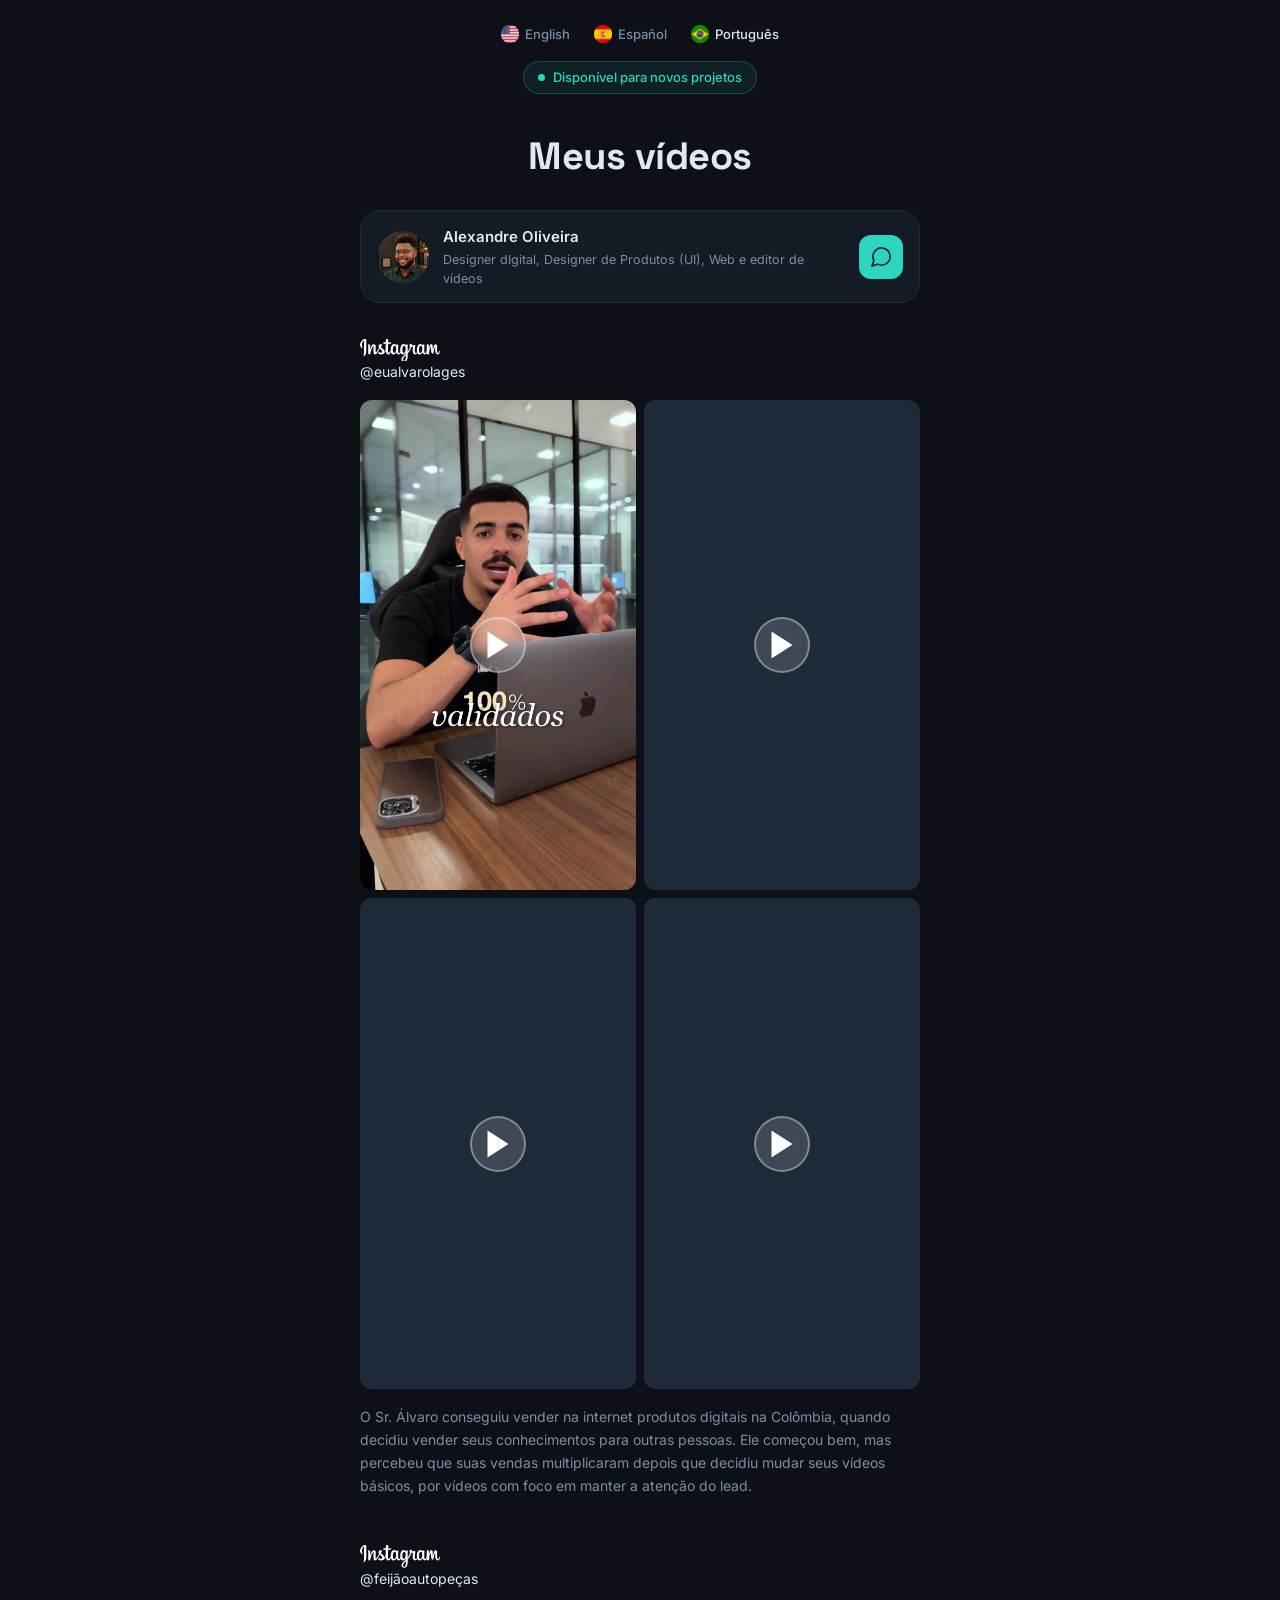
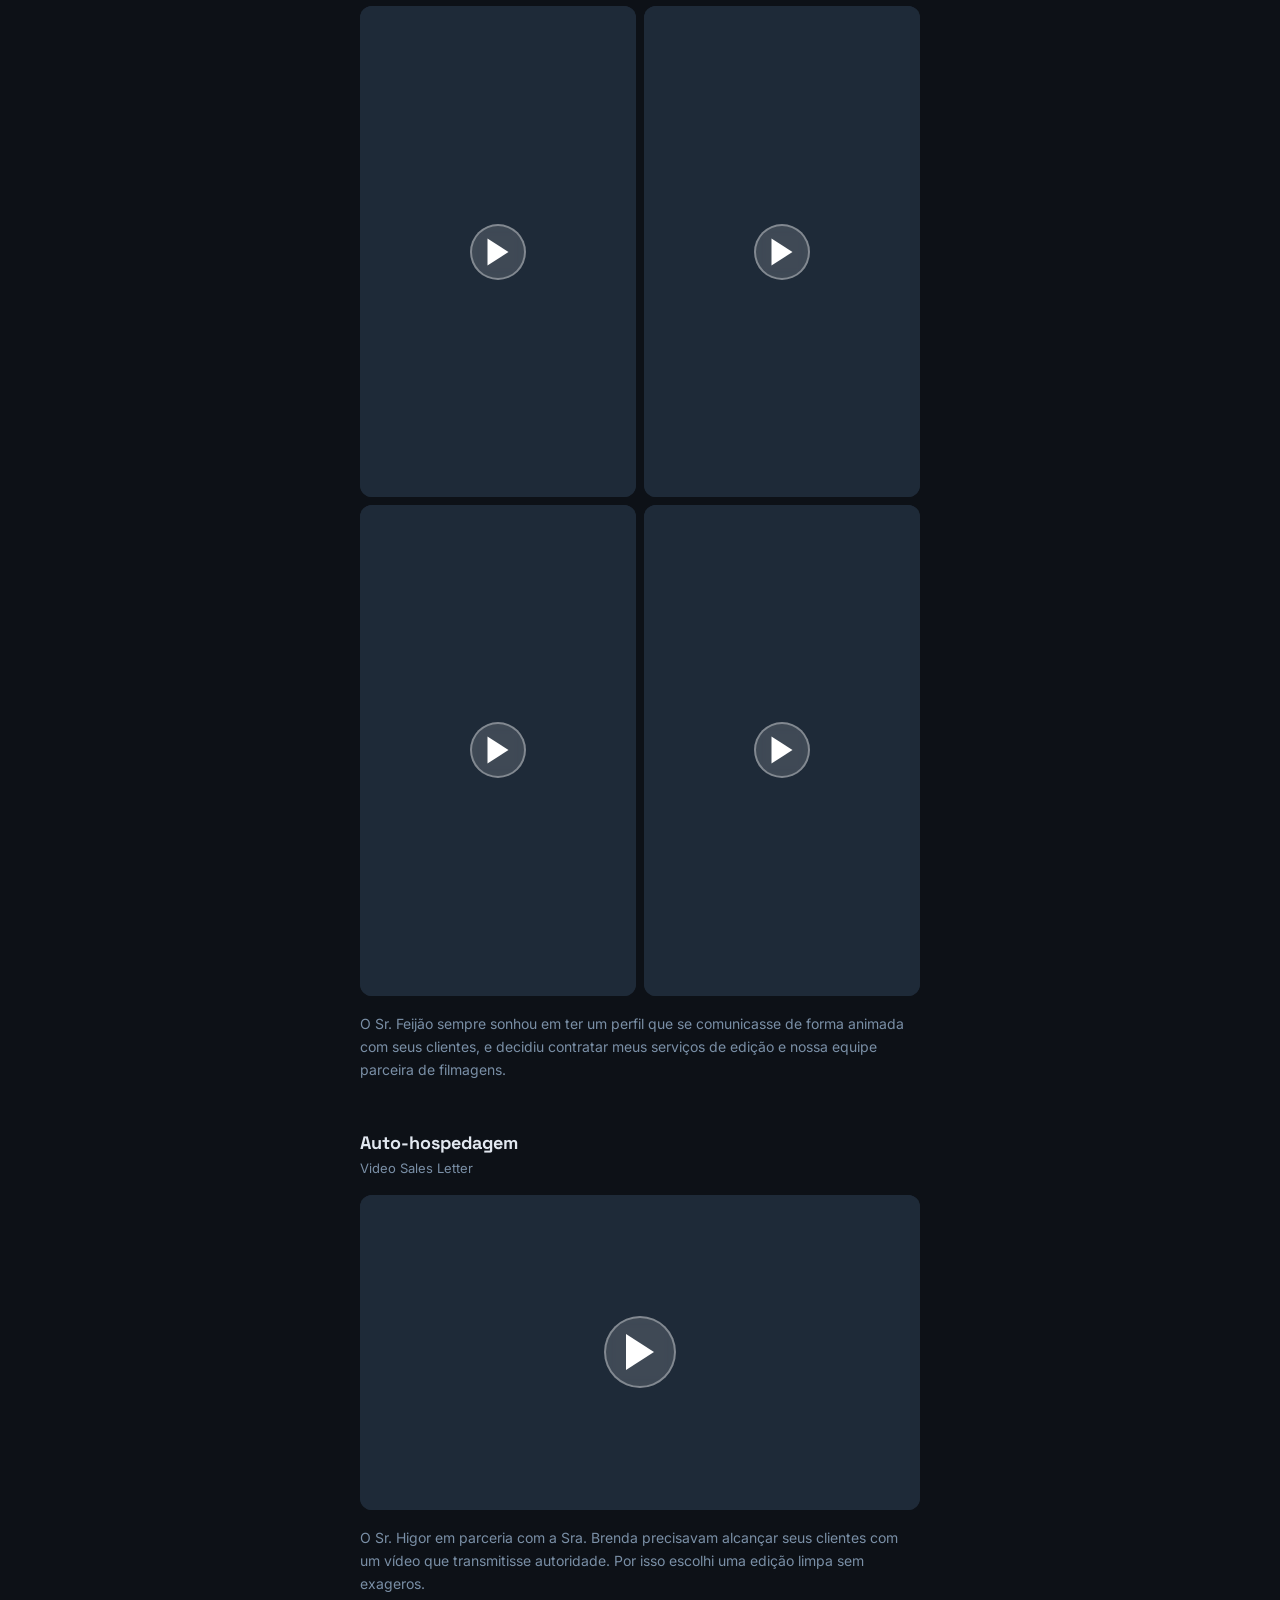
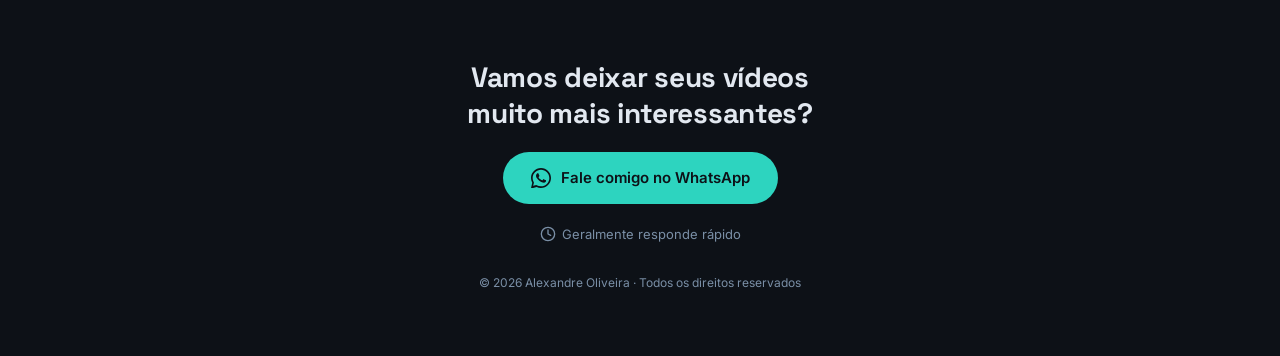
==== index.html @ 2b9f04e3 "primeiro-commit" ====
<!DOCTYPE html>
<html lang="pt-BR">
<head>
  <meta charset="UTF-8" />
  <meta name="viewport" content="width=device-width, initial-scale=1.0" />
  <title>Alexandre Oliveira · Meus Vídeos</title>

  <!-- ============================================================
       FONTES DO GOOGLE FONTS
       Inter = textos corridos
       Space Grotesk = títulos e destaques
  ============================================================ -->
  <link rel="preconnect" href="https://fonts.googleapis.com" />
  <link rel="preconnect" href="https://fonts.gstatic.com" crossorigin />
  <link
    href="https://fonts.googleapis.com/css2?family=Inter:wght@400;500;600&family=Space+Grotesk:wght@600;700&display=swap"
    rel="stylesheet"
  />

  <!-- Folha de estilos principal -->
  <link rel="stylesheet" href="css/style.css" />
</head>

<body>

  <!-- ============================================================
       BARRA DE IDIOMAS
       Para adicionar link: substitua o "#" pelo URL desejado
       Para adicionar a imagem da bandeira: coloque o arquivo .png
       em images/flags/ e troque o src abaixo
  ============================================================ -->
  <nav class="lang-bar" aria-label="Seleção de idioma">
    <a href="en.html" class="lang-btn" lang="en">
      <!-- Troque o src pela imagem da bandeira inglesa -->
      <img src="images/flags/en.webp" alt="English" class="flag" />
      English
    </a>
    <a href="es.html" class="lang-btn" lang="es">
      <!-- Troque o src pela imagem da bandeira espanhola -->
      <img src="images/flags/es.webp" alt="Español" class="flag" />
      Español
    </a>
    <a href="index.html" class="lang-btn lang-active" lang="pt">
      <!-- Troque o src pela imagem da bandeira brasileira -->
      <img src="images/flags/pt.webp" alt="Português" class="flag" />
      Português
    </a>
  </nav>

  <!-- ============================================================
       BADGE "DISPONÍVEL PARA NOVOS PROJETOS"
  ============================================================ -->
  <div class="availability-badge">
    <span class="availability-dot" aria-hidden="true"></span>
    Disponível para novos projetos
  </div>

  <!-- ============================================================
       CABEÇALHO PRINCIPAL
  ============================================================ -->
  <header class="page-header">
    <h1 class="page-title">Meus vídeos</h1>

    <!-- Cartão de perfil -->
    <div class="profile-card">
      <!-- Troque o src pela foto de perfil -->
      <img
        src="images/profile.png"
        alt="Foto de Alexandre Oliveira"
        class="profile-photo"
        width="52"
        height="52"
        loading="lazy"
      />
      <div class="profile-info">
        <strong class="profile-name">Alexandre Oliveira</strong>
        <span class="profile-bio">
          Designer dIgital, Designer de Produtos (UI), Web e editor de vídeos
        </span>
      </div>

      <!-- Botão de mensagem/contato no cabeçalho
           Troque o href pelo link desejado (ex: WhatsApp, email)
           Substitua o conteúdo interno pelo seu SVG -->
      <a href="http://wa.me/5522988283798/" class="icon-btn" aria-label="Enviar mensagem">
        <!-- Cole aqui o SVG do ícone de mensagem -->
        <svg width="23" height="23" viewBox="0 0 23 23" fill="none" xmlns="http://www.w3.org/2000/svg">
        <path d="M7.57079 19.1667C9.39985 20.1049 11.5039 20.3591 13.5037 19.8833C15.5036 19.4075 17.2677 18.2331 18.4783 16.5717C19.6889 14.9102 20.2662 12.8711 20.1064 10.8216C19.9465 8.77221 19.0599 6.84726 17.6063 5.39368C16.1527 3.9401 14.2277 3.05349 12.1783 2.8936C10.1289 2.73372 8.0897 3.31108 6.42829 4.52165C4.76687 5.73221 3.59246 7.49637 3.11667 9.49623C2.64089 11.4961 2.89503 13.6001 3.83329 15.4292L1.91663 21.0833L7.57079 19.1667Z" stroke="#0B101D" stroke-width="1.5" stroke-linecap="round" stroke-linejoin="round"/>
        </svg>
      </a>
    </div>
  </header>

  <!-- ============================================================
       SEÇÃO PRINCIPAL DE VÍDEOS
  ============================================================ -->
  <main class="main-content">

    <!-- ----------------------------------------------------------
         PROJETO 1 — INSTAGRAM @eualvarolage
    ---------------------------------------------------------- -->
    <section class="project-section" aria-labelledby="projeto1-titulo">

      <!-- Cabeçalho do projeto: logo + @handle -->
      <div class="project-header">
        <!-- Cole aqui o SVG do logo do Instagram (ou outra plataforma) -->
        <svg width="80" id="Camada_1" xmlns="http://www.w3.org/2000/svg" version="1.1" viewBox="0 0 800 226.9">
        <!-- Generator: Adobe Illustrator 30.0.0, SVG Export Plug-In . SVG Version: 2.1.1 Build 123)  -->
        <defs>
        <style>
        .st0 {
        fill: #ffffff;
        }
        </style>
        </defs>
        <path class="st0" d="M41.2.7C24.8,7.6,6.8,26.9,1.1,51.3c-7.2,30.8,22.8,43.8,25.2,39.6,2.9-5-5.4-6.7-7.1-22.7-2.2-20.6,7.4-43.7,19.5-53.8,2.2-1.9,2.1.7,2.1,5.6,0,8.7-.5,86.3-.5,102.6s-.9,28.9-2.5,35.7c-1.6,6.9-4.3,11.6-2.3,13.4,2.2,2,11.8-2.8,17.4-10.5,6.7-9.3,9-20.4,9.4-32.5.5-14.6.5-37.8.5-51,0-12.1.2-47.6-.2-68.9-.1-5.2-14.6-10.7-21.5-7.9ZM796.4,116c-2.4,0-3.5,2.4-4.4,6.6-3.1,14.3-6.4,17.6-10.6,17.6s-8.9-7.1-10-21.3c-.9-11.2-.7-31.7.4-52.2.2-4.2-.9-8.4-12.2-12.5-4.9-1.8-11.9-4.4-15.4,4.1-9.9,23.9-13.8,42.9-14.7,50.7,0,.4-.5.5-.6-.5-.6-6.2-1.9-17.4-2-41,0-4.6-1-8.5-6.1-11.7-3.3-2.1-13.3-5.8-16.9-1.4-3.1,3.6-6.7,13.2-10.5,24.7-3.1,9.3-5.2,15.6-5.2,15.6,0,0,0-25.1,0-34.6,0-3.6-2.4-4.8-3.2-5-3.3-1-9.9-2.6-12.7-2.6s-4.3,1.9-4.3,4.7-.5,33-.5,55.8,0,2.1,0,3.2c-1.9,10.5-8.1,24.7-14.8,24.7s-9.9-6-9.9-33.2.5-22.8.7-34.3c.1-6.6.4-11.7.4-12.8,0-3.5-6.2-5.3-9-6-2.9-.7-5.3-.9-7.3-.8-2.7.2-4.7,2-4.7,4.4s0,3.9,0,3.9c-3.5-5.6-9.2-9.4-13-10.5-10.2-3-20.8-.3-28.8,10.9-6.4,8.9-10.2,19-11.7,33.5-1.1,10.6-.7,21.4,1.2,30.5-2.4,10.3-6.8,14.5-11.6,14.5-7,0-12.1-11.4-11.5-31.2.4-13,3-22.1,5.8-35.3,1.2-5.6.2-8.6-2.2-11.4-2.3-2.6-7.1-3.9-14-2.3-4.9,1.2-12,2.4-18.5,3.4,0,0,.4-1.6.7-4.3,1.7-14.4-14-13.2-19-8.6-3,2.7-5,6-5.8,11.8-1.2,9.2,6.3,13.6,6.3,13.6-2.5,11.3-8.5,26.1-14.8,36.8-3.4,5.7-5.9,10-9.2,14.5,0-1.7,0-3.4,0-5,0-23.8.2-42.5.4-49.3.1-6.6.4-11.6.4-12.7,0-2.6-1.5-3.6-4.7-4.8-2.8-1.1-6.1-1.9-9.5-2.1-4.3-.3-6.9,1.9-6.8,4.6,0,.5,0,3.6,0,3.6-3.5-5.6-9.2-9.4-13-10.5-10.2-3-20.8-.3-28.8,10.9-6.4,8.9-10.5,21.4-11.7,33.4-1.1,11.2-.9,20.7.6,28.7-1.6,8-6.3,16.4-11.5,16.4s-10.6-6-10.6-33.2.5-22.8.7-34.3c.1-6.6.4-11.7.4-12.8,0-3.5-6.2-5.3-9-6-3-.7-5.5-.9-7.5-.8-2.6.2-4.4,2.5-4.4,4.3v4c-3.5-5.6-9.2-9.4-13-10.5-10.2-3-20.8-.3-28.8,10.9-5.3,7.3-9.5,15.4-11.7,33.3-.6,5.2-.9,10-.9,14.5-2.1,12.8-11.4,27.7-19,27.7s-8.7-8.6-8.7-27,1.5-59.3,1.8-62.6c0,0,9.6-.2,11.4-.2,4.8,0,9.1,0,15.5-.3,3.2-.2,6.3-11.6,3-13-1.5-.6-12.1-1.2-16.2-1.3-3.5,0-13.3-.8-13.3-.8,0,0,.9-23.1,1.1-25.6.2-2-2.5-3.1-4-3.7-3.7-1.6-7-2.3-10.8-3.1-5.4-1.1-7.8,0-8.3,4.5-.7,6.9-1.1,27.1-1.1,27.1-3.9,0-17.4-.8-21.4-.8s-7.6,15.8-2.6,16c5.8.2,16,.4,22.7.6,0,0-.3,35.4-.3,46.3s0,2.3,0,3.4c-3.7,19.3-16.8,29.8-16.8,29.8,2.8-12.8-2.9-22.4-13.3-30.5-3.8-3-11.3-8.7-19.7-14.9,0,0,4.9-4.8,9.2-14.4,3.1-6.8,3.2-14.7-4.3-16.4-12.4-2.9-22.6,6.3-25.7,16-2.4,7.5-1.1,13.1,3.5,18.9.3.4.7.9,1.1,1.3-2.8,5.4-6.6,12.7-9.9,18.3-9,15.6-15.9,28-21,28s-4.1-12.6-4.1-24.3.7-25.4,1.3-41.2c.2-5.2-2.4-8.2-6.8-10.9-2.7-1.6-8.3-4.9-11.6-4.9-4.9,0-19.1.7-32.5,39.4-1.7,4.9-5,13.8-5,13.8l.3-46.6c0-1.1-.6-2.2-1.9-2.9-2.3-1.2-8.3-3.7-13.7-3.7s-3.8,1.2-3.8,3.6l-.5,73c0,5.5.1,12,.7,14.8.5,2.8,1.4,5.1,2.5,6.5,1.1,1.4,2.4,2.4,4.4,2.8,1.9.4,12.6,1.8,13.1-2.3.7-4.9.7-10.1,6.3-29.8,8.7-30.6,20-45.5,25.4-50.8.9-.9,2-1,1.9.5-.2,6.7-1,23.5-1.6,37.7-1.4,38.1,5.5,45.2,15.4,45.2s18.3-7.5,29.7-26.6c7.1-11.9,14.1-23.5,19-31.9,3.5,3.2,7.4,6.7,11.3,10.4,9,8.6,12,16.7,10,24.5-1.5,5.9-7.2,12-17.3,6.1-2.9-1.7-4.2-3.1-7.2-5-1.6-1-4-1.4-5.5-.3-3.8,2.9-5.9,6.5-7.2,11-1.2,4.4,3.2,6.7,7.7,8.7,3.9,1.7,12.3,3.3,17.7,3.5,20.9.7,37.6-10.1,49.2-37.8,2.1,24,10.9,37.6,26.3,37.6s20.6-13.3,25.1-26.4c1.3,5.3,3.2,10,5.7,13.9,11.9,18.8,34.9,14.7,46.4-1.2,3.6-4.9,4.1-6.7,4.1-6.7,1.7,15.1,13.8,20.3,20.8,20.3s15.8-3.7,21.4-16.4c.6,1.4,1.4,2.7,2.2,3.9,11.9,18.8,34.9,14.7,46.4-1.2.5-.8,1-1.4,1.4-2l.3,9.9-10.6,9.8c-17.8,16.3-31.4,28.7-32.4,43.2-1.3,18.4,13.7,25.3,25,26.2,12,1,22.3-5.7,28.6-15,5.6-8.2,9.2-25.7,8.9-43.1-.1-6.9-.3-15.8-.4-25.3,6.3-7.3,13.3-16.5,19.8-27.2,7.1-11.7,14.7-27.5,18.6-39.7,0,0,6.6,0,13.6-.4,2.3-.1,2.9.3,2.5,2-.5,2-8.9,34.3-1.2,55.9,5.2,14.7,17,19.5,24,19.5s16-6.2,20.2-15.4c.5,1,1,2,1.6,2.9,11.9,18.8,34.8,14.7,46.4-1.2,2.6-3.6,4.1-6.7,4.1-6.7,2.5,15.6,14.6,20.4,21.6,20.4s14.1-3,19.7-16.2c.2,5.8.6,10.6,1.2,12,.4.9,2.4,2.1,3.9,2.6,6.6,2.5,13.4,1.3,15.9.8,1.7-.4,3.1-1.7,3.3-5.3.5-9.4.2-25.2,3-37,4.8-19.7,9.3-27.4,11.4-31.2,1.2-2.1,2.5-2.5,2.6-.2,0,4.5.3,17.9,2.2,35.8,1.4,13.2,3.2,21,4.6,23.4,4,7.1,8.9,7.4,12.9,7.4s7.9-.7,7.4-5.2c-.2-2.2.2-15.7,4.9-35.1,3.1-12.7,8.2-24.2,10.1-28.3.7-1.5,1-.3,1,0-.4,8.7-1.3,37.3,2.3,53,4.8,21.2,18.8,23.5,23.7,23.5,10.4,0,18.9-7.9,21.7-28.7.7-5-.3-8.9-3.4-8.9h0ZM361.3,103.1c-.6,11-2.7,20.2-6.2,26.9-6.2,12.1-18.6,15.9-24-1.5-3.9-12.6-2.6-29.8-1-39.1,2.4-13.8,8.5-23.5,17.9-22.6,9.7,1,14.4,13.4,13.2,36.3ZM456.3,103.3c-.6,10.4-3.2,20.8-6.2,26.7-6.1,12.2-18.7,16-24-1.5-3.6-12-2.7-27.5-1-37.2,2.3-12.7,7.9-24.4,17.9-24.4,9.8,0,14.6,10.7,13.2,36.5ZM458.8,174.2c-.1,19-3.1,35.6-9.5,40.4-9.1,6.8-21.3,1.7-18.7-12.1,2.2-12.2,12.8-24.7,28.3-40,0,0,0,3.5,0,11.7ZM622.6,103.4c-.5,11.4-3.1,20.3-6.2,26.6-6.1,12.2-18.7,16-24-1.5-2.9-9.5-3-25.5-1-38.8,2.1-13.6,8.1-23.8,17.9-22.9,9.7.9,14.3,13.4,13.2,36.6Z"/>
        </svg>

        <!-- Troque o href pelo link do perfil no Instagram -->
        <a href="#" class="platform-handle" id="projeto1-titulo" target="_blank" rel="noopener noreferrer">
          @eualvarolages
        </a>
      </div>

      <!-- Grade / carrossel de vídeos 9:16 -->
      <!-- No mobile: vira carrossel horizontal (scroll)
           No PC: exibe todos em grade 2×2 -->
      <div class="video-grid carousel" role="list">

        <!-- ---- VÍDEO 1 ----
             thumb-src   = caminho ou URL da miniatura (thumbnail)
             data-vimeo  = ID do vídeo no Vimeo (ex: 123456789) -->
        <div class="video-item ratio-9-16" role="listitem">
          <div
            class="video-thumb"
            data-vimeo="1188566480"
            style="background-image: url('images/thumbnails/proj1-vid1.webp')"
            aria-label="Assistir vídeo 1"
            tabindex="0"
            role="button"
          >
            <button class="play-btn" aria-label="Play">
              <!-- Ícone de play — você pode substituir pelo seu SVG -->
              <svg xmlns="http://www.w3.org/2000/svg" width="36" height="36" viewBox="0 0 24 24" fill="currentColor" aria-hidden="true">
                <polygon points="5,3 19,12 5,21"/>
              </svg>
            </button>
          </div>
          <!-- O iframe do Vimeo é inserido aqui via JS ao clicar em play -->
        </div>

        <!-- ---- VÍDEO 2 ---- -->
        <div class="video-item ratio-9-16" role="listitem">
          <div
            class="video-thumb"
            data-vimeo="SEU_ID_VIMEO_AQUI"
            style="background-image: url('images/thumbnails/proj1-vid2.jpg')"
            aria-label="Assistir vídeo 2"
            tabindex="0"
            role="button"
          >
            <button class="play-btn" aria-label="Play">
              <svg xmlns="http://www.w3.org/2000/svg" width="36" height="36" viewBox="0 0 24 24" fill="currentColor" aria-hidden="true">
                <polygon points="5,3 19,12 5,21"/>
              </svg>
            </button>
          </div>
        </div>

        <!-- ---- VÍDEO 3 ---- -->
        <div class="video-item ratio-9-16" role="listitem">
          <div
            class="video-thumb"
            data-vimeo="SEU_ID_VIMEO_AQUI"
            style="background-image: url('images/thumbnails/proj1-vid3.jpg')"
            aria-label="Assistir vídeo 3"
            tabindex="0"
            role="button"
          >
            <button class="play-btn" aria-label="Play">
              <svg xmlns="http://www.w3.org/2000/svg" width="36" height="36" viewBox="0 0 24 24" fill="currentColor" aria-hidden="true">
                <polygon points="5,3 19,12 5,21"/>
              </svg>
            </button>
          </div>
        </div>

        <!-- ---- VÍDEO 4 ---- -->
        <div class="video-item ratio-9-16" role="listitem">
          <div
            class="video-thumb"
            data-vimeo="SEU_ID_VIMEO_AQUI"
            style="background-image: url('images/thumbnails/proj1-vid4.jpg')"
            aria-label="Assistir vídeo 4"
            tabindex="0"
            role="button"
          >
            <button class="play-btn" aria-label="Play">
              <svg xmlns="http://www.w3.org/2000/svg" width="36" height="36" viewBox="0 0 24 24" fill="currentColor" aria-hidden="true">
                <polygon points="5,3 19,12 5,21"/>
              </svg>
            </button>
          </div>
        </div>

      </div><!-- /video-grid -->

      <!-- Descrição do projeto -->
      <p class="project-desc">
        O Sr. Álvaro conseguiu vender na internet produtos digitais na Colômbia,
        quando decidiu vender seus conhecimentos para outras pessoas. Ele começou
        bem, mas percebeu que suas vendas multiplicaram depois que decidiu mudar
        seus vídeos básicos, por vídeos com foco em manter a atenção do lead.
      </p>

    </section><!-- /projeto 1 -->


    <!-- ----------------------------------------------------------
         PROJETO 2 — INSTAGRAM @feijãoautopeças
    ---------------------------------------------------------- -->
    <section class="project-section" aria-labelledby="projeto2-titulo">

      <div class="project-header">
        <!-- Cole aqui o SVG do logo do Instagram -->
        <svg width="80" id="Camada_1" xmlns="http://www.w3.org/2000/svg" version="1.1" viewBox="0 0 800 226.9">
        <!-- Generator: Adobe Illustrator 30.0.0, SVG Export Plug-In . SVG Version: 2.1.1 Build 123)  -->
        <defs>
        <style>
        .st0 {
        fill: #ffffff;
        }
        </style>
        </defs>
        <path class="st0" d="M41.2.7C24.8,7.6,6.8,26.9,1.1,51.3c-7.2,30.8,22.8,43.8,25.2,39.6,2.9-5-5.4-6.7-7.1-22.7-2.2-20.6,7.4-43.7,19.5-53.8,2.2-1.9,2.1.7,2.1,5.6,0,8.7-.5,86.3-.5,102.6s-.9,28.9-2.5,35.7c-1.6,6.9-4.3,11.6-2.3,13.4,2.2,2,11.8-2.8,17.4-10.5,6.7-9.3,9-20.4,9.4-32.5.5-14.6.5-37.8.5-51,0-12.1.2-47.6-.2-68.9-.1-5.2-14.6-10.7-21.5-7.9ZM796.4,116c-2.4,0-3.5,2.4-4.4,6.6-3.1,14.3-6.4,17.6-10.6,17.6s-8.9-7.1-10-21.3c-.9-11.2-.7-31.7.4-52.2.2-4.2-.9-8.4-12.2-12.5-4.9-1.8-11.9-4.4-15.4,4.1-9.9,23.9-13.8,42.9-14.7,50.7,0,.4-.5.5-.6-.5-.6-6.2-1.9-17.4-2-41,0-4.6-1-8.5-6.1-11.7-3.3-2.1-13.3-5.8-16.9-1.4-3.1,3.6-6.7,13.2-10.5,24.7-3.1,9.3-5.2,15.6-5.2,15.6,0,0,0-25.1,0-34.6,0-3.6-2.4-4.8-3.2-5-3.3-1-9.9-2.6-12.7-2.6s-4.3,1.9-4.3,4.7-.5,33-.5,55.8,0,2.1,0,3.2c-1.9,10.5-8.1,24.7-14.8,24.7s-9.9-6-9.9-33.2.5-22.8.7-34.3c.1-6.6.4-11.7.4-12.8,0-3.5-6.2-5.3-9-6-2.9-.7-5.3-.9-7.3-.8-2.7.2-4.7,2-4.7,4.4s0,3.9,0,3.9c-3.5-5.6-9.2-9.4-13-10.5-10.2-3-20.8-.3-28.8,10.9-6.4,8.9-10.2,19-11.7,33.5-1.1,10.6-.7,21.4,1.2,30.5-2.4,10.3-6.8,14.5-11.6,14.5-7,0-12.1-11.4-11.5-31.2.4-13,3-22.1,5.8-35.3,1.2-5.6.2-8.6-2.2-11.4-2.3-2.6-7.1-3.9-14-2.3-4.9,1.2-12,2.4-18.5,3.4,0,0,.4-1.6.7-4.3,1.7-14.4-14-13.2-19-8.6-3,2.7-5,6-5.8,11.8-1.2,9.2,6.3,13.6,6.3,13.6-2.5,11.3-8.5,26.1-14.8,36.8-3.4,5.7-5.9,10-9.2,14.5,0-1.7,0-3.4,0-5,0-23.8.2-42.5.4-49.3.1-6.6.4-11.6.4-12.7,0-2.6-1.5-3.6-4.7-4.8-2.8-1.1-6.1-1.9-9.5-2.1-4.3-.3-6.9,1.9-6.8,4.6,0,.5,0,3.6,0,3.6-3.5-5.6-9.2-9.4-13-10.5-10.2-3-20.8-.3-28.8,10.9-6.4,8.9-10.5,21.4-11.7,33.4-1.1,11.2-.9,20.7.6,28.7-1.6,8-6.3,16.4-11.5,16.4s-10.6-6-10.6-33.2.5-22.8.7-34.3c.1-6.6.4-11.7.4-12.8,0-3.5-6.2-5.3-9-6-3-.7-5.5-.9-7.5-.8-2.6.2-4.4,2.5-4.4,4.3v4c-3.5-5.6-9.2-9.4-13-10.5-10.2-3-20.8-.3-28.8,10.9-5.3,7.3-9.5,15.4-11.7,33.3-.6,5.2-.9,10-.9,14.5-2.1,12.8-11.4,27.7-19,27.7s-8.7-8.6-8.7-27,1.5-59.3,1.8-62.6c0,0,9.6-.2,11.4-.2,4.8,0,9.1,0,15.5-.3,3.2-.2,6.3-11.6,3-13-1.5-.6-12.1-1.2-16.2-1.3-3.5,0-13.3-.8-13.3-.8,0,0,.9-23.1,1.1-25.6.2-2-2.5-3.1-4-3.7-3.7-1.6-7-2.3-10.8-3.1-5.4-1.1-7.8,0-8.3,4.5-.7,6.9-1.1,27.1-1.1,27.1-3.9,0-17.4-.8-21.4-.8s-7.6,15.8-2.6,16c5.8.2,16,.4,22.7.6,0,0-.3,35.4-.3,46.3s0,2.3,0,3.4c-3.7,19.3-16.8,29.8-16.8,29.8,2.8-12.8-2.9-22.4-13.3-30.5-3.8-3-11.3-8.7-19.7-14.9,0,0,4.9-4.8,9.2-14.4,3.1-6.8,3.2-14.7-4.3-16.4-12.4-2.9-22.6,6.3-25.7,16-2.4,7.5-1.1,13.1,3.5,18.9.3.4.7.9,1.1,1.3-2.8,5.4-6.6,12.7-9.9,18.3-9,15.6-15.9,28-21,28s-4.1-12.6-4.1-24.3.7-25.4,1.3-41.2c.2-5.2-2.4-8.2-6.8-10.9-2.7-1.6-8.3-4.9-11.6-4.9-4.9,0-19.1.7-32.5,39.4-1.7,4.9-5,13.8-5,13.8l.3-46.6c0-1.1-.6-2.2-1.9-2.9-2.3-1.2-8.3-3.7-13.7-3.7s-3.8,1.2-3.8,3.6l-.5,73c0,5.5.1,12,.7,14.8.5,2.8,1.4,5.1,2.5,6.5,1.1,1.4,2.4,2.4,4.4,2.8,1.9.4,12.6,1.8,13.1-2.3.7-4.9.7-10.1,6.3-29.8,8.7-30.6,20-45.5,25.4-50.8.9-.9,2-1,1.9.5-.2,6.7-1,23.5-1.6,37.7-1.4,38.1,5.5,45.2,15.4,45.2s18.3-7.5,29.7-26.6c7.1-11.9,14.1-23.5,19-31.9,3.5,3.2,7.4,6.7,11.3,10.4,9,8.6,12,16.7,10,24.5-1.5,5.9-7.2,12-17.3,6.1-2.9-1.7-4.2-3.1-7.2-5-1.6-1-4-1.4-5.5-.3-3.8,2.9-5.9,6.5-7.2,11-1.2,4.4,3.2,6.7,7.7,8.7,3.9,1.7,12.3,3.3,17.7,3.5,20.9.7,37.6-10.1,49.2-37.8,2.1,24,10.9,37.6,26.3,37.6s20.6-13.3,25.1-26.4c1.3,5.3,3.2,10,5.7,13.9,11.9,18.8,34.9,14.7,46.4-1.2,3.6-4.9,4.1-6.7,4.1-6.7,1.7,15.1,13.8,20.3,20.8,20.3s15.8-3.7,21.4-16.4c.6,1.4,1.4,2.7,2.2,3.9,11.9,18.8,34.9,14.7,46.4-1.2.5-.8,1-1.4,1.4-2l.3,9.9-10.6,9.8c-17.8,16.3-31.4,28.7-32.4,43.2-1.3,18.4,13.7,25.3,25,26.2,12,1,22.3-5.7,28.6-15,5.6-8.2,9.2-25.7,8.9-43.1-.1-6.9-.3-15.8-.4-25.3,6.3-7.3,13.3-16.5,19.8-27.2,7.1-11.7,14.7-27.5,18.6-39.7,0,0,6.6,0,13.6-.4,2.3-.1,2.9.3,2.5,2-.5,2-8.9,34.3-1.2,55.9,5.2,14.7,17,19.5,24,19.5s16-6.2,20.2-15.4c.5,1,1,2,1.6,2.9,11.9,18.8,34.8,14.7,46.4-1.2,2.6-3.6,4.1-6.7,4.1-6.7,2.5,15.6,14.6,20.4,21.6,20.4s14.1-3,19.7-16.2c.2,5.8.6,10.6,1.2,12,.4.9,2.4,2.1,3.9,2.6,6.6,2.5,13.4,1.3,15.9.8,1.7-.4,3.1-1.7,3.3-5.3.5-9.4.2-25.2,3-37,4.8-19.7,9.3-27.4,11.4-31.2,1.2-2.1,2.5-2.5,2.6-.2,0,4.5.3,17.9,2.2,35.8,1.4,13.2,3.2,21,4.6,23.4,4,7.1,8.9,7.4,12.9,7.4s7.9-.7,7.4-5.2c-.2-2.2.2-15.7,4.9-35.1,3.1-12.7,8.2-24.2,10.1-28.3.7-1.5,1-.3,1,0-.4,8.7-1.3,37.3,2.3,53,4.8,21.2,18.8,23.5,23.7,23.5,10.4,0,18.9-7.9,21.7-28.7.7-5-.3-8.9-3.4-8.9h0ZM361.3,103.1c-.6,11-2.7,20.2-6.2,26.9-6.2,12.1-18.6,15.9-24-1.5-3.9-12.6-2.6-29.8-1-39.1,2.4-13.8,8.5-23.5,17.9-22.6,9.7,1,14.4,13.4,13.2,36.3ZM456.3,103.3c-.6,10.4-3.2,20.8-6.2,26.7-6.1,12.2-18.7,16-24-1.5-3.6-12-2.7-27.5-1-37.2,2.3-12.7,7.9-24.4,17.9-24.4,9.8,0,14.6,10.7,13.2,36.5ZM458.8,174.2c-.1,19-3.1,35.6-9.5,40.4-9.1,6.8-21.3,1.7-18.7-12.1,2.2-12.2,12.8-24.7,28.3-40,0,0,0,3.5,0,11.7ZM622.6,103.4c-.5,11.4-3.1,20.3-6.2,26.6-6.1,12.2-18.7,16-24-1.5-2.9-9.5-3-25.5-1-38.8,2.1-13.6,8.1-23.8,17.9-22.9,9.7.9,14.3,13.4,13.2,36.6Z"/>
        </svg>

        <!-- Troque o href pelo link do perfil -->
        <a href="#" class="platform-handle" id="projeto2-titulo" target="_blank" rel="noopener noreferrer">
          @feijãoautopeças
        </a>
      </div>

      <div class="video-grid carousel" role="list">

        <!-- ---- VÍDEO 1 ---- -->
        <div class="video-item ratio-9-16" role="listitem">
          <div
            class="video-thumb"
            data-vimeo="SEU_ID_VIMEO_AQUI"
            style="background-image: url('images/thumbnails/proj2-vid1.jpg')"
            aria-label="Assistir vídeo 1"
            tabindex="0"
            role="button"
          >
            <button class="play-btn" aria-label="Play">
              <svg xmlns="http://www.w3.org/2000/svg" width="36" height="36" viewBox="0 0 24 24" fill="currentColor" aria-hidden="true">
                <polygon points="5,3 19,12 5,21"/>
              </svg>
            </button>
          </div>
        </div>

        <!-- ---- VÍDEO 2 ---- -->
        <div class="video-item ratio-9-16" role="listitem">
          <div
            class="video-thumb"
            data-vimeo="SEU_ID_VIMEO_AQUI"
            style="background-image: url('images/thumbnails/proj2-vid2.jpg')"
            aria-label="Assistir vídeo 2"
            tabindex="0"
            role="button"
          >
            <button class="play-btn" aria-label="Play">
              <svg xmlns="http://www.w3.org/2000/svg" width="36" height="36" viewBox="0 0 24 24" fill="currentColor" aria-hidden="true">
                <polygon points="5,3 19,12 5,21"/>
              </svg>
            </button>
          </div>
        </div>

        <!-- ---- VÍDEO 3 ---- -->
        <div class="video-item ratio-9-16" role="listitem">
          <div
            class="video-thumb"
            data-vimeo="SEU_ID_VIMEO_AQUI"
            style="background-image: url('images/thumbnails/proj2-vid3.jpg')"
            aria-label="Assistir vídeo 3"
            tabindex="0"
            role="button"
          >
            <button class="play-btn" aria-label="Play">
              <svg xmlns="http://www.w3.org/2000/svg" width="36" height="36" viewBox="0 0 24 24" fill="currentColor" aria-hidden="true">
                <polygon points="5,3 19,12 5,21"/>
              </svg>
            </button>
          </div>
        </div>

        <!-- ---- VÍDEO 4 ---- -->
        <div class="video-item ratio-9-16" role="listitem">
          <div
            class="video-thumb"
            data-vimeo="SEU_ID_VIMEO_AQUI"
            style="background-image: url('images/thumbnails/proj2-vid4.jpg')"
            aria-label="Assistir vídeo 4"
            tabindex="0"
            role="button"
          >
            <button class="play-btn" aria-label="Play">
              <svg xmlns="http://www.w3.org/2000/svg" width="36" height="36" viewBox="0 0 24 24" fill="currentColor" aria-hidden="true">
                <polygon points="5,3 19,12 5,21"/>
              </svg>
            </button>
          </div>
        </div>

      </div><!-- /video-grid -->

      <p class="project-desc">
        O Sr. Feijão sempre sonhou em ter um perfil que se comunicasse de forma
        animada com seus clientes, e decidiu contratar meus serviços de edição e
        nossa equipe parceira de filmagens.
      </p>

    </section><!-- /projeto 2 -->


    <!-- ----------------------------------------------------------
         PROJETO 3 — AUTO-HOSPEDADO / VIDEO SALES LETTER (16:9)
    ---------------------------------------------------------- -->
    <section class="project-section" aria-labelledby="projeto3-titulo">

      <div class="project-header project-header--selfhosted">
        <strong class="platform-name" id="projeto3-titulo">Auto-hospedagem</strong>
        <!-- Troque o href pelo link da página de vendas, se houver -->
        <a href="#" class="platform-handle platform-handle--sub" target="_blank" rel="noopener noreferrer">
          Video Sales Letter
        </a>
      </div>

      <!-- Vídeo único 16:9 -->
      <div class="video-item ratio-16-9">
        <div
          class="video-thumb"
          data-vimeo="SEU_ID_VIMEO_AQUI"
          style="background-image: url('images/thumbnails/proj3-vid1.jpg')"
          aria-label="Assistir Video Sales Letter"
          tabindex="0"
          role="button"
        >
          <button class="play-btn play-btn--large" aria-label="Play">
            <svg xmlns="http://www.w3.org/2000/svg" width="48" height="48" viewBox="0 0 24 24" fill="currentColor" aria-hidden="true">
              <polygon points="5,3 19,12 5,21"/>
            </svg>
          </button>
        </div>
      </div>

      <p class="project-desc">
        O Sr. Higor em parceria com a Sra. Brenda precisavam alcançar seus clientes
        com um vídeo que transmitisse autoridade. Por isso escolhi uma edição limpa
        sem exageros.
      </p>

    </section><!-- /projeto 3 -->

  </main>


  <!-- ============================================================
       RODAPÉ — CTA + COPYRIGHT
  ============================================================ -->
  <footer class="site-footer">

    <h2 class="footer-cta">
      Vamos deixar seus vídeos<br />muito mais interessantes?
    </h2>

    <!-- Botão WhatsApp
         Troque o href pelo seu link do WhatsApp
         Ex: https://wa.me/5522999999999 -->
    <a href="http://wa.me/5522988283798/" class="whatsapp-btn" target="_blank" rel="noopener noreferrer">
      <!-- Cole aqui o SVG do ícone do WhatsApp -->
      <svg xmlns="http://www.w3.org/2000/svg" width="20" height="20" viewBox="0 0 24 24" fill="currentColor" aria-hidden="true">
        <path d="M17.472 14.382c-.297-.149-1.758-.867-2.03-.967-.273-.099-.471-.148-.67.15-.197.297-.767.966-.94 1.164-.173.199-.347.223-.644.075-.297-.15-1.255-.463-2.39-1.475-.883-.788-1.48-1.761-1.653-2.059-.173-.297-.018-.458.13-.606.134-.133.298-.347.446-.52.149-.174.198-.298.298-.497.099-.198.05-.371-.025-.52-.075-.149-.669-1.612-.916-2.207-.242-.579-.487-.5-.669-.51-.173-.008-.371-.01-.57-.01-.198 0-.52.074-.792.372-.272.297-1.04 1.016-1.04 2.479 0 1.462 1.065 2.875 1.213 3.074.149.198 2.096 3.2 5.077 4.487.709.306 1.262.489 1.694.625.712.227 1.36.195 1.871.118.571-.085 1.758-.719 2.006-1.413.248-.694.248-1.289.173-1.413-.074-.124-.272-.198-.57-.347z"/>
        <path d="M12 0C5.373 0 0 5.373 0 12c0 2.105.549 4.082 1.515 5.797L.057 23.882a.5.5 0 0 0 .61.61l6.115-1.593A11.95 11.95 0 0 0 12 24c6.627 0 12-5.373 12-12S18.627 0 12 0zm0 22c-1.898 0-3.686-.513-5.223-1.41l-.374-.217-3.88 1.01 1.029-3.757-.234-.386A9.955 9.955 0 0 1 2 12C2 6.477 6.477 2 12 2s10 4.477 10 10-4.477 10-10 10z"/>
      </svg>
      Fale comigo no WhatsApp
    </a>

    <!-- Linha de resposta rápida -->
    <p class="footer-note">
      <!-- Cole aqui o SVG do ícone de relógio ou similar -->
      <svg xmlns="http://www.w3.org/2000/svg" width="16" height="16" viewBox="0 0 24 24" fill="none" stroke="currentColor" stroke-width="2" stroke-linecap="round" stroke-linejoin="round" aria-hidden="true">
        <circle cx="12" cy="12" r="10"/>
        <polyline points="12 6 12 12 16 14"/>
      </svg>
      Geralmente responde rápido
    </p>

    <!-- Copyright — o ano é inserido automaticamente pelo JS -->
    <p class="footer-copy">
      &copy; <span id="ano-atual"></span> Alexandre Oliveira · Todos os direitos reservados
    </p>

  </footer>

  <!-- Script principal (carrega vídeos Vimeo + ano) -->
  <script src="js/main.js"></script>

</body>
</html>
---- css/style.css ----
/* ============================================================
   VARIÁVEIS GLOBAIS (Cores, fontes, espaçamentos)
   Altere aqui para mudar o visual da página inteira
============================================================ */
:root {
  /* Cores principais */
  --cor-fundo:        #0d1117;   /* fundo da página */
  --cor-fundo-card:   #141b24;   /* fundo dos cartões/seções */
  --cor-borda:        #1e2a38;   /* bordas sutis */
  --cor-texto:        #e2e8f0;   /* texto principal */
  --cor-texto-muted:  #7a8fa6;   /* texto secundário/suave */
  --cor-destaque:     #2dd4bf;   /* ciano — cor de destaque (links, badge) */
  --cor-destaque-bg:  rgba(45, 212, 191, 0.08); /* fundo sutil do destaque */

  /* Tipografia */
  --fonte-titulo:  'Space Grotesk', sans-serif;
  --fonte-texto:   'Inter', sans-serif;

  /* Espaçamentos */
  --raio:          12px;   /* border-radius padrão */
  --raio-grande:   20px;   /* border-radius maior */

  /* Largura máxima do conteúdo */
  --largura-max:   560px;
}

/* ============================================================
   RESET E BASE
============================================================ */
*, *::before, *::after {
  box-sizing: border-box;
  margin: 0;
  padding: 0;
}

html {
  /* Scroll suave ao clicar em âncoras */
  scroll-behavior: smooth;
}

body {
  background-color: var(--cor-fundo);
  color: var(--cor-texto);
  font-family: var(--fonte-texto);
  font-size: 15px;
  line-height: 1.6;
  /* Centraliza todo o conteúdo na página */
  display: flex;
  flex-direction: column;
  align-items: center;
  min-height: 100vh;
  padding: 0 16px 48px;
}

a {
  color: inherit;
  text-decoration: none;
}

img {
  display: block;
  max-width: 100%;
}


/* ============================================================
   BARRA DE IDIOMAS
============================================================ */
.lang-bar {
  display: flex;
  gap: 8px;
  justify-content: center;
  padding: 20px 0 12px;
  width: 100%;
  max-width: var(--largura-max);
}

/* Cada botão de idioma */
.lang-btn {
  display: flex;
  align-items: center;
  gap: 6px;
  font-size: 13px;
  font-weight: 500;
  color: var(--cor-texto-muted);
  padding: 4px 8px;
  border-radius: 6px;
  transition: color 0.2s;
}

.lang-btn:hover,
.lang-btn.lang-active {
  color: var(--cor-texto);
}

/* Imagem da bandeira */
.flag {
  width: 18px;
  height: 18px;
  object-fit: contain;
  border-radius: 3px;
}


/* ============================================================
   BADGE "DISPONÍVEL PARA NOVOS PROJETOS"
============================================================ */
.availability-badge {
  display: inline-flex;
  align-items: center;
  gap: 8px;
  font-size: 13px;
  font-weight: 500;
  color: var(--cor-destaque);
  background: var(--cor-destaque-bg);
  border: 1px solid rgba(45, 212, 191, 0.25);
  border-radius: 999px;   /* pílula */
  padding: 5px 14px;
  margin-bottom: 32px;
}

/* Ponto piscante ao lado do texto */
.availability-dot {
  width: 7px;
  height: 7px;
  background: var(--cor-destaque);
  border-radius: 50%;
  /* Animação de pulso */
  animation: pulso 2s ease-in-out infinite;
}

@keyframes pulso {
  0%, 100% { opacity: 1; transform: scale(1); }
  50%       { opacity: 0.5; transform: scale(1.3); }
}


/* ============================================================
   CABEÇALHO DA PÁGINA
============================================================ */
.page-header {
  width: 100%;
  max-width: var(--largura-max);
  margin-bottom: 36px;
}

/* Título principal */
.page-title {
  font-family: var(--fonte-titulo);
  font-size: clamp(28px, 6vw, 38px);
  font-weight: 700;
  text-align: center;
  margin-bottom: 24px;
  letter-spacing: -0.5px;
}

/* Cartão com foto + nome + botão */
.profile-card {
  display: flex;
  align-items: center;
  gap: 14px;
  background: var(--cor-fundo-card);
  border: 1px solid var(--cor-borda);
  border-radius: var(--raio-grande);
  padding: 14px 16px;
}

/* Foto de perfil */
.profile-photo {
  width: 52px;
  height: 52px;
  border-radius: 50%;
  object-fit: cover;
  flex-shrink: 0;
  /* Placeholder cinza caso a imagem não carregue */
  background: var(--cor-borda);
}

/* Bloco de nome + bio */
.profile-info {
  flex: 1;
  min-width: 0; /* evita overflow em telas pequenas */
}

.profile-name {
  display: block;
  font-size: 15px;
  font-weight: 600;
}

.profile-bio {
  display: block;
  font-size: 12.5px;
  color: var(--cor-texto-muted);
  line-height: 1.45;
  margin-top: 2px;
}

/* Botão ícone (ex: mensagem) no cartão de perfil */
.icon-btn {
  display: flex;
  align-items: center;
  justify-content: center;
  width: 44px;
  height: 44px;
  border-radius: var(--raio);
  background: var(--cor-destaque);
  color: #0d1117;
  flex-shrink: 0;
  transition: opacity 0.2s, transform 0.15s;
}

.icon-btn:hover {
  opacity: 0.85;
  transform: scale(1.05);
}


/* ============================================================
   CONTEÚDO PRINCIPAL (seções de projeto)
============================================================ */
.main-content {
  width: 100%;
  max-width: var(--largura-max);
  display: flex;
  flex-direction: column;
  gap: 48px;
}

/* Cada bloco de projeto */
.project-section {
  display: flex;
  flex-direction: column;
  gap: 16px;
}

/* Cabeçalho do projeto (logo + handle) */
.project-header {
  display: flex;
  align-items: center;
  gap: 10px;
}

/* Logo SVG da plataforma */
.platform-logo {
  color: var(--cor-destaque);
  flex-shrink: 0;
}

/* Nome do perfil (@handle) como link */
.platform-handle {
  margin-top: -8px;
  font-family: var(--fonte-texto);
  font-size: 14px;
  font-weight: 400;
  color: var(--cor-texto);
  transition: color 0.2s;
}

.platform-handle:hover {
  color: var(--cor-destaque);
}

/* Cabeçalho do projeto auto-hospedado (empilha nome + sub) */
.project-header--selfhosted {
  flex-direction: column;
  align-items: flex-start;
  gap: 2px;
}

.platform-name {
  font-family: var(--fonte-titulo);
  font-size: 18px;
  font-weight: 700;
}

/* Sub-link "Video Sales Letter" */
.platform-handle--sub {
  font-family: var(--fonte-texto);
  font-size: 13px;
  font-weight: 400;
  color: var(--cor-texto-muted);
}

.platform-handle--sub:hover {
  color: var(--cor-destaque);
}

/* Texto descritivo do projeto */
.project-desc {
  font-size: 14px;
  color: var(--cor-texto-muted);
  line-height: 1.65;
}


/* ============================================================
   GRADES DE VÍDEO

   Mobile  → carrossel horizontal (2 cards visíveis + meio)
   Desktop → grade 2×2
============================================================ */

/* Wrapper da grade / carrossel */
.video-grid {
  display: grid;
  /* Desktop: 2 colunas de tamanho igual */
  grid-template-columns: repeat(2, 1fr);
  gap: 8px;
  list-style: none;
}

/* ---- MOBILE: carrossel ---- */
@media (max-width: 600px) {
  .video-grid.carousel {
    /* Scroll horizontal, sem grid (uma linha) */
    display: flex;
    overflow-x: auto;
    scroll-snap-type: x mandatory;
    -webkit-overflow-scrolling: touch;
    gap: 10px;
    /* Esconde a scrollbar visualmente */
    scrollbar-width: none;
    padding-bottom: 4px;
  }

  .video-grid.carousel::-webkit-scrollbar {
    display: none;
  }

  .video-grid.carousel .video-item {
    /* Cada card ocupa ~45% da largura → dois e meio visíveis */
    flex: 0 0 45%;
    scroll-snap-align: start;
  }
}


/* ============================================================
   ITEM DE VÍDEO + PROPORÇÕES
============================================================ */

/* Item genérico */
.video-item {
  position: relative;
  border-radius: var(--raio);
  overflow: hidden;
  background: var(--cor-borda);
}

/* Proporção 9:16 (vertical, Reels/Shorts) */
.ratio-9-16 {
  aspect-ratio: 9 / 16;
}

/* Proporção 16:9 (horizontal, VSL) */
.ratio-16-9 {
  aspect-ratio: 16 / 9;
  width: 100%;
}


/* ============================================================
   THUMBNAIL DO VÍDEO (antes de clicar em play)
============================================================ */
.video-thumb {
  position: absolute;
  inset: 0; /* cobre todo o .video-item */
  background-color: var(--cor-borda);
  background-size: cover;
  background-position: center;
  cursor: pointer;
  display: flex;
  align-items: center;
  justify-content: center;
  transition: filter 0.25s;
}

/* Escurece levemente a thumb no hover */
.video-thumb:hover {
  filter: brightness(0.8);
}

/* Quando o iframe já foi carregado, esconde a thumbnail */
.video-thumb.loaded {
  display: none;
}


/* ============================================================
   BOTÃO DE PLAY
============================================================ */
.play-btn {
  display: flex;
  align-items: center;
  justify-content: center;
  width: 56px;
  height: 56px;
  border-radius: 50%;
  background: rgba(255, 255, 255, 0.15);
  backdrop-filter: blur(6px);
  border: 2px solid rgba(255, 255, 255, 0.35);
  color: #fff;
  cursor: pointer;
  pointer-events: none; /* o clique é capturado pelo .video-thumb */
  transition: background 0.2s, transform 0.15s;
}

.video-thumb:hover .play-btn {
  background: rgba(255, 255, 255, 0.25);
  transform: scale(1.1);
}

/* Versão maior para o vídeo 16:9 */
.play-btn--large {
  width: 72px;
  height: 72px;
}


/* ============================================================
   IFRAME DO VIMEO (inserido pelo JS ao clicar em play)
============================================================ */
.vimeo-iframe {
  position: absolute;
  inset: 0;
  width: 100%;
  height: 100%;
  border: none;
  border-radius: var(--raio);
}


/* ============================================================
   RODAPÉ
============================================================ */
.site-footer {
  width: 100%;
  max-width: var(--largura-max);
  text-align: center;
  margin-top: 64px;
  display: flex;
  flex-direction: column;
  align-items: center;
  gap: 20px;
}

/* Chamada para ação */
.footer-cta {
  font-family: var(--fonte-titulo);
  font-size: clamp(22px, 5vw, 28px);
  font-weight: 700;
  line-height: 1.3;
  letter-spacing: -0.3px;
}

/* Botão do WhatsApp */
.whatsapp-btn {
  display: inline-flex;
  align-items: center;
  gap: 10px;
  background: var(--cor-destaque);
  color: #0d1117;
  font-weight: 600;
  font-size: 15px;
  padding: 14px 28px;
  border-radius: 999px; /* pílula */
  transition: opacity 0.2s, transform 0.15s;
}

.whatsapp-btn:hover {
  opacity: 0.88;
  transform: translateY(-1px);
}

/* Linha "Geralmente responde rápido" */
.footer-note {
  display: flex;
  align-items: center;
  gap: 6px;
  font-size: 13px;
  color: var(--cor-texto-muted);
}

/* Copyright */
.footer-copy {
  font-size: 12px;
  color: var(--cor-texto-muted);
  margin-top: 8px;
}
.project-header {
  display: flex;
  flex-direction: column; /* empilha vertical */
  align-items: flex-start;    /* centraliza horizontalmente */
  gap: 8px;               /* espaço entre svg e texto */
}


/* ============================================================
   AJUSTES PARA DESKTOP (acima de 601px)
   No desktop a grade já é 2×2 por padrão (definido acima),
   aqui fazemos pequenos ajustes extras se necessário.
============================================================ */
@media (min-width: 601px) {
  body {
    padding: 0 24px 64px;
  }
}
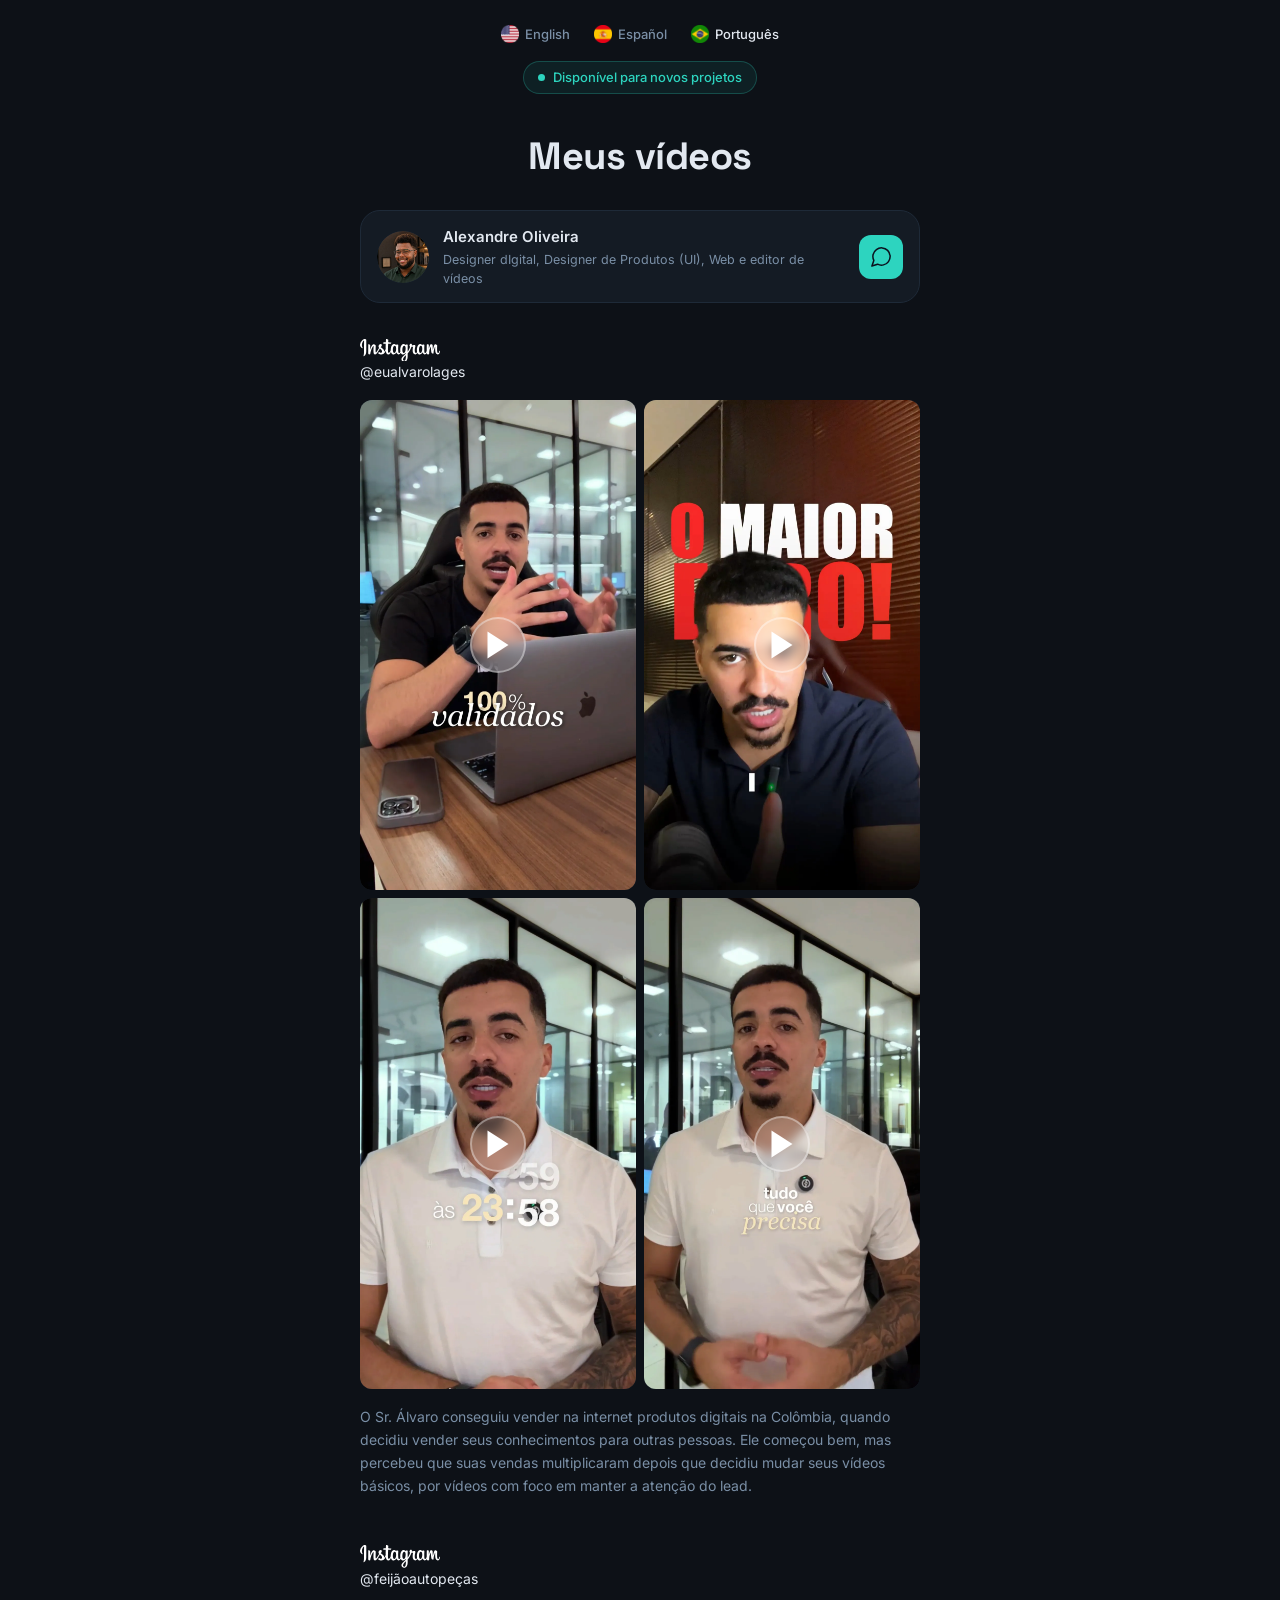
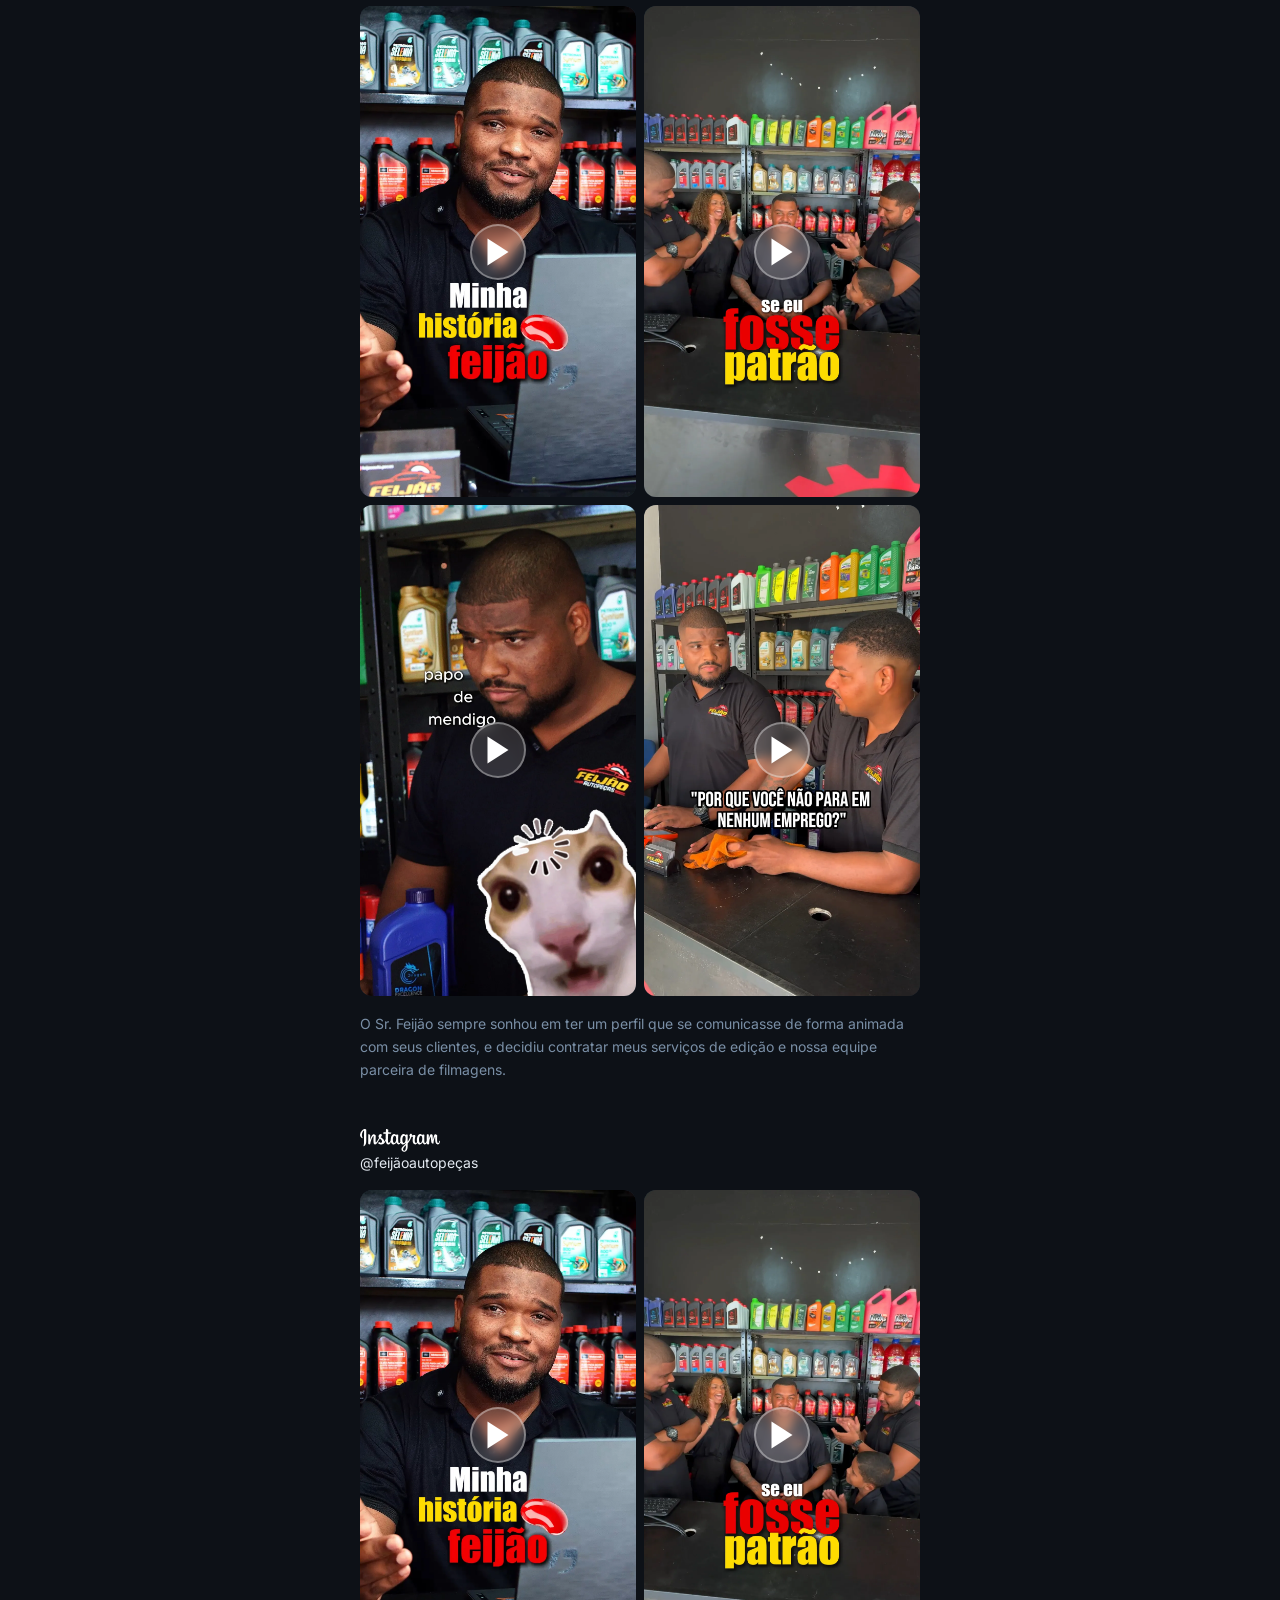
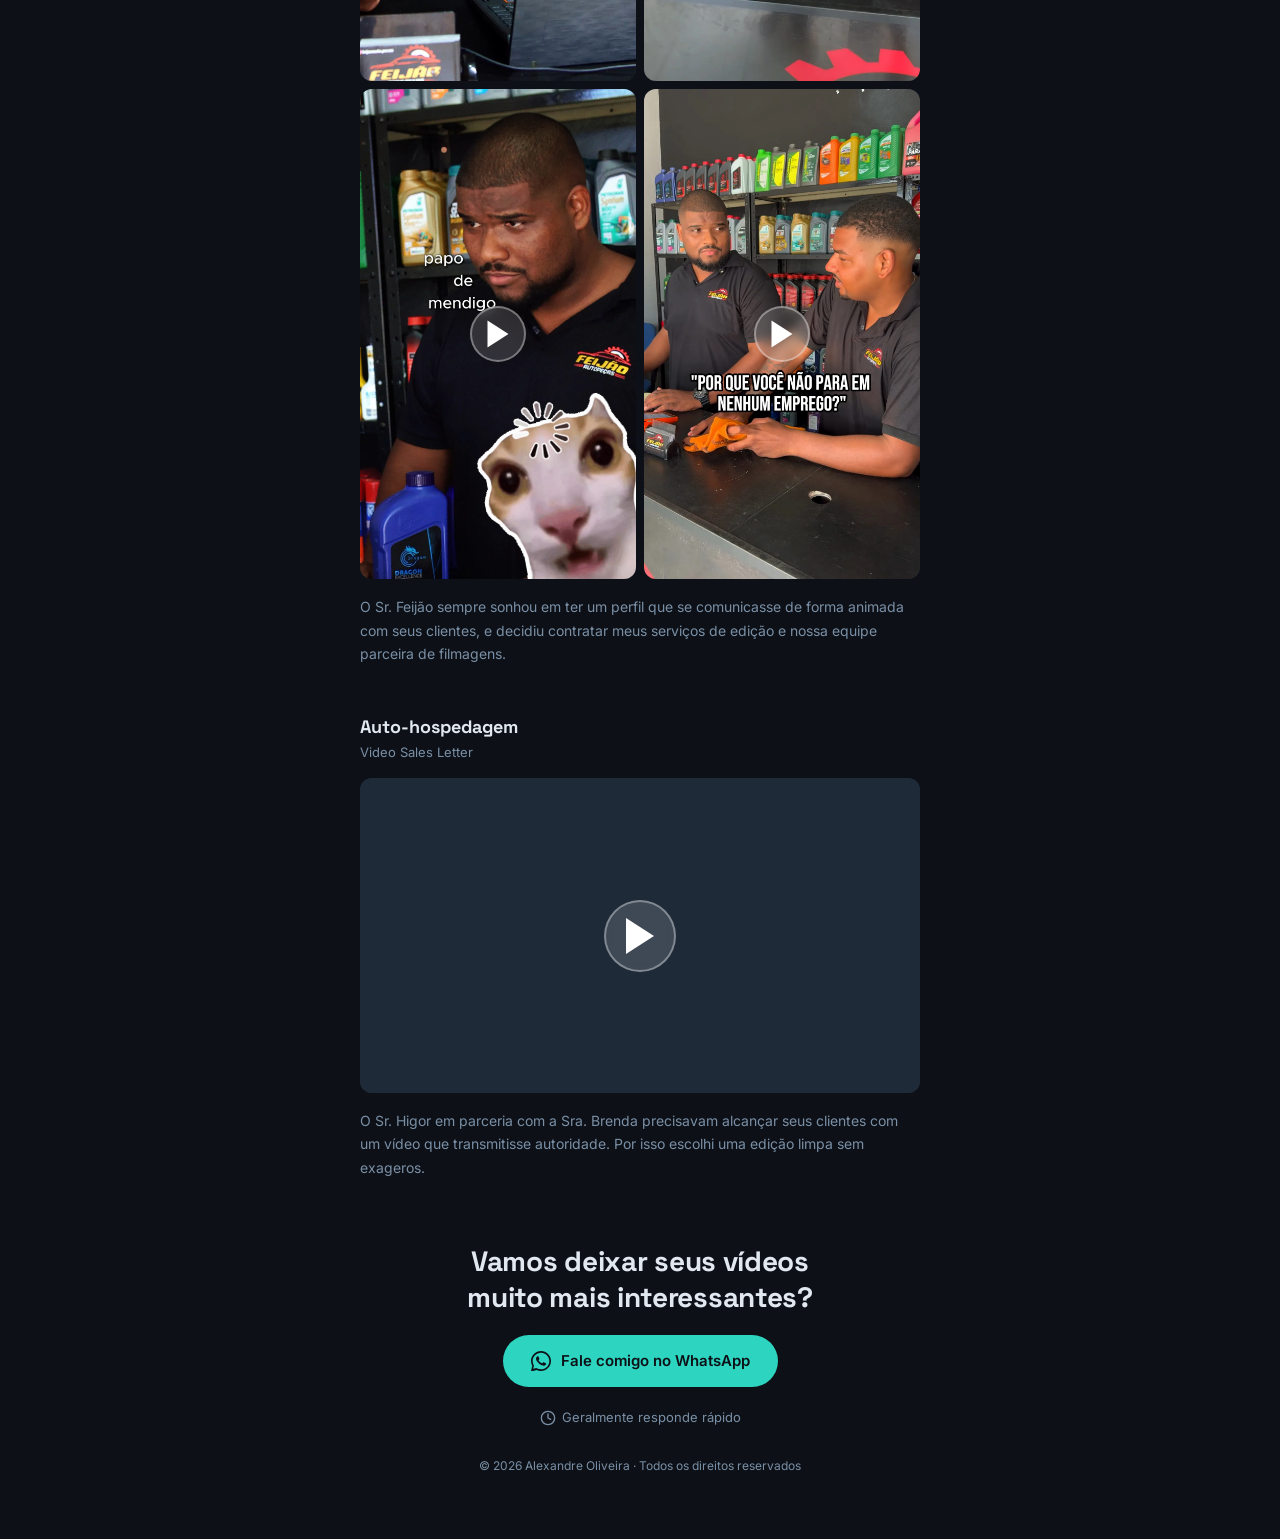
==== commit d00247c7: "update feijao e alvaro" ====
--- a/index.html
+++ b/index.html
@@ -153,8 +153,8 @@
         <div class="video-item ratio-9-16" role="listitem">
           <div
             class="video-thumb"
-            data-vimeo="SEU_ID_VIMEO_AQUI"
-            style="background-image: url('images/thumbnails/proj1-vid2.jpg')"
+            data-vimeo="1188611973"
+            style="background-image: url('images/thumbnails/proj1-vid2.webp')"
             aria-label="Assistir vídeo 2"
             tabindex="0"
             role="button"
@@ -171,8 +171,8 @@
         <div class="video-item ratio-9-16" role="listitem">
           <div
             class="video-thumb"
-            data-vimeo="SEU_ID_VIMEO_AQUI"
-            style="background-image: url('images/thumbnails/proj1-vid3.jpg')"
+            data-vimeo="1188614020"
+            style="background-image: url('images/thumbnails/proj1-vid3.webp')"
             aria-label="Assistir vídeo 3"
             tabindex="0"
             role="button"
@@ -189,8 +189,8 @@
         <div class="video-item ratio-9-16" role="listitem">
           <div
             class="video-thumb"
-            data-vimeo="SEU_ID_VIMEO_AQUI"
-            style="background-image: url('images/thumbnails/proj1-vid4.jpg')"
+            data-vimeo="1188614745"
+            style="background-image: url('images/thumbnails/proj1-vid4.webp')"
             aria-label="Assistir vídeo 4"
             tabindex="0"
             role="button"
@@ -247,8 +247,8 @@
         <div class="video-item ratio-9-16" role="listitem">
           <div
             class="video-thumb"
-            data-vimeo="SEU_ID_VIMEO_AQUI"
-            style="background-image: url('images/thumbnails/proj2-vid1.jpg')"
+            data-vimeo="1188616640"
+            style="background-image: url('images/thumbnails/proj2-vid1.webp')"
             aria-label="Assistir vídeo 1"
             tabindex="0"
             role="button"
@@ -265,8 +265,8 @@
         <div class="video-item ratio-9-16" role="listitem">
           <div
             class="video-thumb"
-            data-vimeo="SEU_ID_VIMEO_AQUI"
-            style="background-image: url('images/thumbnails/proj2-vid2.jpg')"
+            data-vimeo="1188616607"
+            style="background-image: url('images/thumbnails/proj2-vid2.webp')"
             aria-label="Assistir vídeo 2"
             tabindex="0"
             role="button"
@@ -283,8 +283,8 @@
         <div class="video-item ratio-9-16" role="listitem">
           <div
             class="video-thumb"
-            data-vimeo="SEU_ID_VIMEO_AQUI"
-            style="background-image: url('images/thumbnails/proj2-vid3.jpg')"
+            data-vimeo="1188616623"
+            style="background-image: url('images/thumbnails/proj2-vid3.webp')"
             aria-label="Assistir vídeo 3"
             tabindex="0"
             role="button"
@@ -301,8 +301,117 @@
         <div class="video-item ratio-9-16" role="listitem">
           <div
             class="video-thumb"
-            data-vimeo="SEU_ID_VIMEO_AQUI"
-            style="background-image: url('images/thumbnails/proj2-vid4.jpg')"
+            data-vimeo="1188616615"
+            style="background-image: url('images/thumbnails/proj2-vid4.webp')"
+            aria-label="Assistir vídeo 4"
+            tabindex="0"
+            role="button"
+          >
+            <button class="play-btn" aria-label="Play">
+              <svg xmlns="http://www.w3.org/2000/svg" width="36" height="36" viewBox="0 0 24 24" fill="currentColor" aria-hidden="true">
+                <polygon points="5,3 19,12 5,21"/>
+              </svg>
+            </button>
+          </div>
+        </div>
+
+      </div><!-- /video-grid -->
+
+      <p class="project-desc">
+        O Sr. Feijão sempre sonhou em ter um perfil que se comunicasse de forma
+        animada com seus clientes, e decidiu contratar meus serviços de edição e
+        nossa equipe parceira de filmagens.
+      </p>
+
+    </section><!-- /projeto 2 -->
+
+<!-- ----------------------------------------------------------
+         PROJETO 4 — INSTAGRAM @denerzim
+    ---------------------------------------------------------- -->
+    <section class="project-section" aria-labelledby="projeto2-titulo">
+
+      <div class="project-header">
+        <!-- Cole aqui o SVG do logo do Instagram -->
+        <svg width="80" id="Camada_1" xmlns="http://www.w3.org/2000/svg" version="1.1" viewBox="0 0 800 226.9">
+        <!-- Generator: Adobe Illustrator 30.0.0, SVG Export Plug-In . SVG Version: 2.1.1 Build 123)  -->
+        <defs>
+        <style>
+        .st0 {
+        fill: #ffffff;
+        }
+        </style>
+        </defs>
+        <path class="st0" d="M41.2.7C24.8,7.6,6.8,26.9,1.1,51.3c-7.2,30.8,22.8,43.8,25.2,39.6,2.9-5-5.4-6.7-7.1-22.7-2.2-20.6,7.4-43.7,19.5-53.8,2.2-1.9,2.1.7,2.1,5.6,0,8.7-.5,86.3-.5,102.6s-.9,28.9-2.5,35.7c-1.6,6.9-4.3,11.6-2.3,13.4,2.2,2,11.8-2.8,17.4-10.5,6.7-9.3,9-20.4,9.4-32.5.5-14.6.5-37.8.5-51,0-12.1.2-47.6-.2-68.9-.1-5.2-14.6-10.7-21.5-7.9ZM796.4,116c-2.4,0-3.5,2.4-4.4,6.6-3.1,14.3-6.4,17.6-10.6,17.6s-8.9-7.1-10-21.3c-.9-11.2-.7-31.7.4-52.2.2-4.2-.9-8.4-12.2-12.5-4.9-1.8-11.9-4.4-15.4,4.1-9.9,23.9-13.8,42.9-14.7,50.7,0,.4-.5.5-.6-.5-.6-6.2-1.9-17.4-2-41,0-4.6-1-8.5-6.1-11.7-3.3-2.1-13.3-5.8-16.9-1.4-3.1,3.6-6.7,13.2-10.5,24.7-3.1,9.3-5.2,15.6-5.2,15.6,0,0,0-25.1,0-34.6,0-3.6-2.4-4.8-3.2-5-3.3-1-9.9-2.6-12.7-2.6s-4.3,1.9-4.3,4.7-.5,33-.5,55.8,0,2.1,0,3.2c-1.9,10.5-8.1,24.7-14.8,24.7s-9.9-6-9.9-33.2.5-22.8.7-34.3c.1-6.6.4-11.7.4-12.8,0-3.5-6.2-5.3-9-6-2.9-.7-5.3-.9-7.3-.8-2.7.2-4.7,2-4.7,4.4s0,3.9,0,3.9c-3.5-5.6-9.2-9.4-13-10.5-10.2-3-20.8-.3-28.8,10.9-6.4,8.9-10.2,19-11.7,33.5-1.1,10.6-.7,21.4,1.2,30.5-2.4,10.3-6.8,14.5-11.6,14.5-7,0-12.1-11.4-11.5-31.2.4-13,3-22.1,5.8-35.3,1.2-5.6.2-8.6-2.2-11.4-2.3-2.6-7.1-3.9-14-2.3-4.9,1.2-12,2.4-18.5,3.4,0,0,.4-1.6.7-4.3,1.7-14.4-14-13.2-19-8.6-3,2.7-5,6-5.8,11.8-1.2,9.2,6.3,13.6,6.3,13.6-2.5,11.3-8.5,26.1-14.8,36.8-3.4,5.7-5.9,10-9.2,14.5,0-1.7,0-3.4,0-5,0-23.8.2-42.5.4-49.3.1-6.6.4-11.6.4-12.7,0-2.6-1.5-3.6-4.7-4.8-2.8-1.1-6.1-1.9-9.5-2.1-4.3-.3-6.9,1.9-6.8,4.6,0,.5,0,3.6,0,3.6-3.5-5.6-9.2-9.4-13-10.5-10.2-3-20.8-.3-28.8,10.9-6.4,8.9-10.5,21.4-11.7,33.4-1.1,11.2-.9,20.7.6,28.7-1.6,8-6.3,16.4-11.5,16.4s-10.6-6-10.6-33.2.5-22.8.7-34.3c.1-6.6.4-11.7.4-12.8,0-3.5-6.2-5.3-9-6-3-.7-5.5-.9-7.5-.8-2.6.2-4.4,2.5-4.4,4.3v4c-3.5-5.6-9.2-9.4-13-10.5-10.2-3-20.8-.3-28.8,10.9-5.3,7.3-9.5,15.4-11.7,33.3-.6,5.2-.9,10-.9,14.5-2.1,12.8-11.4,27.7-19,27.7s-8.7-8.6-8.7-27,1.5-59.3,1.8-62.6c0,0,9.6-.2,11.4-.2,4.8,0,9.1,0,15.5-.3,3.2-.2,6.3-11.6,3-13-1.5-.6-12.1-1.2-16.2-1.3-3.5,0-13.3-.8-13.3-.8,0,0,.9-23.1,1.1-25.6.2-2-2.5-3.1-4-3.7-3.7-1.6-7-2.3-10.8-3.1-5.4-1.1-7.8,0-8.3,4.5-.7,6.9-1.1,27.1-1.1,27.1-3.9,0-17.4-.8-21.4-.8s-7.6,15.8-2.6,16c5.8.2,16,.4,22.7.6,0,0-.3,35.4-.3,46.3s0,2.3,0,3.4c-3.7,19.3-16.8,29.8-16.8,29.8,2.8-12.8-2.9-22.4-13.3-30.5-3.8-3-11.3-8.7-19.7-14.9,0,0,4.9-4.8,9.2-14.4,3.1-6.8,3.2-14.7-4.3-16.4-12.4-2.9-22.6,6.3-25.7,16-2.4,7.5-1.1,13.1,3.5,18.9.3.4.7.9,1.1,1.3-2.8,5.4-6.6,12.7-9.9,18.3-9,15.6-15.9,28-21,28s-4.1-12.6-4.1-24.3.7-25.4,1.3-41.2c.2-5.2-2.4-8.2-6.8-10.9-2.7-1.6-8.3-4.9-11.6-4.9-4.9,0-19.1.7-32.5,39.4-1.7,4.9-5,13.8-5,13.8l.3-46.6c0-1.1-.6-2.2-1.9-2.9-2.3-1.2-8.3-3.7-13.7-3.7s-3.8,1.2-3.8,3.6l-.5,73c0,5.5.1,12,.7,14.8.5,2.8,1.4,5.1,2.5,6.5,1.1,1.4,2.4,2.4,4.4,2.8,1.9.4,12.6,1.8,13.1-2.3.7-4.9.7-10.1,6.3-29.8,8.7-30.6,20-45.5,25.4-50.8.9-.9,2-1,1.9.5-.2,6.7-1,23.5-1.6,37.7-1.4,38.1,5.5,45.2,15.4,45.2s18.3-7.5,29.7-26.6c7.1-11.9,14.1-23.5,19-31.9,3.5,3.2,7.4,6.7,11.3,10.4,9,8.6,12,16.7,10,24.5-1.5,5.9-7.2,12-17.3,6.1-2.9-1.7-4.2-3.1-7.2-5-1.6-1-4-1.4-5.5-.3-3.8,2.9-5.9,6.5-7.2,11-1.2,4.4,3.2,6.7,7.7,8.7,3.9,1.7,12.3,3.3,17.7,3.5,20.9.7,37.6-10.1,49.2-37.8,2.1,24,10.9,37.6,26.3,37.6s20.6-13.3,25.1-26.4c1.3,5.3,3.2,10,5.7,13.9,11.9,18.8,34.9,14.7,46.4-1.2,3.6-4.9,4.1-6.7,4.1-6.7,1.7,15.1,13.8,20.3,20.8,20.3s15.8-3.7,21.4-16.4c.6,1.4,1.4,2.7,2.2,3.9,11.9,18.8,34.9,14.7,46.4-1.2.5-.8,1-1.4,1.4-2l.3,9.9-10.6,9.8c-17.8,16.3-31.4,28.7-32.4,43.2-1.3,18.4,13.7,25.3,25,26.2,12,1,22.3-5.7,28.6-15,5.6-8.2,9.2-25.7,8.9-43.1-.1-6.9-.3-15.8-.4-25.3,6.3-7.3,13.3-16.5,19.8-27.2,7.1-11.7,14.7-27.5,18.6-39.7,0,0,6.6,0,13.6-.4,2.3-.1,2.9.3,2.5,2-.5,2-8.9,34.3-1.2,55.9,5.2,14.7,17,19.5,24,19.5s16-6.2,20.2-15.4c.5,1,1,2,1.6,2.9,11.9,18.8,34.8,14.7,46.4-1.2,2.6-3.6,4.1-6.7,4.1-6.7,2.5,15.6,14.6,20.4,21.6,20.4s14.1-3,19.7-16.2c.2,5.8.6,10.6,1.2,12,.4.9,2.4,2.1,3.9,2.6,6.6,2.5,13.4,1.3,15.9.8,1.7-.4,3.1-1.7,3.3-5.3.5-9.4.2-25.2,3-37,4.8-19.7,9.3-27.4,11.4-31.2,1.2-2.1,2.5-2.5,2.6-.2,0,4.5.3,17.9,2.2,35.8,1.4,13.2,3.2,21,4.6,23.4,4,7.1,8.9,7.4,12.9,7.4s7.9-.7,7.4-5.2c-.2-2.2.2-15.7,4.9-35.1,3.1-12.7,8.2-24.2,10.1-28.3.7-1.5,1-.3,1,0-.4,8.7-1.3,37.3,2.3,53,4.8,21.2,18.8,23.5,23.7,23.5,10.4,0,18.9-7.9,21.7-28.7.7-5-.3-8.9-3.4-8.9h0ZM361.3,103.1c-.6,11-2.7,20.2-6.2,26.9-6.2,12.1-18.6,15.9-24-1.5-3.9-12.6-2.6-29.8-1-39.1,2.4-13.8,8.5-23.5,17.9-22.6,9.7,1,14.4,13.4,13.2,36.3ZM456.3,103.3c-.6,10.4-3.2,20.8-6.2,26.7-6.1,12.2-18.7,16-24-1.5-3.6-12-2.7-27.5-1-37.2,2.3-12.7,7.9-24.4,17.9-24.4,9.8,0,14.6,10.7,13.2,36.5ZM458.8,174.2c-.1,19-3.1,35.6-9.5,40.4-9.1,6.8-21.3,1.7-18.7-12.1,2.2-12.2,12.8-24.7,28.3-40,0,0,0,3.5,0,11.7ZM622.6,103.4c-.5,11.4-3.1,20.3-6.2,26.6-6.1,12.2-18.7,16-24-1.5-2.9-9.5-3-25.5-1-38.8,2.1-13.6,8.1-23.8,17.9-22.9,9.7.9,14.3,13.4,13.2,36.6Z"/>
+        </svg>
+
+        <!-- Troque o href pelo link do perfil -->
+        <a href="#" class="platform-handle" id="projeto2-titulo" target="_blank" rel="noopener noreferrer">
+          @feijãoautopeças
+        </a>
+      </div>
+
+      <div class="video-grid carousel" role="list">
+
+        <!-- ---- VÍDEO 1 ---- -->
+        <div class="video-item ratio-9-16" role="listitem">
+          <div
+            class="video-thumb"
+            data-vimeo="1188616640"
+            style="background-image: url('images/thumbnails/proj2-vid1.webp')"
+            aria-label="Assistir vídeo 1"
+            tabindex="0"
+            role="button"
+          >
+            <button class="play-btn" aria-label="Play">
+              <svg xmlns="http://www.w3.org/2000/svg" width="36" height="36" viewBox="0 0 24 24" fill="currentColor" aria-hidden="true">
+                <polygon points="5,3 19,12 5,21"/>
+              </svg>
+            </button>
+          </div>
+        </div>
+
+        <!-- ---- VÍDEO 2 ---- -->
+        <div class="video-item ratio-9-16" role="listitem">
+          <div
+            class="video-thumb"
+            data-vimeo="1188616607"
+            style="background-image: url('images/thumbnails/proj2-vid2.webp')"
+            aria-label="Assistir vídeo 2"
+            tabindex="0"
+            role="button"
+          >
+            <button class="play-btn" aria-label="Play">
+              <svg xmlns="http://www.w3.org/2000/svg" width="36" height="36" viewBox="0 0 24 24" fill="currentColor" aria-hidden="true">
+                <polygon points="5,3 19,12 5,21"/>
+              </svg>
+            </button>
+          </div>
+        </div>
+
+        <!-- ---- VÍDEO 3 ---- -->
+        <div class="video-item ratio-9-16" role="listitem">
+          <div
+            class="video-thumb"
+            data-vimeo="1188616623"
+            style="background-image: url('images/thumbnails/proj2-vid3.webp')"
+            aria-label="Assistir vídeo 3"
+            tabindex="0"
+            role="button"
+          >
+            <button class="play-btn" aria-label="Play">
+              <svg xmlns="http://www.w3.org/2000/svg" width="36" height="36" viewBox="0 0 24 24" fill="currentColor" aria-hidden="true">
+                <polygon points="5,3 19,12 5,21"/>
+              </svg>
+            </button>
+          </div>
+        </div>
+
+        <!-- ---- VÍDEO 4 ---- -->
+        <div class="video-item ratio-9-16" role="listitem">
+          <div
+            class="video-thumb"
+            data-vimeo="1188616615"
+            style="background-image: url('images/thumbnails/proj2-vid4.webp')"
             aria-label="Assistir vídeo 4"
             tabindex="0"
             role="button"
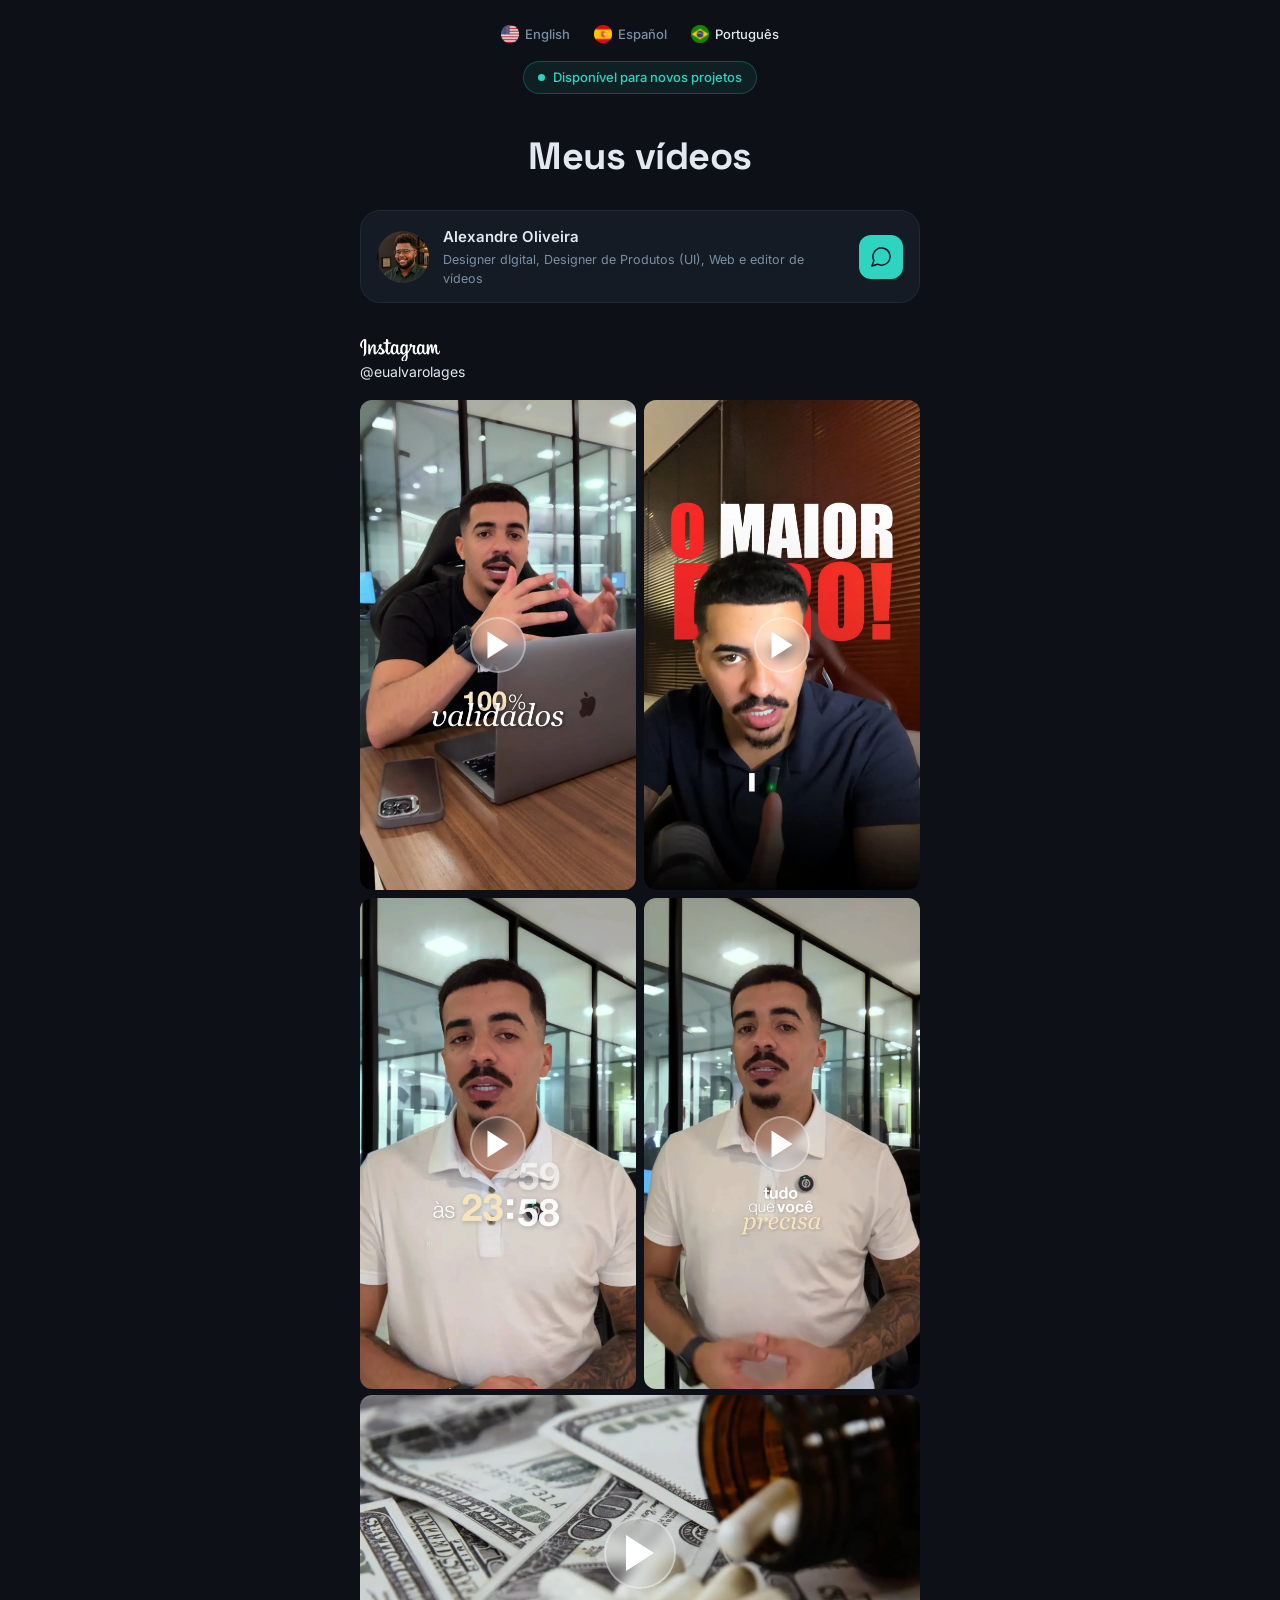
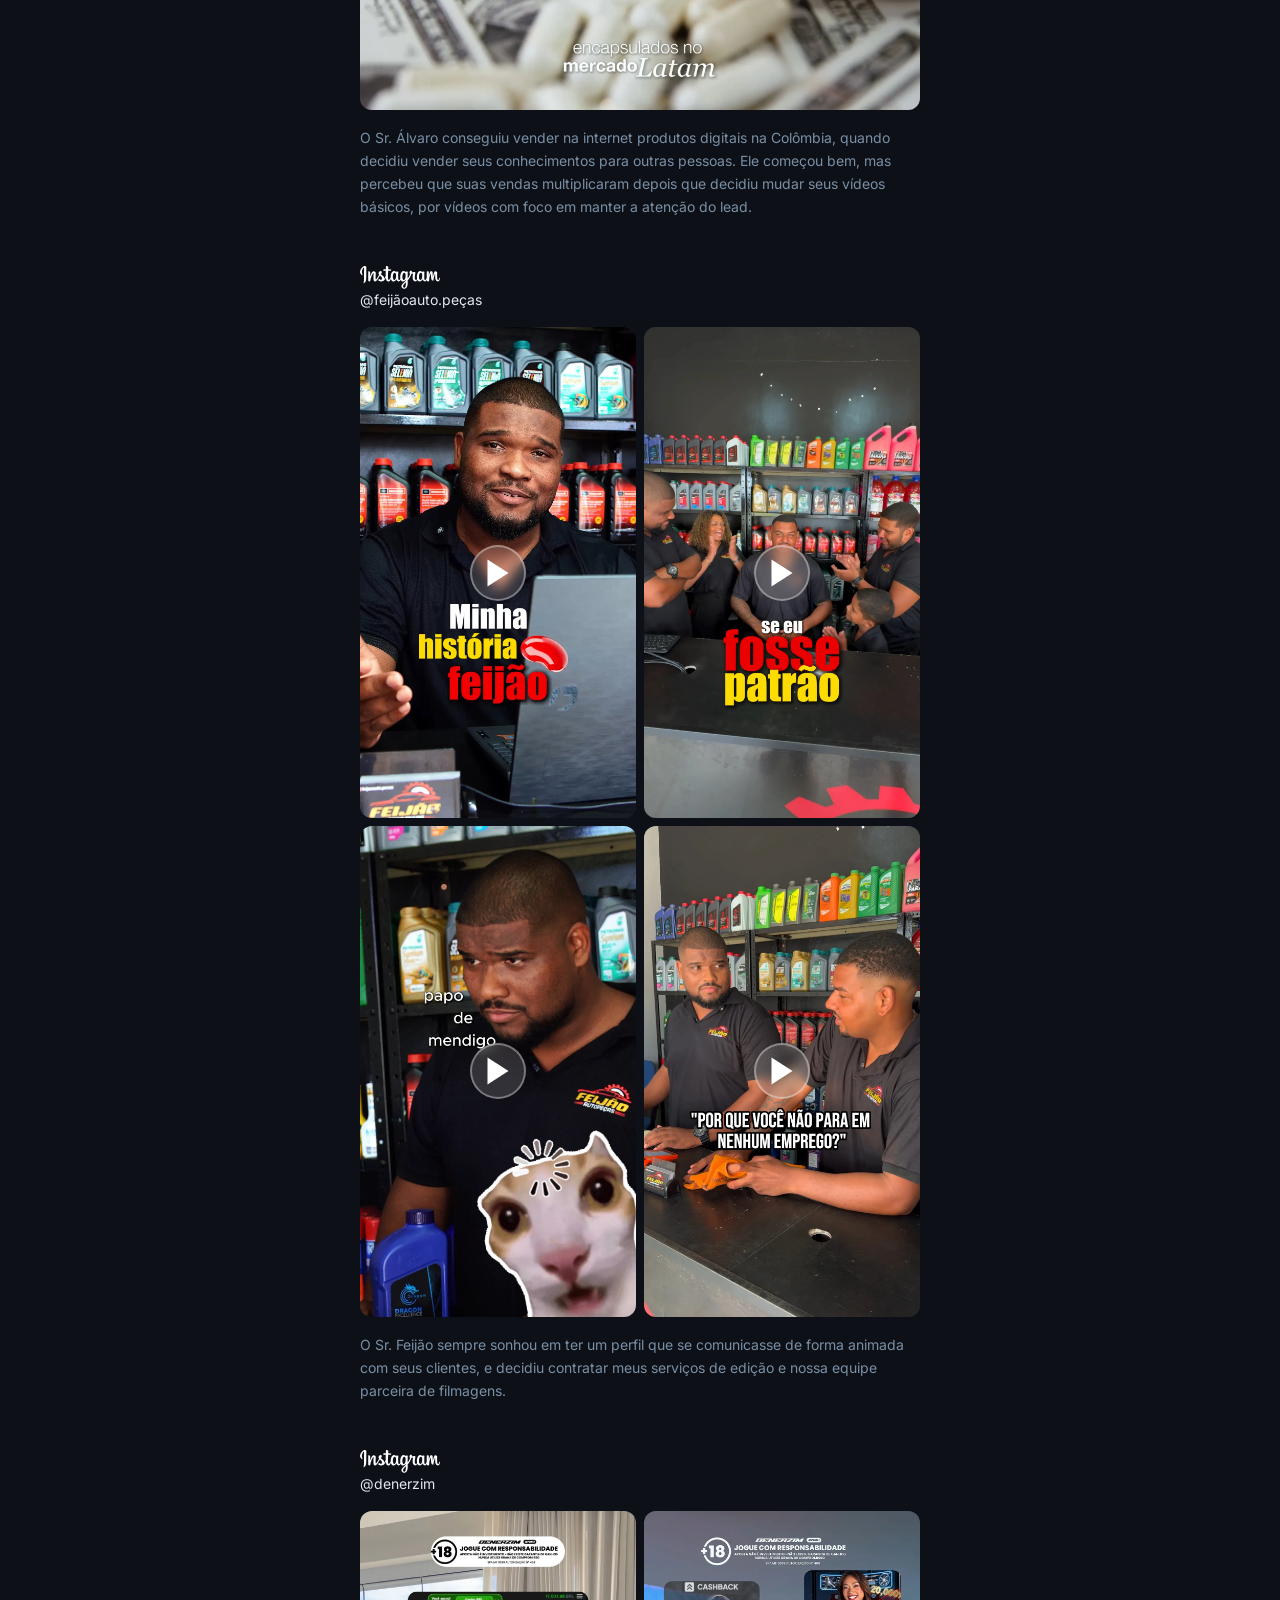
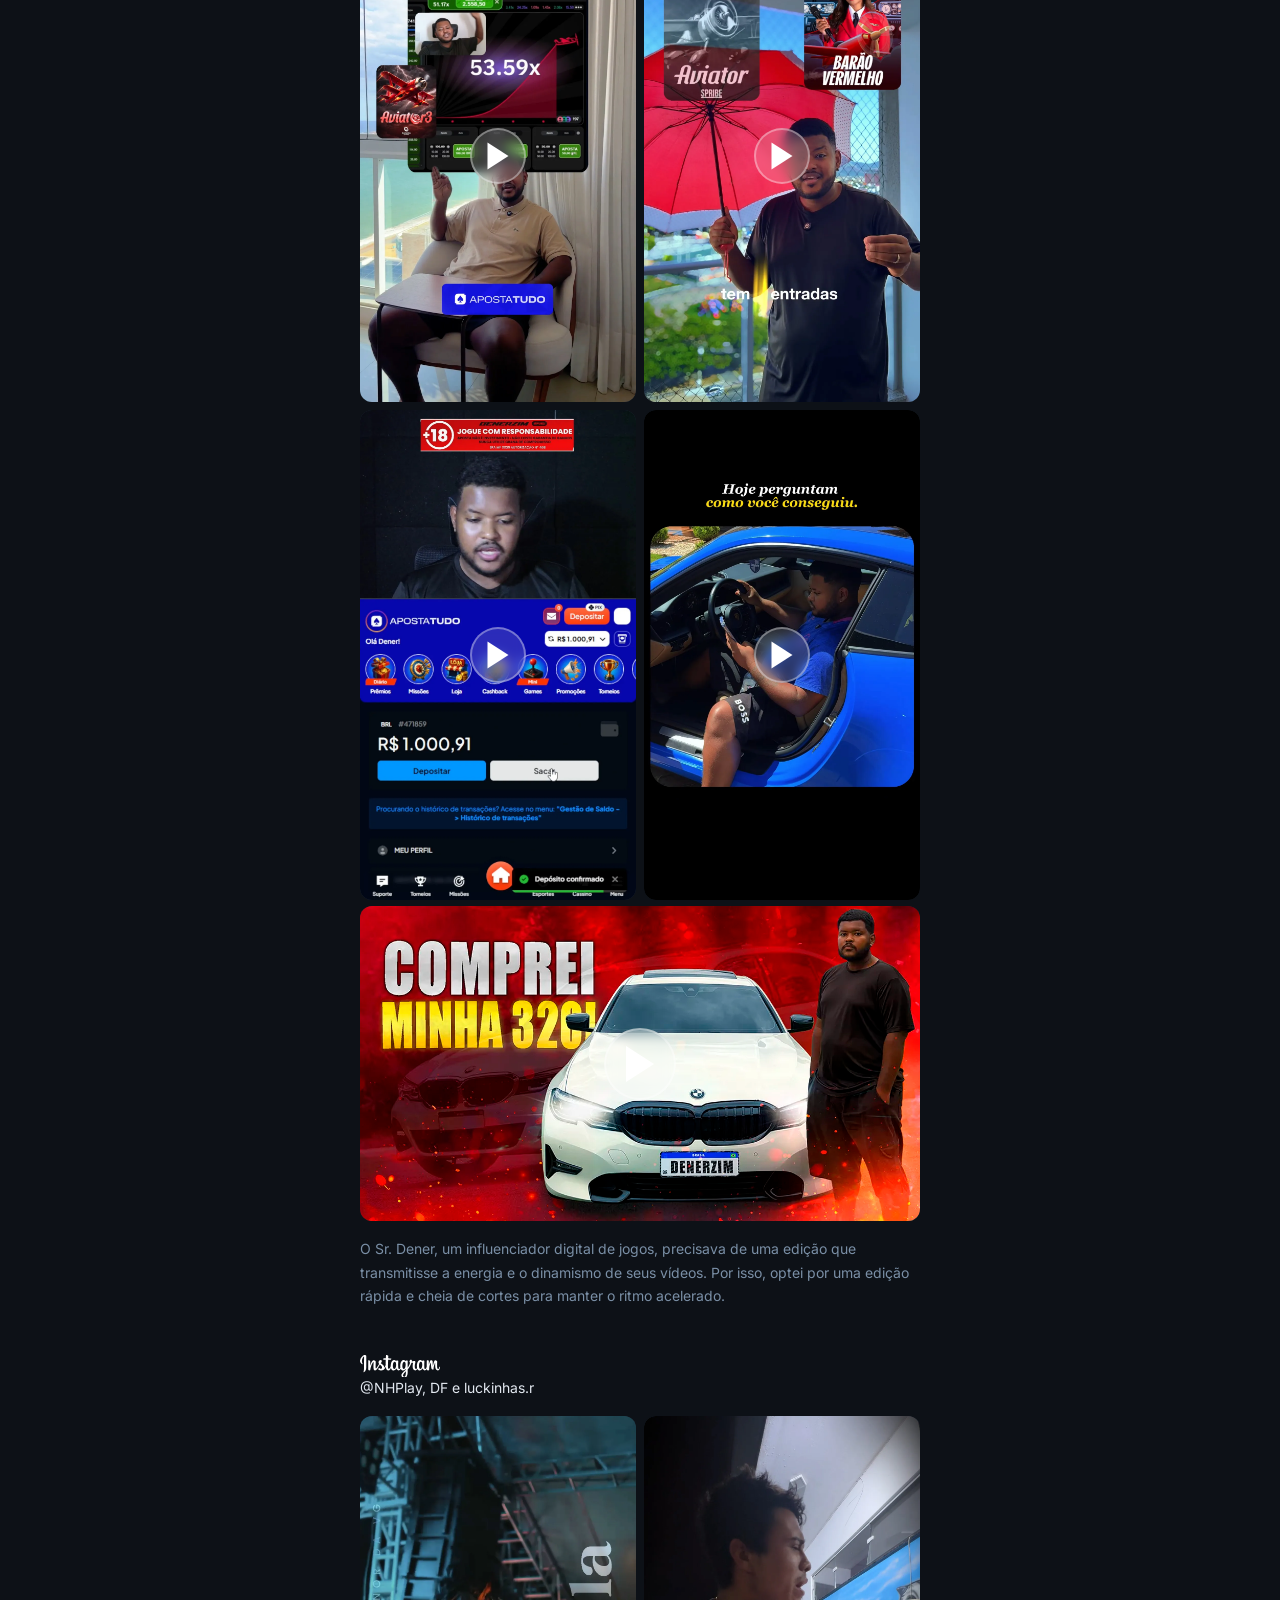
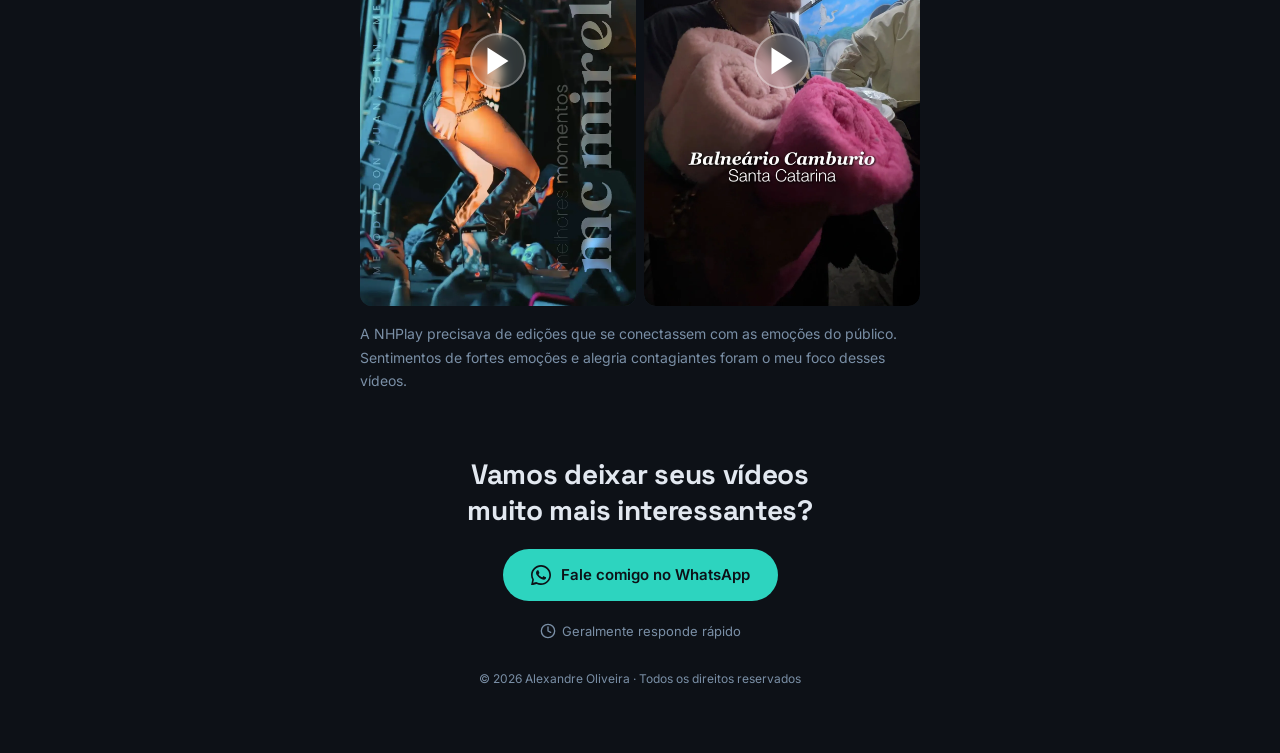
==== commit d193e0b6: "update videos br end performance" ====
--- a/index.html
+++ b/index.html
@@ -16,6 +16,15 @@
     href="https://fonts.googleapis.com/css2?family=Inter:wght@400;500;600&family=Space+Grotesk:wght@600;700&display=swap"
     rel="stylesheet"
   />
+
+  <!-- Preconnect para os servidores do Vimeo -->
+   <link rel="preconnect" href="https://player.vimeo.com">
+  <link rel="preconnect" href="https://i.vimeocdn.com">
+  <link rel="preconnect" href="https://f.vimeocdn.com">
+
+  <!-- Preconnect para os servidores do YouTube -->
+   <link rel="preconnect" href="https://www.youtube.com">
+  <link rel="preconnect" href="https://i.ytimg.com">
 
   <!-- Folha de estilos principal -->
   <link rel="stylesheet" href="css/style.css" />
@@ -117,7 +126,7 @@
         </svg>
 
         <!-- Troque o href pelo link do perfil no Instagram -->
-        <a href="#" class="platform-handle" id="projeto1-titulo" target="_blank" rel="noopener noreferrer">
+        <a href="https://www.instagram.com/eualvarolage/" class="platform-handle" id="projeto1-titulo" target="_blank" rel="noopener noreferrer">
           @eualvarolages
         </a>
       </div>
@@ -204,6 +213,26 @@
         </div>
 
       </div><!-- /video-grid -->
+
+      <!-- ----- Vídeo 5 ----- 16:9 -->
+    
+      <div class="video-item ratio-16-9">
+      <div
+      class="video-thumb"
+      data-youtube="K-4NsRtoq54"
+      style="background-image: url('images/thumbnails/proj1-vid5.webp')"
+      aria-label="Assistir vídeo"
+      tabindex="0"
+      role="button"
+  >
+    <button class="play-btn play-btn--large" aria-label="Play">
+      <svg xmlns="http://www.w3.org/2000/svg" width="48" height="48" viewBox="0 0 24 24" fill="currentColor">
+        <polygon points="5,3 19,12 5,21"/>
+      </svg>
+    </button>
+  </div>
+</div>
+      <!-- ----- /Vídeo 5 ----- 16:9 -->
 
       <!-- Descrição do projeto -->
       <p class="project-desc">
@@ -217,7 +246,7 @@
 
 
     <!-- ----------------------------------------------------------
-         PROJETO 2 — INSTAGRAM @feijãoautopeças
+         PROJETO 2 — INSTAGRAM @feijãoauto.peças
     ---------------------------------------------------------- -->
     <section class="project-section" aria-labelledby="projeto2-titulo">
 
@@ -236,8 +265,8 @@
         </svg>
 
         <!-- Troque o href pelo link do perfil -->
-        <a href="#" class="platform-handle" id="projeto2-titulo" target="_blank" rel="noopener noreferrer">
-          @feijãoautopeças
+        <a href="https://www.instagram.com/feijãoautopeças/" class="platform-handle" id="projeto2-titulo" target="_blank" rel="noopener noreferrer">
+          @feijãoauto.peças
         </a>
       </div>
 
@@ -326,9 +355,9 @@
     </section><!-- /projeto 2 -->
 
 <!-- ----------------------------------------------------------
-         PROJETO 4 — INSTAGRAM @denerzim
+         PROJETO 3 — INSTAGRAM @denerzim
     ---------------------------------------------------------- -->
-    <section class="project-section" aria-labelledby="projeto2-titulo">
+    <section class="project-section" aria-labelledby="projeto3-titulo">
 
       <div class="project-header">
         <!-- Cole aqui o SVG do logo do Instagram -->
@@ -345,8 +374,8 @@
         </svg>
 
         <!-- Troque o href pelo link do perfil -->
-        <a href="#" class="platform-handle" id="projeto2-titulo" target="_blank" rel="noopener noreferrer">
-          @feijãoautopeças
+        <a href="https://www.instagram.com/denerzim/" class="platform-handle" id="projeto3-titulo" target="_blank" rel="noopener noreferrer">
+          @denerzim
         </a>
       </div>
 
@@ -356,8 +385,8 @@
         <div class="video-item ratio-9-16" role="listitem">
           <div
             class="video-thumb"
-            data-vimeo="1188616640"
-            style="background-image: url('images/thumbnails/proj2-vid1.webp')"
+            data-vimeo="1188668188"
+            style="background-image: url('images/thumbnails/proj3-vid1.webp')"
             aria-label="Assistir vídeo 1"
             tabindex="0"
             role="button"
@@ -374,8 +403,8 @@
         <div class="video-item ratio-9-16" role="listitem">
           <div
             class="video-thumb"
-            data-vimeo="1188616607"
-            style="background-image: url('images/thumbnails/proj2-vid2.webp')"
+            data-vimeo="1188668216"
+            style="background-image: url('images/thumbnails/proj3-vid2.webp')"
             aria-label="Assistir vídeo 2"
             tabindex="0"
             role="button"
@@ -392,8 +421,8 @@
         <div class="video-item ratio-9-16" role="listitem">
           <div
             class="video-thumb"
-            data-vimeo="1188616623"
-            style="background-image: url('images/thumbnails/proj2-vid3.webp')"
+            data-vimeo="1188668203"
+            style="background-image: url('images/thumbnails/proj3-vid3.webp')"
             aria-label="Assistir vídeo 3"
             tabindex="0"
             role="button"
@@ -410,8 +439,8 @@
         <div class="video-item ratio-9-16" role="listitem">
           <div
             class="video-thumb"
-            data-vimeo="1188616615"
-            style="background-image: url('images/thumbnails/proj2-vid4.webp')"
+            data-vimeo="1188668234"
+            style="background-image: url('images/thumbnails/proj3-vid4.webp')"
             aria-label="Assistir vídeo 4"
             tabindex="0"
             role="button"
@@ -423,32 +452,124 @@
             </button>
           </div>
         </div>
+        </div> <!-- /video-grid -->
+
+      <!-- ----- Vídeo 5 ----- 16:9 -->
+    
+      <div class="video-item ratio-16-9">
+      <div
+      class="video-thumb"
+      data-youtube="vr3muVJzjvU"
+      style="background-image: url('images/thumbnails/proj3-vid5.webp')"
+      aria-label="Assistir vídeo"
+      tabindex="0"
+      role="button"
+  >
+    <button class="play-btn play-btn--large" aria-label="Play">
+      <svg xmlns="http://www.w3.org/2000/svg" width="48" height="48" viewBox="0 0 24 24" fill="currentColor">
+        <polygon points="5,3 19,12 5,21"/>
+      </svg>
+    </button>
+  </div>
+</div>
+      <!-- ----- /Vídeo 5 ----- 16:9 -->   
+      
+
+      <p class="project-desc">
+        O Sr. Dener, um influenciador digital de jogos, precisava de uma edição que transmitisse a energia e o dinamismo de seus vídeos. Por isso, optei por uma edição rápida e cheia de cortes para manter o ritmo acelerado.
+      </p>
+
+    </section><!-- /projeto 3 -->
+
+    <!-- ----------------------------------------------------------
+         PROJETO 4 — INSTAGRAM @NHPlay, DF e luckinhas.r
+    ---------------------------------------------------------- -->
+    <section class="project-section" aria-labelledby="projeto4-titulo">
+
+      <div class="project-header">
+        <!-- Cole aqui o SVG do logo do Instagram -->
+        <svg width="80" id="Camada_1" xmlns="http://www.w3.org/2000/svg" version="1.1" viewBox="0 0 800 226.9">
+        <!-- Generator: Adobe Illustrator 30.0.0, SVG Export Plug-In . SVG Version: 2.1.1 Build 123)  -->
+        <defs>
+        <style>
+        .st0 {
+        fill: #ffffff;
+        }
+        </style>
+        </defs>
+        <path class="st0" d="M41.2.7C24.8,7.6,6.8,26.9,1.1,51.3c-7.2,30.8,22.8,43.8,25.2,39.6,2.9-5-5.4-6.7-7.1-22.7-2.2-20.6,7.4-43.7,19.5-53.8,2.2-1.9,2.1.7,2.1,5.6,0,8.7-.5,86.3-.5,102.6s-.9,28.9-2.5,35.7c-1.6,6.9-4.3,11.6-2.3,13.4,2.2,2,11.8-2.8,17.4-10.5,6.7-9.3,9-20.4,9.4-32.5.5-14.6.5-37.8.5-51,0-12.1.2-47.6-.2-68.9-.1-5.2-14.6-10.7-21.5-7.9ZM796.4,116c-2.4,0-3.5,2.4-4.4,6.6-3.1,14.3-6.4,17.6-10.6,17.6s-8.9-7.1-10-21.3c-.9-11.2-.7-31.7.4-52.2.2-4.2-.9-8.4-12.2-12.5-4.9-1.8-11.9-4.4-15.4,4.1-9.9,23.9-13.8,42.9-14.7,50.7,0,.4-.5.5-.6-.5-.6-6.2-1.9-17.4-2-41,0-4.6-1-8.5-6.1-11.7-3.3-2.1-13.3-5.8-16.9-1.4-3.1,3.6-6.7,13.2-10.5,24.7-3.1,9.3-5.2,15.6-5.2,15.6,0,0,0-25.1,0-34.6,0-3.6-2.4-4.8-3.2-5-3.3-1-9.9-2.6-12.7-2.6s-4.3,1.9-4.3,4.7-.5,33-.5,55.8,0,2.1,0,3.2c-1.9,10.5-8.1,24.7-14.8,24.7s-9.9-6-9.9-33.2.5-22.8.7-34.3c.1-6.6.4-11.7.4-12.8,0-3.5-6.2-5.3-9-6-2.9-.7-5.3-.9-7.3-.8-2.7.2-4.7,2-4.7,4.4s0,3.9,0,3.9c-3.5-5.6-9.2-9.4-13-10.5-10.2-3-20.8-.3-28.8,10.9-6.4,8.9-10.2,19-11.7,33.5-1.1,10.6-.7,21.4,1.2,30.5-2.4,10.3-6.8,14.5-11.6,14.5-7,0-12.1-11.4-11.5-31.2.4-13,3-22.1,5.8-35.3,1.2-5.6.2-8.6-2.2-11.4-2.3-2.6-7.1-3.9-14-2.3-4.9,1.2-12,2.4-18.5,3.4,0,0,.4-1.6.7-4.3,1.7-14.4-14-13.2-19-8.6-3,2.7-5,6-5.8,11.8-1.2,9.2,6.3,13.6,6.3,13.6-2.5,11.3-8.5,26.1-14.8,36.8-3.4,5.7-5.9,10-9.2,14.5,0-1.7,0-3.4,0-5,0-23.8.2-42.5.4-49.3.1-6.6.4-11.6.4-12.7,0-2.6-1.5-3.6-4.7-4.8-2.8-1.1-6.1-1.9-9.5-2.1-4.3-.3-6.9,1.9-6.8,4.6,0,.5,0,3.6,0,3.6-3.5-5.6-9.2-9.4-13-10.5-10.2-3-20.8-.3-28.8,10.9-6.4,8.9-10.5,21.4-11.7,33.4-1.1,11.2-.9,20.7.6,28.7-1.6,8-6.3,16.4-11.5,16.4s-10.6-6-10.6-33.2.5-22.8.7-34.3c.1-6.6.4-11.7.4-12.8,0-3.5-6.2-5.3-9-6-3-.7-5.5-.9-7.5-.8-2.6.2-4.4,2.5-4.4,4.3v4c-3.5-5.6-9.2-9.4-13-10.5-10.2-3-20.8-.3-28.8,10.9-5.3,7.3-9.5,15.4-11.7,33.3-.6,5.2-.9,10-.9,14.5-2.1,12.8-11.4,27.7-19,27.7s-8.7-8.6-8.7-27,1.5-59.3,1.8-62.6c0,0,9.6-.2,11.4-.2,4.8,0,9.1,0,15.5-.3,3.2-.2,6.3-11.6,3-13-1.5-.6-12.1-1.2-16.2-1.3-3.5,0-13.3-.8-13.3-.8,0,0,.9-23.1,1.1-25.6.2-2-2.5-3.1-4-3.7-3.7-1.6-7-2.3-10.8-3.1-5.4-1.1-7.8,0-8.3,4.5-.7,6.9-1.1,27.1-1.1,27.1-3.9,0-17.4-.8-21.4-.8s-7.6,15.8-2.6,16c5.8.2,16,.4,22.7.6,0,0-.3,35.4-.3,46.3s0,2.3,0,3.4c-3.7,19.3-16.8,29.8-16.8,29.8,2.8-12.8-2.9-22.4-13.3-30.5-3.8-3-11.3-8.7-19.7-14.9,0,0,4.9-4.8,9.2-14.4,3.1-6.8,3.2-14.7-4.3-16.4-12.4-2.9-22.6,6.3-25.7,16-2.4,7.5-1.1,13.1,3.5,18.9.3.4.7.9,1.1,1.3-2.8,5.4-6.6,12.7-9.9,18.3-9,15.6-15.9,28-21,28s-4.1-12.6-4.1-24.3.7-25.4,1.3-41.2c.2-5.2-2.4-8.2-6.8-10.9-2.7-1.6-8.3-4.9-11.6-4.9-4.9,0-19.1.7-32.5,39.4-1.7,4.9-5,13.8-5,13.8l.3-46.6c0-1.1-.6-2.2-1.9-2.9-2.3-1.2-8.3-3.7-13.7-3.7s-3.8,1.2-3.8,3.6l-.5,73c0,5.5.1,12,.7,14.8.5,2.8,1.4,5.1,2.5,6.5,1.1,1.4,2.4,2.4,4.4,2.8,1.9.4,12.6,1.8,13.1-2.3.7-4.9.7-10.1,6.3-29.8,8.7-30.6,20-45.5,25.4-50.8.9-.9,2-1,1.9.5-.2,6.7-1,23.5-1.6,37.7-1.4,38.1,5.5,45.2,15.4,45.2s18.3-7.5,29.7-26.6c7.1-11.9,14.1-23.5,19-31.9,3.5,3.2,7.4,6.7,11.3,10.4,9,8.6,12,16.7,10,24.5-1.5,5.9-7.2,12-17.3,6.1-2.9-1.7-4.2-3.1-7.2-5-1.6-1-4-1.4-5.5-.3-3.8,2.9-5.9,6.5-7.2,11-1.2,4.4,3.2,6.7,7.7,8.7,3.9,1.7,12.3,3.3,17.7,3.5,20.9.7,37.6-10.1,49.2-37.8,2.1,24,10.9,37.6,26.3,37.6s20.6-13.3,25.1-26.4c1.3,5.3,3.2,10,5.7,13.9,11.9,18.8,34.9,14.7,46.4-1.2,3.6-4.9,4.1-6.7,4.1-6.7,1.7,15.1,13.8,20.3,20.8,20.3s15.8-3.7,21.4-16.4c.6,1.4,1.4,2.7,2.2,3.9,11.9,18.8,34.9,14.7,46.4-1.2.5-.8,1-1.4,1.4-2l.3,9.9-10.6,9.8c-17.8,16.3-31.4,28.7-32.4,43.2-1.3,18.4,13.7,25.3,25,26.2,12,1,22.3-5.7,28.6-15,5.6-8.2,9.2-25.7,8.9-43.1-.1-6.9-.3-15.8-.4-25.3,6.3-7.3,13.3-16.5,19.8-27.2,7.1-11.7,14.7-27.5,18.6-39.7,0,0,6.6,0,13.6-.4,2.3-.1,2.9.3,2.5,2-.5,2-8.9,34.3-1.2,55.9,5.2,14.7,17,19.5,24,19.5s16-6.2,20.2-15.4c.5,1,1,2,1.6,2.9,11.9,18.8,34.8,14.7,46.4-1.2,2.6-3.6,4.1-6.7,4.1-6.7,2.5,15.6,14.6,20.4,21.6,20.4s14.1-3,19.7-16.2c.2,5.8.6,10.6,1.2,12,.4.9,2.4,2.1,3.9,2.6,6.6,2.5,13.4,1.3,15.9.8,1.7-.4,3.1-1.7,3.3-5.3.5-9.4.2-25.2,3-37,4.8-19.7,9.3-27.4,11.4-31.2,1.2-2.1,2.5-2.5,2.6-.2,0,4.5.3,17.9,2.2,35.8,1.4,13.2,3.2,21,4.6,23.4,4,7.1,8.9,7.4,12.9,7.4s7.9-.7,7.4-5.2c-.2-2.2.2-15.7,4.9-35.1,3.1-12.7,8.2-24.2,10.1-28.3.7-1.5,1-.3,1,0-.4,8.7-1.3,37.3,2.3,53,4.8,21.2,18.8,23.5,23.7,23.5,10.4,0,18.9-7.9,21.7-28.7.7-5-.3-8.9-3.4-8.9h0ZM361.3,103.1c-.6,11-2.7,20.2-6.2,26.9-6.2,12.1-18.6,15.9-24-1.5-3.9-12.6-2.6-29.8-1-39.1,2.4-13.8,8.5-23.5,17.9-22.6,9.7,1,14.4,13.4,13.2,36.3ZM456.3,103.3c-.6,10.4-3.2,20.8-6.2,26.7-6.1,12.2-18.7,16-24-1.5-3.6-12-2.7-27.5-1-37.2,2.3-12.7,7.9-24.4,17.9-24.4,9.8,0,14.6,10.7,13.2,36.5ZM458.8,174.2c-.1,19-3.1,35.6-9.5,40.4-9.1,6.8-21.3,1.7-18.7-12.1,2.2-12.2,12.8-24.7,28.3-40,0,0,0,3.5,0,11.7ZM622.6,103.4c-.5,11.4-3.1,20.3-6.2,26.6-6.1,12.2-18.7,16-24-1.5-2.9-9.5-3-25.5-1-38.8,2.1-13.6,8.1-23.8,17.9-22.9,9.7.9,14.3,13.4,13.2,36.6Z"/>
+        </svg>
+
+        <!-- Troque o href pelo link do perfil -->
+        <a href="https://www.instagram.com/luckinhas.r/" class="platform-handle" id="projeto4-titulo" target="_blank" rel="noopener noreferrer">
+          @NHPlay, DF e luckinhas.r
+
+        </a>
+      </div>
+
+      <div class="video-grid carousel" role="list">
+
+        <!-- ---- VÍDEO 1 ---- -->
+        <div class="video-item ratio-9-16" role="listitem">
+          <div
+            class="video-thumb"
+            data-vimeo="1188672795"
+            style="background-image: url('images/thumbnails/proj4-vid1.webp')"
+            aria-label="Assistir vídeo 1"
+            tabindex="0"
+            role="button"
+          >
+            <button class="play-btn" aria-label="Play">
+              <svg xmlns="http://www.w3.org/2000/svg" width="36" height="36" viewBox="0 0 24 24" fill="currentColor" aria-hidden="true">
+                <polygon points="5,3 19,12 5,21"/>
+              </svg>
+            </button>
+          </div>
+        </div>
+
+        <!-- ---- VÍDEO 2 ---- -->
+        <div class="video-item ratio-9-16" role="listitem">
+          <div
+            class="video-thumb"
+            data-vimeo="1188672779"
+            style="background-image: url('images/thumbnails/proj4-vid2.webp')"
+            aria-label="Assistir vídeo 2"
+            tabindex="0"
+            role="button"
+          >
+            <button class="play-btn" aria-label="Play">
+              <svg xmlns="http://www.w3.org/2000/svg" width="36" height="36" viewBox="0 0 24 24" fill="currentColor" aria-hidden="true">
+                <polygon points="5,3 19,12 5,21"/>
+              </svg>
+            </button>
+          </div>
+        </div>
+
+
 
       </div><!-- /video-grid -->
 
       <p class="project-desc">
-        O Sr. Feijão sempre sonhou em ter um perfil que se comunicasse de forma
-        animada com seus clientes, e decidiu contratar meus serviços de edição e
-        nossa equipe parceira de filmagens.
+        A NHPlay precisava de edições que se conectassem com as emoções do público. Sentimentos de fortes emoções e alegria contagiantes foram o meu foco desses vídeos.
       </p>
 
-    </section><!-- /projeto 2 -->
+    </section><!-- /projeto 4 -->
 
 
     <!-- ----------------------------------------------------------
-         PROJETO 3 — AUTO-HOSPEDADO / VIDEO SALES LETTER (16:9)
-    ---------------------------------------------------------- -->
-    <section class="project-section" aria-labelledby="projeto3-titulo">
+         PROJETO X — AUTO-HOSPEDADO / VIDEO SALES LETTER (16:9)
+    ---------------------------------------------------------- 
+    <section class="project-section" aria-labelledby="projetox-titulo">
 
       <div class="project-header project-header--selfhosted">
-        <strong class="platform-name" id="projeto3-titulo">Auto-hospedagem</strong>
-        <!-- Troque o href pelo link da página de vendas, se houver -->
+        <strong class="platform-name" id="projetox-titulo">Auto-hospedagem</strong> -->
+        <!-- Troque o href pelo link da página de vendas, se houver 
         <a href="#" class="platform-handle platform-handle--sub" target="_blank" rel="noopener noreferrer">
           Video Sales Letter
         </a>
       </div>
-
-      <!-- Vídeo único 16:9 -->
+-->
+      <!-- Vídeo único 16:9 
       <div class="video-item ratio-16-9">
         <div
           class="video-thumb"
@@ -472,7 +593,7 @@
         sem exageros.
       </p>
 
-    </section><!-- /projeto 3 -->
+    </section>--><!-- /projeto 3 -->
 
   </main>
 
@@ -512,6 +633,7 @@
     <p class="footer-copy">
       &copy; <span id="ano-atual"></span> Alexandre Oliveira · Todos os direitos reservados
     </p>
+    
 
   </footer>
 
--- a/css/style.css
+++ b/css/style.css
@@ -495,6 +495,12 @@
   gap: 8px;               /* espaço entre svg e texto */
 }
 
+.video-item.ratio-16-9 {
+  aspect-ratio: 16 / 9;
+  width: 100%;
+  margin-top: -10px;
+}
+
 
 /* ============================================================
    AJUSTES PARA DESKTOP (acima de 601px)
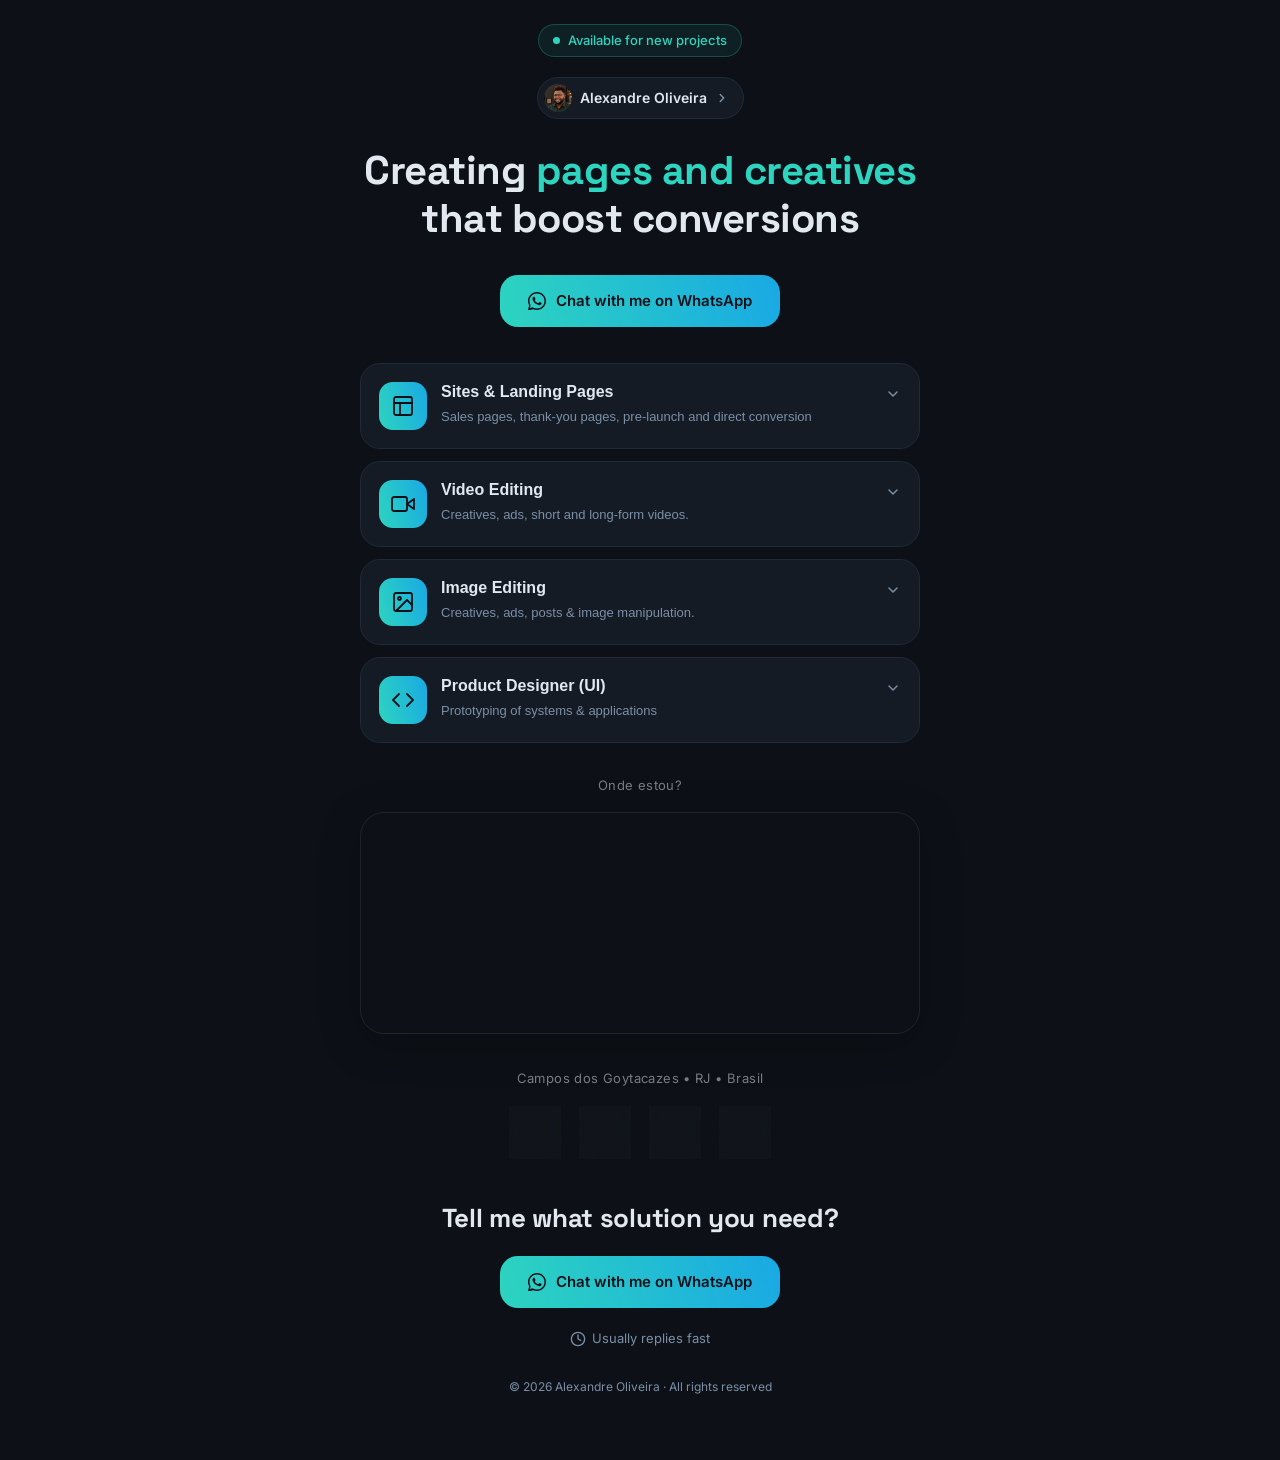
==== commit b5326522: "update: bio and images" ====
--- a/index.html
+++ b/index.html
@@ -3,12 +3,12 @@
 <head>
   <meta charset="UTF-8" />
   <meta name="viewport" content="width=device-width, initial-scale=1.0" />
-  <title>Alexandre Oliveira · Meus Vídeos</title>
+  <!-- O título é trocado pelo JS conforme o idioma detectado -->
+  <title>Serviços — Alexandre Oliveira</title>
 
   <!-- ============================================================
        FONTES DO GOOGLE FONTS
-       Inter = textos corridos
-       Space Grotesk = títulos e destaques
+       Inter = textos | Space Grotesk = títulos
   ============================================================ -->
   <link rel="preconnect" href="https://fonts.googleapis.com" />
   <link rel="preconnect" href="https://fonts.gstatic.com" crossorigin />
@@ -17,585 +17,404 @@
     rel="stylesheet"
   />
 
-  <!-- Preconnect para os servidores do Vimeo -->
-   <link rel="preconnect" href="https://player.vimeo.com">
-  <link rel="preconnect" href="https://i.vimeocdn.com">
-  <link rel="preconnect" href="https://f.vimeocdn.com">
-
-  <!-- Preconnect para os servidores do YouTube -->
-   <link rel="preconnect" href="https://www.youtube.com">
-  <link rel="preconnect" href="https://i.ytimg.com">
-
-  <!-- Folha de estilos principal -->
+  <!-- Folha de estilos do projeto principal -->
   <link rel="stylesheet" href="css/style.css" />
+  <!-- Estilos exclusivos desta página -->
+  <link rel="stylesheet" href="css/services.css" />
 </head>
 
 <body>
 
   <!-- ============================================================
-       BARRA DE IDIOMAS
-       Para adicionar link: substitua o "#" pelo URL desejado
-       Para adicionar a imagem da bandeira: coloque o arquivo .png
-       em images/flags/ e troque o src abaixo
-  ============================================================ -->
-  <nav class="lang-bar" aria-label="Seleção de idioma">
-    <a href="en.html" class="lang-btn" lang="en">
-      <!-- Troque o src pela imagem da bandeira inglesa -->
-      <img src="images/flags/en.webp" alt="English" class="flag" />
-      English
-    </a>
-    <a href="es.html" class="lang-btn" lang="es">
-      <!-- Troque o src pela imagem da bandeira espanhola -->
-      <img src="images/flags/es.webp" alt="Español" class="flag" />
-      Español
-    </a>
-    <a href="index.html" class="lang-btn lang-active" lang="pt">
-      <!-- Troque o src pela imagem da bandeira brasileira -->
-      <img src="images/flags/pt.webp" alt="Português" class="flag" />
-      Português
-    </a>
-  </nav>
+       ESTA PÁGINA NÃO TEM SELETOR DE IDIOMAS
+       O idioma é detectado automaticamente pelo JS
+  ============================================================ -->
 
   <!-- ============================================================
        BADGE "DISPONÍVEL PARA NOVOS PROJETOS"
   ============================================================ -->
   <div class="availability-badge">
     <span class="availability-dot" aria-hidden="true"></span>
-    Disponível para novos projetos
+    <span data-i18n="badge">Disponível para novos projetos</span>
   </div>
 
   <!-- ============================================================
-       CABEÇALHO PRINCIPAL
-  ============================================================ -->
-  <header class="page-header">
-    <h1 class="page-title">Meus vídeos</h1>
-
-    <!-- Cartão de perfil -->
-    <div class="profile-card">
-      <!-- Troque o src pela foto de perfil -->
-      <img
-        src="images/profile.png"
-        alt="Foto de Alexandre Oliveira"
-        class="profile-photo"
-        width="52"
-        height="52"
-        loading="lazy"
-      />
-      <div class="profile-info">
-        <strong class="profile-name">Alexandre Oliveira</strong>
-        <span class="profile-bio">
-          Designer dIgital, Designer de Produtos (UI), Web e editor de vídeos
+       CARTÃO DE PERFIL (clicável — link para página principal)
+       Troque o href pelo link da página principal do portfólio
+  ============================================================ -->
+  <a href="https://wa.me/5522988283798/" class="profile-pill" aria-label="Alexandre Oliveira — página inicial">
+    <!-- Troque o src pela sua foto de perfil -->
+    <img
+      src="images/profile.png"
+      alt="Foto de Alexandre Oliveira"
+      class="profile-photo-sm"
+      width="28"
+      height="28"
+      loading="lazy"
+    />
+    <span class="profile-pill-name">Alexandre Oliveira</span>
+    <!-- Seta para a direita -->
+    <svg xmlns="http://www.w3.org/2000/svg" width="14" height="14"
+         viewBox="0 0 24 24" fill="none" stroke="currentColor"
+         stroke-width="2.5" stroke-linecap="round" stroke-linejoin="round"
+         aria-hidden="true">
+      <polyline points="9 18 15 12 9 6"/>
+    </svg>
+  </a>
+
+  <!-- ============================================================
+       HERO — TÍTULO PRINCIPAL COM DESTAQUE EM COR
+  ============================================================ -->
+  <header class="services-hero">
+    <h1 class="services-hero-title" data-i18n-html="heroTitle">
+      Criando <span class="text-highlight">páginas e criativos</span> que aumentam conversão
+    </h1>
+  </header>
+
+  <!-- ============================================================
+       BOTÃO WHATSAPP PRINCIPAL (topo)
+       Troque o href pelo seu link do WhatsApp
+  ============================================================ -->
+  <a href="https://wa.me/5522988283798/" class="whatsapp-btn whatsapp-btn--top" target="_blank" rel="noopener noreferrer">
+    <!-- Cole aqui o SVG do ícone do WhatsApp -->
+    <svg xmlns="http://www.w3.org/2000/svg" width="18" height="18" viewBox="0 0 24 24" fill="currentColor" aria-hidden="true">
+      <path d="M17.472 14.382c-.297-.149-1.758-.867-2.03-.967-.273-.099-.471-.148-.67.15-.197.297-.767.966-.94 1.164-.173.199-.347.223-.644.075-.297-.15-1.255-.463-2.39-1.475-.883-.788-1.48-1.761-1.653-2.059-.173-.297-.018-.458.13-.606.134-.133.298-.347.446-.52.149-.174.198-.298.298-.497.099-.198.05-.371-.025-.52-.075-.149-.669-1.612-.916-2.207-.242-.579-.487-.5-.669-.51-.173-.008-.371-.01-.57-.01-.198 0-.52.074-.792.372-.272.297-1.04 1.016-1.04 2.479 0 1.462 1.065 2.875 1.213 3.074.149.198 2.096 3.2 5.077 4.487.709.306 1.262.489 1.694.625.712.227 1.36.195 1.871.118.571-.085 1.758-.719 2.006-1.413.248-.694.248-1.289.173-1.413-.074-.124-.272-.198-.57-.347z"/>
+      <path d="M12 0C5.373 0 0 5.373 0 12c0 2.105.549 4.082 1.515 5.797L.057 23.882a.5.5 0 0 0 .61.61l6.115-1.593A11.95 11.95 0 0 0 12 24c6.627 0 12-5.373 12-12S18.627 0 12 0zm0 22c-1.898 0-3.686-.513-5.223-1.41l-.374-.217-3.88 1.01 1.029-3.757-.234-.386A9.955 9.955 0 0 1 2 12C2 6.477 6.477 2 12 2s10 4.477 10 10-4.477 10-10 10z"/>
+    </svg>
+    <span data-i18n="whatsappBtn">Fale comigo no WhatsApp</span>
+  </a>
+
+  <!-- ============================================================
+       LISTA DE SERVIÇOS (acordeão / sanfona)
+       Cada .service-card é um item que expande ao clicar
+  ============================================================ -->
+  <main class="services-list" aria-label="Lista de serviços">
+
+    <!-- ----------------------------------------------------------
+         SERVIÇO 1 — SITES & LANDING PAGES
+    ---------------------------------------------------------- -->
+    <article class="service-card" aria-expanded="false">
+      <button class="service-card-header" aria-controls="service1-body" aria-expanded="false">
+        <!-- Ícone do serviço
+             Troque o SVG pelo ícone desejado (mínimo 24×24) -->
+        <div class="service-icon" aria-hidden="true">
+          <svg xmlns="http://www.w3.org/2000/svg" width="24" height="24"
+               viewBox="0 0 24 24" fill="none" stroke="currentColor"
+               stroke-width="1.8" stroke-linecap="round" stroke-linejoin="round">
+            <rect x="3" y="3" width="18" height="18" rx="2"/>
+            <path d="M3 9h18M9 21V9"/>
+          </svg>
+        </div>
+
+        <div class="service-card-info">
+          <strong class="service-card-name" data-i18n="s1name">Sites &amp; Landing Pages</strong>
+          <span class="service-card-sub" data-i18n="s1sub">Páginas de Vendas, agradecimento, pré-lançamento e conversão direta</span>
+        </div>
+
+        <!-- Seta indicadora de aberto/fechado -->
+        <span class="service-chevron" aria-hidden="true">
+          <svg xmlns="http://www.w3.org/2000/svg" width="16" height="16"
+               viewBox="0 0 24 24" fill="none" stroke="currentColor"
+               stroke-width="2.2" stroke-linecap="round" stroke-linejoin="round">
+            <polyline points="6 9 12 15 18 9"/>
+          </svg>
         </span>
+      </button>
+
+      <!-- Corpo expansível do card -->
+      <div class="service-card-body" id="service1-body" hidden>
+        <ul class="service-benefits">
+          <li data-i18n="s1b1">Estruturas criadas para gerar mais contatos e vendas</li>
+          <li data-i18n="s1b2">Design pensado para transmitir confiança e credibilidade</li>
+          <li data-i18n="s1b3">Layouts rápidos, responsivos e otimizados para campanhas e anúncios</li>
+        </ul>
+                <!-- Botão "Ver portfólio" — aparece apenas dentro deste card
+             Troque o href pelo link do portfólio de vídeos -->
+        <!--
+             
+        
+        
+        <a href="#" class="service-portfolio-btn" target="_blank" rel="noopener noreferrer">
+        
+          <svg xmlns="http://www.w3.org/2000/svg" width="16" height="16"
+               viewBox="0 0 24 24" fill="none" stroke="currentColor"
+               stroke-width="2" stroke-linecap="round" stroke-linejoin="round"
+               aria-hidden="true">
+            <path d="M1 12s4-8 11-8 11 8 11 8-4 8-11 8-11-8-11-8z"/>
+            <circle cx="12" cy="12" r="3"/>
+          </svg>
+          <span data-i18n="verPortfolio">Ver portfólio</span>
+        </a>
+
+
+
+      -->
       </div>
 
-      <!-- Botão de mensagem/contato no cabeçalho
-           Troque o href pelo link desejado (ex: WhatsApp, email)
-           Substitua o conteúdo interno pelo seu SVG -->
-      <a href="http://wa.me/5522988283798/" class="icon-btn" aria-label="Enviar mensagem">
-        <!-- Cole aqui o SVG do ícone de mensagem -->
-        <svg width="23" height="23" viewBox="0 0 23 23" fill="none" xmlns="http://www.w3.org/2000/svg">
-        <path d="M7.57079 19.1667C9.39985 20.1049 11.5039 20.3591 13.5037 19.8833C15.5036 19.4075 17.2677 18.2331 18.4783 16.5717C19.6889 14.9102 20.2662 12.8711 20.1064 10.8216C19.9465 8.77221 19.0599 6.84726 17.6063 5.39368C16.1527 3.9401 14.2277 3.05349 12.1783 2.8936C10.1289 2.73372 8.0897 3.31108 6.42829 4.52165C4.76687 5.73221 3.59246 7.49637 3.11667 9.49623C2.64089 11.4961 2.89503 13.6001 3.83329 15.4292L1.91663 21.0833L7.57079 19.1667Z" stroke="#0B101D" stroke-width="1.5" stroke-linecap="round" stroke-linejoin="round"/>
-        </svg>
-      </a>
-    </div>
-  </header>
-
-  <!-- ============================================================
-       SEÇÃO PRINCIPAL DE VÍDEOS
-  ============================================================ -->
-  <main class="main-content">
+      <!-- Texto de controle: "Ver mais" / "Ver menos" 
+      <div class="service-toggle-label" aria-hidden="true">
+        <span class="label-open" data-i18n="verMais">Ver mais</span>
+        <span class="label-close" data-i18n="verMenos">Ver menos</span>
+      </div>-->
+    </article>
+
 
     <!-- ----------------------------------------------------------
-         PROJETO 1 — INSTAGRAM @eualvarolage
+         SERVIÇO 2 — EDIÇÃO DE VÍDEOS (começa aberto no print)
     ---------------------------------------------------------- -->
-    <section class="project-section" aria-labelledby="projeto1-titulo">
-
-      <!-- Cabeçalho do projeto: logo + @handle -->
-      <div class="project-header">
-        <!-- Cole aqui o SVG do logo do Instagram (ou outra plataforma) -->
-        <svg width="80" id="Camada_1" xmlns="http://www.w3.org/2000/svg" version="1.1" viewBox="0 0 800 226.9">
-        <!-- Generator: Adobe Illustrator 30.0.0, SVG Export Plug-In . SVG Version: 2.1.1 Build 123)  -->
-        <defs>
-        <style>
-        .st0 {
-        fill: #ffffff;
-        }
-        </style>
-        </defs>
-        <path class="st0" d="M41.2.7C24.8,7.6,6.8,26.9,1.1,51.3c-7.2,30.8,22.8,43.8,25.2,39.6,2.9-5-5.4-6.7-7.1-22.7-2.2-20.6,7.4-43.7,19.5-53.8,2.2-1.9,2.1.7,2.1,5.6,0,8.7-.5,86.3-.5,102.6s-.9,28.9-2.5,35.7c-1.6,6.9-4.3,11.6-2.3,13.4,2.2,2,11.8-2.8,17.4-10.5,6.7-9.3,9-20.4,9.4-32.5.5-14.6.5-37.8.5-51,0-12.1.2-47.6-.2-68.9-.1-5.2-14.6-10.7-21.5-7.9ZM796.4,116c-2.4,0-3.5,2.4-4.4,6.6-3.1,14.3-6.4,17.6-10.6,17.6s-8.9-7.1-10-21.3c-.9-11.2-.7-31.7.4-52.2.2-4.2-.9-8.4-12.2-12.5-4.9-1.8-11.9-4.4-15.4,4.1-9.9,23.9-13.8,42.9-14.7,50.7,0,.4-.5.5-.6-.5-.6-6.2-1.9-17.4-2-41,0-4.6-1-8.5-6.1-11.7-3.3-2.1-13.3-5.8-16.9-1.4-3.1,3.6-6.7,13.2-10.5,24.7-3.1,9.3-5.2,15.6-5.2,15.6,0,0,0-25.1,0-34.6,0-3.6-2.4-4.8-3.2-5-3.3-1-9.9-2.6-12.7-2.6s-4.3,1.9-4.3,4.7-.5,33-.5,55.8,0,2.1,0,3.2c-1.9,10.5-8.1,24.7-14.8,24.7s-9.9-6-9.9-33.2.5-22.8.7-34.3c.1-6.6.4-11.7.4-12.8,0-3.5-6.2-5.3-9-6-2.9-.7-5.3-.9-7.3-.8-2.7.2-4.7,2-4.7,4.4s0,3.9,0,3.9c-3.5-5.6-9.2-9.4-13-10.5-10.2-3-20.8-.3-28.8,10.9-6.4,8.9-10.2,19-11.7,33.5-1.1,10.6-.7,21.4,1.2,30.5-2.4,10.3-6.8,14.5-11.6,14.5-7,0-12.1-11.4-11.5-31.2.4-13,3-22.1,5.8-35.3,1.2-5.6.2-8.6-2.2-11.4-2.3-2.6-7.1-3.9-14-2.3-4.9,1.2-12,2.4-18.5,3.4,0,0,.4-1.6.7-4.3,1.7-14.4-14-13.2-19-8.6-3,2.7-5,6-5.8,11.8-1.2,9.2,6.3,13.6,6.3,13.6-2.5,11.3-8.5,26.1-14.8,36.8-3.4,5.7-5.9,10-9.2,14.5,0-1.7,0-3.4,0-5,0-23.8.2-42.5.4-49.3.1-6.6.4-11.6.4-12.7,0-2.6-1.5-3.6-4.7-4.8-2.8-1.1-6.1-1.9-9.5-2.1-4.3-.3-6.9,1.9-6.8,4.6,0,.5,0,3.6,0,3.6-3.5-5.6-9.2-9.4-13-10.5-10.2-3-20.8-.3-28.8,10.9-6.4,8.9-10.5,21.4-11.7,33.4-1.1,11.2-.9,20.7.6,28.7-1.6,8-6.3,16.4-11.5,16.4s-10.6-6-10.6-33.2.5-22.8.7-34.3c.1-6.6.4-11.7.4-12.8,0-3.5-6.2-5.3-9-6-3-.7-5.5-.9-7.5-.8-2.6.2-4.4,2.5-4.4,4.3v4c-3.5-5.6-9.2-9.4-13-10.5-10.2-3-20.8-.3-28.8,10.9-5.3,7.3-9.5,15.4-11.7,33.3-.6,5.2-.9,10-.9,14.5-2.1,12.8-11.4,27.7-19,27.7s-8.7-8.6-8.7-27,1.5-59.3,1.8-62.6c0,0,9.6-.2,11.4-.2,4.8,0,9.1,0,15.5-.3,3.2-.2,6.3-11.6,3-13-1.5-.6-12.1-1.2-16.2-1.3-3.5,0-13.3-.8-13.3-.8,0,0,.9-23.1,1.1-25.6.2-2-2.5-3.1-4-3.7-3.7-1.6-7-2.3-10.8-3.1-5.4-1.1-7.8,0-8.3,4.5-.7,6.9-1.1,27.1-1.1,27.1-3.9,0-17.4-.8-21.4-.8s-7.6,15.8-2.6,16c5.8.2,16,.4,22.7.6,0,0-.3,35.4-.3,46.3s0,2.3,0,3.4c-3.7,19.3-16.8,29.8-16.8,29.8,2.8-12.8-2.9-22.4-13.3-30.5-3.8-3-11.3-8.7-19.7-14.9,0,0,4.9-4.8,9.2-14.4,3.1-6.8,3.2-14.7-4.3-16.4-12.4-2.9-22.6,6.3-25.7,16-2.4,7.5-1.1,13.1,3.5,18.9.3.4.7.9,1.1,1.3-2.8,5.4-6.6,12.7-9.9,18.3-9,15.6-15.9,28-21,28s-4.1-12.6-4.1-24.3.7-25.4,1.3-41.2c.2-5.2-2.4-8.2-6.8-10.9-2.7-1.6-8.3-4.9-11.6-4.9-4.9,0-19.1.7-32.5,39.4-1.7,4.9-5,13.8-5,13.8l.3-46.6c0-1.1-.6-2.2-1.9-2.9-2.3-1.2-8.3-3.7-13.7-3.7s-3.8,1.2-3.8,3.6l-.5,73c0,5.5.1,12,.7,14.8.5,2.8,1.4,5.1,2.5,6.5,1.1,1.4,2.4,2.4,4.4,2.8,1.9.4,12.6,1.8,13.1-2.3.7-4.9.7-10.1,6.3-29.8,8.7-30.6,20-45.5,25.4-50.8.9-.9,2-1,1.9.5-.2,6.7-1,23.5-1.6,37.7-1.4,38.1,5.5,45.2,15.4,45.2s18.3-7.5,29.7-26.6c7.1-11.9,14.1-23.5,19-31.9,3.5,3.2,7.4,6.7,11.3,10.4,9,8.6,12,16.7,10,24.5-1.5,5.9-7.2,12-17.3,6.1-2.9-1.7-4.2-3.1-7.2-5-1.6-1-4-1.4-5.5-.3-3.8,2.9-5.9,6.5-7.2,11-1.2,4.4,3.2,6.7,7.7,8.7,3.9,1.7,12.3,3.3,17.7,3.5,20.9.7,37.6-10.1,49.2-37.8,2.1,24,10.9,37.6,26.3,37.6s20.6-13.3,25.1-26.4c1.3,5.3,3.2,10,5.7,13.9,11.9,18.8,34.9,14.7,46.4-1.2,3.6-4.9,4.1-6.7,4.1-6.7,1.7,15.1,13.8,20.3,20.8,20.3s15.8-3.7,21.4-16.4c.6,1.4,1.4,2.7,2.2,3.9,11.9,18.8,34.9,14.7,46.4-1.2.5-.8,1-1.4,1.4-2l.3,9.9-10.6,9.8c-17.8,16.3-31.4,28.7-32.4,43.2-1.3,18.4,13.7,25.3,25,26.2,12,1,22.3-5.7,28.6-15,5.6-8.2,9.2-25.7,8.9-43.1-.1-6.9-.3-15.8-.4-25.3,6.3-7.3,13.3-16.5,19.8-27.2,7.1-11.7,14.7-27.5,18.6-39.7,0,0,6.6,0,13.6-.4,2.3-.1,2.9.3,2.5,2-.5,2-8.9,34.3-1.2,55.9,5.2,14.7,17,19.5,24,19.5s16-6.2,20.2-15.4c.5,1,1,2,1.6,2.9,11.9,18.8,34.8,14.7,46.4-1.2,2.6-3.6,4.1-6.7,4.1-6.7,2.5,15.6,14.6,20.4,21.6,20.4s14.1-3,19.7-16.2c.2,5.8.6,10.6,1.2,12,.4.9,2.4,2.1,3.9,2.6,6.6,2.5,13.4,1.3,15.9.8,1.7-.4,3.1-1.7,3.3-5.3.5-9.4.2-25.2,3-37,4.8-19.7,9.3-27.4,11.4-31.2,1.2-2.1,2.5-2.5,2.6-.2,0,4.5.3,17.9,2.2,35.8,1.4,13.2,3.2,21,4.6,23.4,4,7.1,8.9,7.4,12.9,7.4s7.9-.7,7.4-5.2c-.2-2.2.2-15.7,4.9-35.1,3.1-12.7,8.2-24.2,10.1-28.3.7-1.5,1-.3,1,0-.4,8.7-1.3,37.3,2.3,53,4.8,21.2,18.8,23.5,23.7,23.5,10.4,0,18.9-7.9,21.7-28.7.7-5-.3-8.9-3.4-8.9h0ZM361.3,103.1c-.6,11-2.7,20.2-6.2,26.9-6.2,12.1-18.6,15.9-24-1.5-3.9-12.6-2.6-29.8-1-39.1,2.4-13.8,8.5-23.5,17.9-22.6,9.7,1,14.4,13.4,13.2,36.3ZM456.3,103.3c-.6,10.4-3.2,20.8-6.2,26.7-6.1,12.2-18.7,16-24-1.5-3.6-12-2.7-27.5-1-37.2,2.3-12.7,7.9-24.4,17.9-24.4,9.8,0,14.6,10.7,13.2,36.5ZM458.8,174.2c-.1,19-3.1,35.6-9.5,40.4-9.1,6.8-21.3,1.7-18.7-12.1,2.2-12.2,12.8-24.7,28.3-40,0,0,0,3.5,0,11.7ZM622.6,103.4c-.5,11.4-3.1,20.3-6.2,26.6-6.1,12.2-18.7,16-24-1.5-2.9-9.5-3-25.5-1-38.8,2.1-13.6,8.1-23.8,17.9-22.9,9.7.9,14.3,13.4,13.2,36.6Z"/>
-        </svg>
-
-        <!-- Troque o href pelo link do perfil no Instagram -->
-        <a href="https://www.instagram.com/eualvarolage/" class="platform-handle" id="projeto1-titulo" target="_blank" rel="noopener noreferrer">
-          @eualvarolages
+    <article class="service-card" aria-expanded="false">
+      <button class="service-card-header" aria-controls="service2-body" aria-expanded="false">
+        <div class="service-icon" aria-hidden="true">
+          <svg xmlns="http://www.w3.org/2000/svg" width="24" height="24"
+               viewBox="0 0 24 24" fill="none" stroke="currentColor"
+               stroke-width="1.8" stroke-linecap="round" stroke-linejoin="round">
+            <path d="M23 7 16 12 23 17V7z"/>
+            <rect x="1" y="5" width="15" height="14" rx="2"/>
+          </svg>
+        </div>
+
+        <div class="service-card-info">
+          <strong class="service-card-name" data-i18n="s2name">Edição de vídeos</strong>
+          <span class="service-card-sub" data-i18n="s2sub">Criativos, anúncios, vídeos curtos e longos.</span>
+        </div>
+
+        <span class="service-chevron" aria-hidden="true">
+          <svg xmlns="http://www.w3.org/2000/svg" width="16" height="16"
+               viewBox="0 0 24 24" fill="none" stroke="currentColor"
+               stroke-width="2.2" stroke-linecap="round" stroke-linejoin="round">
+            <polyline points="6 9 12 15 18 9"/>
+          </svg>
+        </span>
+      </button>
+
+      <div class="service-card-body" id="service2-body" hidden>
+        <ul class="service-benefits">
+          <li data-i18n="s2b1">Vídeos que aumentam retenção e conversão em anúncios</li>
+          <li data-i18n="s2b2">Criativos otimizados para tráfego pago</li>
+          <li data-i18n="s2b3">Conteúdos pensados para prender atenção nos primeiros 3 segundos</li>
+        </ul>
+
+        <!-- Botão "Ver portfólio" — aparece apenas dentro deste card
+             Troque o href pelo link do portfólio de vídeos -->
+        <a href="/video-pt.html" class="service-portfolio-btn" target="_blank" rel="noopener noreferrer">
+          <!-- Ícone de olho -->
+          <svg xmlns="http://www.w3.org/2000/svg" width="16" height="16"
+               viewBox="0 0 24 24" fill="none" stroke="currentColor"
+               stroke-width="2" stroke-linecap="round" stroke-linejoin="round"
+               aria-hidden="true">
+            <path d="M1 12s4-8 11-8 11 8 11 8-4 8-11 8-11-8-11-8z"/>
+            <circle cx="12" cy="12" r="3"/>
+          </svg>
+          <span data-i18n="verPortfolio">Ver portfólio</span>
         </a>
       </div>
-
-      <!-- Grade / carrossel de vídeos 9:16 -->
-      <!-- No mobile: vira carrossel horizontal (scroll)
-           No PC: exibe todos em grade 2×2 -->
-      <div class="video-grid carousel" role="list">
-
-        <!-- ---- VÍDEO 1 ----
-             thumb-src   = caminho ou URL da miniatura (thumbnail)
-             data-vimeo  = ID do vídeo no Vimeo (ex: 123456789) -->
-        <div class="video-item ratio-9-16" role="listitem">
-          <div
-            class="video-thumb"
-            data-vimeo="1188566480"
-            style="background-image: url('images/thumbnails/proj1-vid1.webp')"
-            aria-label="Assistir vídeo 1"
-            tabindex="0"
-            role="button"
-          >
-            <button class="play-btn" aria-label="Play">
-              <!-- Ícone de play — você pode substituir pelo seu SVG -->
-              <svg xmlns="http://www.w3.org/2000/svg" width="36" height="36" viewBox="0 0 24 24" fill="currentColor" aria-hidden="true">
-                <polygon points="5,3 19,12 5,21"/>
-              </svg>
-            </button>
-          </div>
-          <!-- O iframe do Vimeo é inserido aqui via JS ao clicar em play -->
-        </div>
-
-        <!-- ---- VÍDEO 2 ---- -->
-        <div class="video-item ratio-9-16" role="listitem">
-          <div
-            class="video-thumb"
-            data-vimeo="1188611973"
-            style="background-image: url('images/thumbnails/proj1-vid2.webp')"
-            aria-label="Assistir vídeo 2"
-            tabindex="0"
-            role="button"
-          >
-            <button class="play-btn" aria-label="Play">
-              <svg xmlns="http://www.w3.org/2000/svg" width="36" height="36" viewBox="0 0 24 24" fill="currentColor" aria-hidden="true">
-                <polygon points="5,3 19,12 5,21"/>
-              </svg>
-            </button>
-          </div>
-        </div>
-
-        <!-- ---- VÍDEO 3 ---- -->
-        <div class="video-item ratio-9-16" role="listitem">
-          <div
-            class="video-thumb"
-            data-vimeo="1188614020"
-            style="background-image: url('images/thumbnails/proj1-vid3.webp')"
-            aria-label="Assistir vídeo 3"
-            tabindex="0"
-            role="button"
-          >
-            <button class="play-btn" aria-label="Play">
-              <svg xmlns="http://www.w3.org/2000/svg" width="36" height="36" viewBox="0 0 24 24" fill="currentColor" aria-hidden="true">
-                <polygon points="5,3 19,12 5,21"/>
-              </svg>
-            </button>
-          </div>
-        </div>
-
-        <!-- ---- VÍDEO 4 ---- -->
-        <div class="video-item ratio-9-16" role="listitem">
-          <div
-            class="video-thumb"
-            data-vimeo="1188614745"
-            style="background-image: url('images/thumbnails/proj1-vid4.webp')"
-            aria-label="Assistir vídeo 4"
-            tabindex="0"
-            role="button"
-          >
-            <button class="play-btn" aria-label="Play">
-              <svg xmlns="http://www.w3.org/2000/svg" width="36" height="36" viewBox="0 0 24 24" fill="currentColor" aria-hidden="true">
-                <polygon points="5,3 19,12 5,21"/>
-              </svg>
-            </button>
-          </div>
-        </div>
-
-      </div><!-- /video-grid -->
-
-      <!-- ----- Vídeo 5 ----- 16:9 -->
-    
-      <div class="video-item ratio-16-9">
-      <div
-      class="video-thumb"
-      data-youtube="K-4NsRtoq54"
-      style="background-image: url('images/thumbnails/proj1-vid5.webp')"
-      aria-label="Assistir vídeo"
-      tabindex="0"
-      role="button"
-  >
-    <button class="play-btn play-btn--large" aria-label="Play">
-      <svg xmlns="http://www.w3.org/2000/svg" width="48" height="48" viewBox="0 0 24 24" fill="currentColor">
-        <polygon points="5,3 19,12 5,21"/>
-      </svg>
-    </button>
+<!--
+      <div class="service-toggle-label" aria-hidden="true">
+        <span class="label-open" data-i18n="verMais">Ver mais</span>
+        <span class="label-close" data-i18n="verMenos">Ver menos</span>
+      </div>-->
+    </article>
+
+
+    <!-- ----------------------------------------------------------
+         SERVIÇO 3 — EDIÇÃO DE IMAGENS
+    ---------------------------------------------------------- -->
+    <article class="service-card" aria-expanded="false">
+      <button class="service-card-header" aria-controls="service3-body" aria-expanded="false">
+        <div class="service-icon" aria-hidden="true">
+          <svg xmlns="http://www.w3.org/2000/svg" width="24" height="24"
+               viewBox="0 0 24 24" fill="none" stroke="currentColor"
+               stroke-width="1.8" stroke-linecap="round" stroke-linejoin="round">
+            <rect x="3" y="3" width="18" height="18" rx="2"/>
+            <circle cx="8.5" cy="8.5" r="1.5"/>
+            <polyline points="21 15 16 10 5 21"/>
+          </svg>
+        </div>
+
+        <div class="service-card-info">
+          <strong class="service-card-name" data-i18n="s3name">Edição de Imagens</strong>
+          <span class="service-card-sub" data-i18n="s3sub">Criativos, anúncios, posts &amp; manipulação de imagem.</span>
+        </div>
+
+        <span class="service-chevron" aria-hidden="true">
+          <svg xmlns="http://www.w3.org/2000/svg" width="16" height="16"
+               viewBox="0 0 24 24" fill="none" stroke="currentColor"
+               stroke-width="2.2" stroke-linecap="round" stroke-linejoin="round">
+            <polyline points="6 9 12 15 18 9"/>
+          </svg>
+        </span>
+      </button>
+
+      <div class="service-card-body" id="service3-body" hidden>
+        <ul class="service-benefits">
+          <li data-i18n="s3b1">Imagens mais profissionais e atrativas para anúncios e redes sociais</li>
+          <li data-i18n="s3b2">Artes pensadas para aumentar percepção de valor da marca</li>
+          <li data-i18n="s3b3">Edições otimizadas para diferentes formatos e plataformas</li>
+        </ul>
+
+        <!-- Botão "Ver portfólio" — aparece apenas dentro deste card
+             Troque o href pelo link do portfólio de vídeos -->
+        <a href="images-pt.html" class="service-portfolio-btn" target="_blank" rel="noopener noreferrer">
+          <!-- Ícone de olho -->
+          <svg xmlns="http://www.w3.org/2000/svg" width="16" height="16"
+               viewBox="0 0 24 24" fill="none" stroke="currentColor"
+               stroke-width="2" stroke-linecap="round" stroke-linejoin="round"
+               aria-hidden="true">
+            <path d="M1 12s4-8 11-8 11 8 11 8-4 8-11 8-11-8-11-8z"/>
+            <circle cx="12" cy="12" r="3"/>
+          </svg>
+          <span data-i18n="verPortfolio">Ver portfólio</span>
+        </a>
+
+      </div>
+<!--
+      <div class="service-toggle-label" aria-hidden="true">
+        <span class="label-open" data-i18n="verMais">Ver mais</span>
+        <span class="label-close" data-i18n="verMenos">Ver menos</span>
+      </div>
+    -->
+    </article>
+
+
+    <!-- ----------------------------------------------------------
+         SERVIÇO 4 — DESIGNER DE PRODUTO (UI)
+    ---------------------------------------------------------- -->
+    <article class="service-card" aria-expanded="false">
+      <button class="service-card-header" aria-controls="service4-body" aria-expanded="false">
+        <div class="service-icon" aria-hidden="true">
+          <svg xmlns="http://www.w3.org/2000/svg" width="24" height="24"
+               viewBox="0 0 24 24" fill="none" stroke="currentColor"
+               stroke-width="1.8" stroke-linecap="round" stroke-linejoin="round">
+            <polyline points="16 18 22 12 16 6"/>
+            <polyline points="8 6 2 12 8 18"/>
+          </svg>
+        </div>
+
+        <div class="service-card-info">
+          <strong class="service-card-name" data-i18n="s4name">Designer de Produto (UI)</strong>
+          <span class="service-card-sub" data-i18n="s4sub">Prototipagem de sistemas &amp; aplicativos</span>
+        </div>
+
+        <span class="service-chevron" aria-hidden="true">
+          <svg xmlns="http://www.w3.org/2000/svg" width="16" height="16"
+               viewBox="0 0 24 24" fill="none" stroke="currentColor"
+               stroke-width="2.2" stroke-linecap="round" stroke-linejoin="round">
+            <polyline points="6 9 12 15 18 9"/>
+          </svg>
+        </span>
+      </button>
+
+      <div class="service-card-body" id="service4-body" hidden>
+        <ul class="service-benefits">
+          <li data-i18n="s4b1">Visualização clara do produto antes de investir em programação</li>
+          <li data-i18n="s4b2">Protótipos que facilitam apresentações, validações e vendas</li>
+          <li data-i18n="s4b3">Experiências planejadas para melhorar usabilidade e retenção</li>
+        </ul>
+
+        <!-- Botão "Ver portfólio" — aparece apenas dentro deste card
+             Troque o href pelo link do portfólio de vídeos -->
+
+             <!--
+        <a href="#" class="service-portfolio-btn" target="_blank" rel="noopener noreferrer">
+      
+          <svg xmlns="http://www.w3.org/2000/svg" width="16" height="16"
+               viewBox="0 0 24 24" fill="none" stroke="currentColor"
+               stroke-width="2" stroke-linecap="round" stroke-linejoin="round"
+               aria-hidden="true">
+            <path d="M1 12s4-8 11-8 11 8 11 8-4 8-11 8-11-8-11-8z"/>
+            <circle cx="12" cy="12" r="3"/>
+          </svg>
+          <span data-i18n="verPortfolio">Ver portfólio</span>
+        </a>
+-->
+
+
+
+      </div>
+<!--
+      <div class="service-toggle-label" aria-hidden="true">
+        <span class="label-open" data-i18n="verMais">Ver mais</span>
+        <span class="label-close" data-i18n="verMenos">Ver menos</span>
+      </div>-->
+    </article>
+
+<section class="onde-estou">
+
+  <p class="social-location">
+    Onde estou?
+  </p>
+</section>
+  </main><!-- /services-list -->
+
+  <section class="contact-map">
+
+  <iframe
+    src="https://maps.google.com/maps?q=Campos%20dos%20Goytacazes&t=&z=13&ie=UTF8&iwloc=&output=embed"
+    loading="lazy"
+    allowfullscreen
+    referrerpolicy="no-referrer-when-downgrade">
+  </iframe>
+
+</section>
+
+<section class="social-section">
+
+  <p class="social-location">
+    Campos dos Goytacazes • RJ • Brasil
+  </p>
+
+  <div class="social-links">
+
+    <a href="#" class="social-btn" aria-label="Telegram">
+      <!-- SVG Telegram -->
+      <svg viewBox="0 0 24 24" fill="none" stroke="currentColor"
+           stroke-width="2" stroke-linecap="round"
+           stroke-linejoin="round">
+        <path d="M22 2 11 13"/>
+        <path d="M22 2 15 22 11 13 2 9 22 2z"/>
+      </svg>
+    </a>
+
+    <a href="#" class="social-btn" aria-label="Discord">
+      <!-- SVG Discord -->
+      <svg viewBox="0 0 24 24" fill="none" stroke="currentColor"
+           stroke-width="2" stroke-linecap="round"
+           stroke-linejoin="round">
+        <path d="M8 9h.01"/>
+        <path d="M16 9h.01"/>
+        <path d="M9 15c1 .7 2 .7 3 .7s2 0 3-.7"/>
+        <path d="M7 5c3-1 7-1 10 0"/>
+        <path d="M7 5 5 19c2 1 4 1.5 7 1.5S17 20 19 19L17 5"/>
+      </svg>
+    </a>
+
+    <a href="#" class="social-btn" aria-label="LinkedIn">
+      <!-- SVG LinkedIn -->
+      <svg viewBox="0 0 24 24" fill="none" stroke="currentColor"
+           stroke-width="2" stroke-linecap="round"
+           stroke-linejoin="round">
+        <path d="M16 8a6 6 0 0 1 6 6v7h-4v-7a2 2 0 0 0-2-2 2 2 0 0 0-2 2v7h-4v-7a6 6 0 0 1 6-6z"/>
+        <rect x="2" y="9" width="4" height="12"/>
+        <circle cx="4" cy="4" r="2"/>
+      </svg>
+    </a>
+
+    <a href="mailto:seuemail@email.com"
+       class="social-btn"
+       aria-label="Email">
+
+      <!-- SVG Email -->
+      <svg viewBox="0 0 24 24" fill="none" stroke="currentColor"
+           stroke-width="2" stroke-linecap="round"
+           stroke-linejoin="round">
+        <rect x="3" y="5" width="18" height="14" rx="2"/>
+        <path d="m3 7 9 6 9-6"/>
+      </svg>
+    </a>
+
   </div>
-</div>
-      <!-- ----- /Vídeo 5 ----- 16:9 -->
-
-      <!-- Descrição do projeto -->
-      <p class="project-desc">
-        O Sr. Álvaro conseguiu vender na internet produtos digitais na Colômbia,
-        quando decidiu vender seus conhecimentos para outras pessoas. Ele começou
-        bem, mas percebeu que suas vendas multiplicaram depois que decidiu mudar
-        seus vídeos básicos, por vídeos com foco em manter a atenção do lead.
-      </p>
-
-    </section><!-- /projeto 1 -->
-
-
-    <!-- ----------------------------------------------------------
-         PROJETO 2 — INSTAGRAM @feijãoauto.peças
-    ---------------------------------------------------------- -->
-    <section class="project-section" aria-labelledby="projeto2-titulo">
-
-      <div class="project-header">
-        <!-- Cole aqui o SVG do logo do Instagram -->
-        <svg width="80" id="Camada_1" xmlns="http://www.w3.org/2000/svg" version="1.1" viewBox="0 0 800 226.9">
-        <!-- Generator: Adobe Illustrator 30.0.0, SVG Export Plug-In . SVG Version: 2.1.1 Build 123)  -->
-        <defs>
-        <style>
-        .st0 {
-        fill: #ffffff;
-        }
-        </style>
-        </defs>
-        <path class="st0" d="M41.2.7C24.8,7.6,6.8,26.9,1.1,51.3c-7.2,30.8,22.8,43.8,25.2,39.6,2.9-5-5.4-6.7-7.1-22.7-2.2-20.6,7.4-43.7,19.5-53.8,2.2-1.9,2.1.7,2.1,5.6,0,8.7-.5,86.3-.5,102.6s-.9,28.9-2.5,35.7c-1.6,6.9-4.3,11.6-2.3,13.4,2.2,2,11.8-2.8,17.4-10.5,6.7-9.3,9-20.4,9.4-32.5.5-14.6.5-37.8.5-51,0-12.1.2-47.6-.2-68.9-.1-5.2-14.6-10.7-21.5-7.9ZM796.4,116c-2.4,0-3.5,2.4-4.4,6.6-3.1,14.3-6.4,17.6-10.6,17.6s-8.9-7.1-10-21.3c-.9-11.2-.7-31.7.4-52.2.2-4.2-.9-8.4-12.2-12.5-4.9-1.8-11.9-4.4-15.4,4.1-9.9,23.9-13.8,42.9-14.7,50.7,0,.4-.5.5-.6-.5-.6-6.2-1.9-17.4-2-41,0-4.6-1-8.5-6.1-11.7-3.3-2.1-13.3-5.8-16.9-1.4-3.1,3.6-6.7,13.2-10.5,24.7-3.1,9.3-5.2,15.6-5.2,15.6,0,0,0-25.1,0-34.6,0-3.6-2.4-4.8-3.2-5-3.3-1-9.9-2.6-12.7-2.6s-4.3,1.9-4.3,4.7-.5,33-.5,55.8,0,2.1,0,3.2c-1.9,10.5-8.1,24.7-14.8,24.7s-9.9-6-9.9-33.2.5-22.8.7-34.3c.1-6.6.4-11.7.4-12.8,0-3.5-6.2-5.3-9-6-2.9-.7-5.3-.9-7.3-.8-2.7.2-4.7,2-4.7,4.4s0,3.9,0,3.9c-3.5-5.6-9.2-9.4-13-10.5-10.2-3-20.8-.3-28.8,10.9-6.4,8.9-10.2,19-11.7,33.5-1.1,10.6-.7,21.4,1.2,30.5-2.4,10.3-6.8,14.5-11.6,14.5-7,0-12.1-11.4-11.5-31.2.4-13,3-22.1,5.8-35.3,1.2-5.6.2-8.6-2.2-11.4-2.3-2.6-7.1-3.9-14-2.3-4.9,1.2-12,2.4-18.5,3.4,0,0,.4-1.6.7-4.3,1.7-14.4-14-13.2-19-8.6-3,2.7-5,6-5.8,11.8-1.2,9.2,6.3,13.6,6.3,13.6-2.5,11.3-8.5,26.1-14.8,36.8-3.4,5.7-5.9,10-9.2,14.5,0-1.7,0-3.4,0-5,0-23.8.2-42.5.4-49.3.1-6.6.4-11.6.4-12.7,0-2.6-1.5-3.6-4.7-4.8-2.8-1.1-6.1-1.9-9.5-2.1-4.3-.3-6.9,1.9-6.8,4.6,0,.5,0,3.6,0,3.6-3.5-5.6-9.2-9.4-13-10.5-10.2-3-20.8-.3-28.8,10.9-6.4,8.9-10.5,21.4-11.7,33.4-1.1,11.2-.9,20.7.6,28.7-1.6,8-6.3,16.4-11.5,16.4s-10.6-6-10.6-33.2.5-22.8.7-34.3c.1-6.6.4-11.7.4-12.8,0-3.5-6.2-5.3-9-6-3-.7-5.5-.9-7.5-.8-2.6.2-4.4,2.5-4.4,4.3v4c-3.5-5.6-9.2-9.4-13-10.5-10.2-3-20.8-.3-28.8,10.9-5.3,7.3-9.5,15.4-11.7,33.3-.6,5.2-.9,10-.9,14.5-2.1,12.8-11.4,27.7-19,27.7s-8.7-8.6-8.7-27,1.5-59.3,1.8-62.6c0,0,9.6-.2,11.4-.2,4.8,0,9.1,0,15.5-.3,3.2-.2,6.3-11.6,3-13-1.5-.6-12.1-1.2-16.2-1.3-3.5,0-13.3-.8-13.3-.8,0,0,.9-23.1,1.1-25.6.2-2-2.5-3.1-4-3.7-3.7-1.6-7-2.3-10.8-3.1-5.4-1.1-7.8,0-8.3,4.5-.7,6.9-1.1,27.1-1.1,27.1-3.9,0-17.4-.8-21.4-.8s-7.6,15.8-2.6,16c5.8.2,16,.4,22.7.6,0,0-.3,35.4-.3,46.3s0,2.3,0,3.4c-3.7,19.3-16.8,29.8-16.8,29.8,2.8-12.8-2.9-22.4-13.3-30.5-3.8-3-11.3-8.7-19.7-14.9,0,0,4.9-4.8,9.2-14.4,3.1-6.8,3.2-14.7-4.3-16.4-12.4-2.9-22.6,6.3-25.7,16-2.4,7.5-1.1,13.1,3.5,18.9.3.4.7.9,1.1,1.3-2.8,5.4-6.6,12.7-9.9,18.3-9,15.6-15.9,28-21,28s-4.1-12.6-4.1-24.3.7-25.4,1.3-41.2c.2-5.2-2.4-8.2-6.8-10.9-2.7-1.6-8.3-4.9-11.6-4.9-4.9,0-19.1.7-32.5,39.4-1.7,4.9-5,13.8-5,13.8l.3-46.6c0-1.1-.6-2.2-1.9-2.9-2.3-1.2-8.3-3.7-13.7-3.7s-3.8,1.2-3.8,3.6l-.5,73c0,5.5.1,12,.7,14.8.5,2.8,1.4,5.1,2.5,6.5,1.1,1.4,2.4,2.4,4.4,2.8,1.9.4,12.6,1.8,13.1-2.3.7-4.9.7-10.1,6.3-29.8,8.7-30.6,20-45.5,25.4-50.8.9-.9,2-1,1.9.5-.2,6.7-1,23.5-1.6,37.7-1.4,38.1,5.5,45.2,15.4,45.2s18.3-7.5,29.7-26.6c7.1-11.9,14.1-23.5,19-31.9,3.5,3.2,7.4,6.7,11.3,10.4,9,8.6,12,16.7,10,24.5-1.5,5.9-7.2,12-17.3,6.1-2.9-1.7-4.2-3.1-7.2-5-1.6-1-4-1.4-5.5-.3-3.8,2.9-5.9,6.5-7.2,11-1.2,4.4,3.2,6.7,7.7,8.7,3.9,1.7,12.3,3.3,17.7,3.5,20.9.7,37.6-10.1,49.2-37.8,2.1,24,10.9,37.6,26.3,37.6s20.6-13.3,25.1-26.4c1.3,5.3,3.2,10,5.7,13.9,11.9,18.8,34.9,14.7,46.4-1.2,3.6-4.9,4.1-6.7,4.1-6.7,1.7,15.1,13.8,20.3,20.8,20.3s15.8-3.7,21.4-16.4c.6,1.4,1.4,2.7,2.2,3.9,11.9,18.8,34.9,14.7,46.4-1.2.5-.8,1-1.4,1.4-2l.3,9.9-10.6,9.8c-17.8,16.3-31.4,28.7-32.4,43.2-1.3,18.4,13.7,25.3,25,26.2,12,1,22.3-5.7,28.6-15,5.6-8.2,9.2-25.7,8.9-43.1-.1-6.9-.3-15.8-.4-25.3,6.3-7.3,13.3-16.5,19.8-27.2,7.1-11.7,14.7-27.5,18.6-39.7,0,0,6.6,0,13.6-.4,2.3-.1,2.9.3,2.5,2-.5,2-8.9,34.3-1.2,55.9,5.2,14.7,17,19.5,24,19.5s16-6.2,20.2-15.4c.5,1,1,2,1.6,2.9,11.9,18.8,34.8,14.7,46.4-1.2,2.6-3.6,4.1-6.7,4.1-6.7,2.5,15.6,14.6,20.4,21.6,20.4s14.1-3,19.7-16.2c.2,5.8.6,10.6,1.2,12,.4.9,2.4,2.1,3.9,2.6,6.6,2.5,13.4,1.3,15.9.8,1.7-.4,3.1-1.7,3.3-5.3.5-9.4.2-25.2,3-37,4.8-19.7,9.3-27.4,11.4-31.2,1.2-2.1,2.5-2.5,2.6-.2,0,4.5.3,17.9,2.2,35.8,1.4,13.2,3.2,21,4.6,23.4,4,7.1,8.9,7.4,12.9,7.4s7.9-.7,7.4-5.2c-.2-2.2.2-15.7,4.9-35.1,3.1-12.7,8.2-24.2,10.1-28.3.7-1.5,1-.3,1,0-.4,8.7-1.3,37.3,2.3,53,4.8,21.2,18.8,23.5,23.7,23.5,10.4,0,18.9-7.9,21.7-28.7.7-5-.3-8.9-3.4-8.9h0ZM361.3,103.1c-.6,11-2.7,20.2-6.2,26.9-6.2,12.1-18.6,15.9-24-1.5-3.9-12.6-2.6-29.8-1-39.1,2.4-13.8,8.5-23.5,17.9-22.6,9.7,1,14.4,13.4,13.2,36.3ZM456.3,103.3c-.6,10.4-3.2,20.8-6.2,26.7-6.1,12.2-18.7,16-24-1.5-3.6-12-2.7-27.5-1-37.2,2.3-12.7,7.9-24.4,17.9-24.4,9.8,0,14.6,10.7,13.2,36.5ZM458.8,174.2c-.1,19-3.1,35.6-9.5,40.4-9.1,6.8-21.3,1.7-18.7-12.1,2.2-12.2,12.8-24.7,28.3-40,0,0,0,3.5,0,11.7ZM622.6,103.4c-.5,11.4-3.1,20.3-6.2,26.6-6.1,12.2-18.7,16-24-1.5-2.9-9.5-3-25.5-1-38.8,2.1-13.6,8.1-23.8,17.9-22.9,9.7.9,14.3,13.4,13.2,36.6Z"/>
-        </svg>
-
-        <!-- Troque o href pelo link do perfil -->
-        <a href="https://www.instagram.com/feijãoautopeças/" class="platform-handle" id="projeto2-titulo" target="_blank" rel="noopener noreferrer">
-          @feijãoauto.peças
-        </a>
-      </div>
-
-      <div class="video-grid carousel" role="list">
-
-        <!-- ---- VÍDEO 1 ---- -->
-        <div class="video-item ratio-9-16" role="listitem">
-          <div
-            class="video-thumb"
-            data-vimeo="1188616640"
-            style="background-image: url('images/thumbnails/proj2-vid1.webp')"
-            aria-label="Assistir vídeo 1"
-            tabindex="0"
-            role="button"
-          >
-            <button class="play-btn" aria-label="Play">
-              <svg xmlns="http://www.w3.org/2000/svg" width="36" height="36" viewBox="0 0 24 24" fill="currentColor" aria-hidden="true">
-                <polygon points="5,3 19,12 5,21"/>
-              </svg>
-            </button>
-          </div>
-        </div>
-
-        <!-- ---- VÍDEO 2 ---- -->
-        <div class="video-item ratio-9-16" role="listitem">
-          <div
-            class="video-thumb"
-            data-vimeo="1188616607"
-            style="background-image: url('images/thumbnails/proj2-vid2.webp')"
-            aria-label="Assistir vídeo 2"
-            tabindex="0"
-            role="button"
-          >
-            <button class="play-btn" aria-label="Play">
-              <svg xmlns="http://www.w3.org/2000/svg" width="36" height="36" viewBox="0 0 24 24" fill="currentColor" aria-hidden="true">
-                <polygon points="5,3 19,12 5,21"/>
-              </svg>
-            </button>
-          </div>
-        </div>
-
-        <!-- ---- VÍDEO 3 ---- -->
-        <div class="video-item ratio-9-16" role="listitem">
-          <div
-            class="video-thumb"
-            data-vimeo="1188616623"
-            style="background-image: url('images/thumbnails/proj2-vid3.webp')"
-            aria-label="Assistir vídeo 3"
-            tabindex="0"
-            role="button"
-          >
-            <button class="play-btn" aria-label="Play">
-              <svg xmlns="http://www.w3.org/2000/svg" width="36" height="36" viewBox="0 0 24 24" fill="currentColor" aria-hidden="true">
-                <polygon points="5,3 19,12 5,21"/>
-              </svg>
-            </button>
-          </div>
-        </div>
-
-        <!-- ---- VÍDEO 4 ---- -->
-        <div class="video-item ratio-9-16" role="listitem">
-          <div
-            class="video-thumb"
-            data-vimeo="1188616615"
-            style="background-image: url('images/thumbnails/proj2-vid4.webp')"
-            aria-label="Assistir vídeo 4"
-            tabindex="0"
-            role="button"
-          >
-            <button class="play-btn" aria-label="Play">
-              <svg xmlns="http://www.w3.org/2000/svg" width="36" height="36" viewBox="0 0 24 24" fill="currentColor" aria-hidden="true">
-                <polygon points="5,3 19,12 5,21"/>
-              </svg>
-            </button>
-          </div>
-        </div>
-
-      </div><!-- /video-grid -->
-
-      <p class="project-desc">
-        O Sr. Feijão sempre sonhou em ter um perfil que se comunicasse de forma
-        animada com seus clientes, e decidiu contratar meus serviços de edição e
-        nossa equipe parceira de filmagens.
-      </p>
-
-    </section><!-- /projeto 2 -->
-
-<!-- ----------------------------------------------------------
-         PROJETO 3 — INSTAGRAM @denerzim
-    ---------------------------------------------------------- -->
-    <section class="project-section" aria-labelledby="projeto3-titulo">
-
-      <div class="project-header">
-        <!-- Cole aqui o SVG do logo do Instagram -->
-        <svg width="80" id="Camada_1" xmlns="http://www.w3.org/2000/svg" version="1.1" viewBox="0 0 800 226.9">
-        <!-- Generator: Adobe Illustrator 30.0.0, SVG Export Plug-In . SVG Version: 2.1.1 Build 123)  -->
-        <defs>
-        <style>
-        .st0 {
-        fill: #ffffff;
-        }
-        </style>
-        </defs>
-        <path class="st0" d="M41.2.7C24.8,7.6,6.8,26.9,1.1,51.3c-7.2,30.8,22.8,43.8,25.2,39.6,2.9-5-5.4-6.7-7.1-22.7-2.2-20.6,7.4-43.7,19.5-53.8,2.2-1.9,2.1.7,2.1,5.6,0,8.7-.5,86.3-.5,102.6s-.9,28.9-2.5,35.7c-1.6,6.9-4.3,11.6-2.3,13.4,2.2,2,11.8-2.8,17.4-10.5,6.7-9.3,9-20.4,9.4-32.5.5-14.6.5-37.8.5-51,0-12.1.2-47.6-.2-68.9-.1-5.2-14.6-10.7-21.5-7.9ZM796.4,116c-2.4,0-3.5,2.4-4.4,6.6-3.1,14.3-6.4,17.6-10.6,17.6s-8.9-7.1-10-21.3c-.9-11.2-.7-31.7.4-52.2.2-4.2-.9-8.4-12.2-12.5-4.9-1.8-11.9-4.4-15.4,4.1-9.9,23.9-13.8,42.9-14.7,50.7,0,.4-.5.5-.6-.5-.6-6.2-1.9-17.4-2-41,0-4.6-1-8.5-6.1-11.7-3.3-2.1-13.3-5.8-16.9-1.4-3.1,3.6-6.7,13.2-10.5,24.7-3.1,9.3-5.2,15.6-5.2,15.6,0,0,0-25.1,0-34.6,0-3.6-2.4-4.8-3.2-5-3.3-1-9.9-2.6-12.7-2.6s-4.3,1.9-4.3,4.7-.5,33-.5,55.8,0,2.1,0,3.2c-1.9,10.5-8.1,24.7-14.8,24.7s-9.9-6-9.9-33.2.5-22.8.7-34.3c.1-6.6.4-11.7.4-12.8,0-3.5-6.2-5.3-9-6-2.9-.7-5.3-.9-7.3-.8-2.7.2-4.7,2-4.7,4.4s0,3.9,0,3.9c-3.5-5.6-9.2-9.4-13-10.5-10.2-3-20.8-.3-28.8,10.9-6.4,8.9-10.2,19-11.7,33.5-1.1,10.6-.7,21.4,1.2,30.5-2.4,10.3-6.8,14.5-11.6,14.5-7,0-12.1-11.4-11.5-31.2.4-13,3-22.1,5.8-35.3,1.2-5.6.2-8.6-2.2-11.4-2.3-2.6-7.1-3.9-14-2.3-4.9,1.2-12,2.4-18.5,3.4,0,0,.4-1.6.7-4.3,1.7-14.4-14-13.2-19-8.6-3,2.7-5,6-5.8,11.8-1.2,9.2,6.3,13.6,6.3,13.6-2.5,11.3-8.5,26.1-14.8,36.8-3.4,5.7-5.9,10-9.2,14.5,0-1.7,0-3.4,0-5,0-23.8.2-42.5.4-49.3.1-6.6.4-11.6.4-12.7,0-2.6-1.5-3.6-4.7-4.8-2.8-1.1-6.1-1.9-9.5-2.1-4.3-.3-6.9,1.9-6.8,4.6,0,.5,0,3.6,0,3.6-3.5-5.6-9.2-9.4-13-10.5-10.2-3-20.8-.3-28.8,10.9-6.4,8.9-10.5,21.4-11.7,33.4-1.1,11.2-.9,20.7.6,28.7-1.6,8-6.3,16.4-11.5,16.4s-10.6-6-10.6-33.2.5-22.8.7-34.3c.1-6.6.4-11.7.4-12.8,0-3.5-6.2-5.3-9-6-3-.7-5.5-.9-7.5-.8-2.6.2-4.4,2.5-4.4,4.3v4c-3.5-5.6-9.2-9.4-13-10.5-10.2-3-20.8-.3-28.8,10.9-5.3,7.3-9.5,15.4-11.7,33.3-.6,5.2-.9,10-.9,14.5-2.1,12.8-11.4,27.7-19,27.7s-8.7-8.6-8.7-27,1.5-59.3,1.8-62.6c0,0,9.6-.2,11.4-.2,4.8,0,9.1,0,15.5-.3,3.2-.2,6.3-11.6,3-13-1.5-.6-12.1-1.2-16.2-1.3-3.5,0-13.3-.8-13.3-.8,0,0,.9-23.1,1.1-25.6.2-2-2.5-3.1-4-3.7-3.7-1.6-7-2.3-10.8-3.1-5.4-1.1-7.8,0-8.3,4.5-.7,6.9-1.1,27.1-1.1,27.1-3.9,0-17.4-.8-21.4-.8s-7.6,15.8-2.6,16c5.8.2,16,.4,22.7.6,0,0-.3,35.4-.3,46.3s0,2.3,0,3.4c-3.7,19.3-16.8,29.8-16.8,29.8,2.8-12.8-2.9-22.4-13.3-30.5-3.8-3-11.3-8.7-19.7-14.9,0,0,4.9-4.8,9.2-14.4,3.1-6.8,3.2-14.7-4.3-16.4-12.4-2.9-22.6,6.3-25.7,16-2.4,7.5-1.1,13.1,3.5,18.9.3.4.7.9,1.1,1.3-2.8,5.4-6.6,12.7-9.9,18.3-9,15.6-15.9,28-21,28s-4.1-12.6-4.1-24.3.7-25.4,1.3-41.2c.2-5.2-2.4-8.2-6.8-10.9-2.7-1.6-8.3-4.9-11.6-4.9-4.9,0-19.1.7-32.5,39.4-1.7,4.9-5,13.8-5,13.8l.3-46.6c0-1.1-.6-2.2-1.9-2.9-2.3-1.2-8.3-3.7-13.7-3.7s-3.8,1.2-3.8,3.6l-.5,73c0,5.5.1,12,.7,14.8.5,2.8,1.4,5.1,2.5,6.5,1.1,1.4,2.4,2.4,4.4,2.8,1.9.4,12.6,1.8,13.1-2.3.7-4.9.7-10.1,6.3-29.8,8.7-30.6,20-45.5,25.4-50.8.9-.9,2-1,1.9.5-.2,6.7-1,23.5-1.6,37.7-1.4,38.1,5.5,45.2,15.4,45.2s18.3-7.5,29.7-26.6c7.1-11.9,14.1-23.5,19-31.9,3.5,3.2,7.4,6.7,11.3,10.4,9,8.6,12,16.7,10,24.5-1.5,5.9-7.2,12-17.3,6.1-2.9-1.7-4.2-3.1-7.2-5-1.6-1-4-1.4-5.5-.3-3.8,2.9-5.9,6.5-7.2,11-1.2,4.4,3.2,6.7,7.7,8.7,3.9,1.7,12.3,3.3,17.7,3.5,20.9.7,37.6-10.1,49.2-37.8,2.1,24,10.9,37.6,26.3,37.6s20.6-13.3,25.1-26.4c1.3,5.3,3.2,10,5.7,13.9,11.9,18.8,34.9,14.7,46.4-1.2,3.6-4.9,4.1-6.7,4.1-6.7,1.7,15.1,13.8,20.3,20.8,20.3s15.8-3.7,21.4-16.4c.6,1.4,1.4,2.7,2.2,3.9,11.9,18.8,34.9,14.7,46.4-1.2.5-.8,1-1.4,1.4-2l.3,9.9-10.6,9.8c-17.8,16.3-31.4,28.7-32.4,43.2-1.3,18.4,13.7,25.3,25,26.2,12,1,22.3-5.7,28.6-15,5.6-8.2,9.2-25.7,8.9-43.1-.1-6.9-.3-15.8-.4-25.3,6.3-7.3,13.3-16.5,19.8-27.2,7.1-11.7,14.7-27.5,18.6-39.7,0,0,6.6,0,13.6-.4,2.3-.1,2.9.3,2.5,2-.5,2-8.9,34.3-1.2,55.9,5.2,14.7,17,19.5,24,19.5s16-6.2,20.2-15.4c.5,1,1,2,1.6,2.9,11.9,18.8,34.8,14.7,46.4-1.2,2.6-3.6,4.1-6.7,4.1-6.7,2.5,15.6,14.6,20.4,21.6,20.4s14.1-3,19.7-16.2c.2,5.8.6,10.6,1.2,12,.4.9,2.4,2.1,3.9,2.6,6.6,2.5,13.4,1.3,15.9.8,1.7-.4,3.1-1.7,3.3-5.3.5-9.4.2-25.2,3-37,4.8-19.7,9.3-27.4,11.4-31.2,1.2-2.1,2.5-2.5,2.6-.2,0,4.5.3,17.9,2.2,35.8,1.4,13.2,3.2,21,4.6,23.4,4,7.1,8.9,7.4,12.9,7.4s7.9-.7,7.4-5.2c-.2-2.2.2-15.7,4.9-35.1,3.1-12.7,8.2-24.2,10.1-28.3.7-1.5,1-.3,1,0-.4,8.7-1.3,37.3,2.3,53,4.8,21.2,18.8,23.5,23.7,23.5,10.4,0,18.9-7.9,21.7-28.7.7-5-.3-8.9-3.4-8.9h0ZM361.3,103.1c-.6,11-2.7,20.2-6.2,26.9-6.2,12.1-18.6,15.9-24-1.5-3.9-12.6-2.6-29.8-1-39.1,2.4-13.8,8.5-23.5,17.9-22.6,9.7,1,14.4,13.4,13.2,36.3ZM456.3,103.3c-.6,10.4-3.2,20.8-6.2,26.7-6.1,12.2-18.7,16-24-1.5-3.6-12-2.7-27.5-1-37.2,2.3-12.7,7.9-24.4,17.9-24.4,9.8,0,14.6,10.7,13.2,36.5ZM458.8,174.2c-.1,19-3.1,35.6-9.5,40.4-9.1,6.8-21.3,1.7-18.7-12.1,2.2-12.2,12.8-24.7,28.3-40,0,0,0,3.5,0,11.7ZM622.6,103.4c-.5,11.4-3.1,20.3-6.2,26.6-6.1,12.2-18.7,16-24-1.5-2.9-9.5-3-25.5-1-38.8,2.1-13.6,8.1-23.8,17.9-22.9,9.7.9,14.3,13.4,13.2,36.6Z"/>
-        </svg>
-
-        <!-- Troque o href pelo link do perfil -->
-        <a href="https://www.instagram.com/denerzim/" class="platform-handle" id="projeto3-titulo" target="_blank" rel="noopener noreferrer">
-          @denerzim
-        </a>
-      </div>
-
-      <div class="video-grid carousel" role="list">
-
-        <!-- ---- VÍDEO 1 ---- -->
-        <div class="video-item ratio-9-16" role="listitem">
-          <div
-            class="video-thumb"
-            data-vimeo="1188668188"
-            style="background-image: url('images/thumbnails/proj3-vid1.webp')"
-            aria-label="Assistir vídeo 1"
-            tabindex="0"
-            role="button"
-          >
-            <button class="play-btn" aria-label="Play">
-              <svg xmlns="http://www.w3.org/2000/svg" width="36" height="36" viewBox="0 0 24 24" fill="currentColor" aria-hidden="true">
-                <polygon points="5,3 19,12 5,21"/>
-              </svg>
-            </button>
-          </div>
-        </div>
-
-        <!-- ---- VÍDEO 2 ---- -->
-        <div class="video-item ratio-9-16" role="listitem">
-          <div
-            class="video-thumb"
-            data-vimeo="1188668216"
-            style="background-image: url('images/thumbnails/proj3-vid2.webp')"
-            aria-label="Assistir vídeo 2"
-            tabindex="0"
-            role="button"
-          >
-            <button class="play-btn" aria-label="Play">
-              <svg xmlns="http://www.w3.org/2000/svg" width="36" height="36" viewBox="0 0 24 24" fill="currentColor" aria-hidden="true">
-                <polygon points="5,3 19,12 5,21"/>
-              </svg>
-            </button>
-          </div>
-        </div>
-
-        <!-- ---- VÍDEO 3 ---- -->
-        <div class="video-item ratio-9-16" role="listitem">
-          <div
-            class="video-thumb"
-            data-vimeo="1188668203"
-            style="background-image: url('images/thumbnails/proj3-vid3.webp')"
-            aria-label="Assistir vídeo 3"
-            tabindex="0"
-            role="button"
-          >
-            <button class="play-btn" aria-label="Play">
-              <svg xmlns="http://www.w3.org/2000/svg" width="36" height="36" viewBox="0 0 24 24" fill="currentColor" aria-hidden="true">
-                <polygon points="5,3 19,12 5,21"/>
-              </svg>
-            </button>
-          </div>
-        </div>
-
-        <!-- ---- VÍDEO 4 ---- -->
-        <div class="video-item ratio-9-16" role="listitem">
-          <div
-            class="video-thumb"
-            data-vimeo="1188668234"
-            style="background-image: url('images/thumbnails/proj3-vid4.webp')"
-            aria-label="Assistir vídeo 4"
-            tabindex="0"
-            role="button"
-          >
-            <button class="play-btn" aria-label="Play">
-              <svg xmlns="http://www.w3.org/2000/svg" width="36" height="36" viewBox="0 0 24 24" fill="currentColor" aria-hidden="true">
-                <polygon points="5,3 19,12 5,21"/>
-              </svg>
-            </button>
-          </div>
-        </div>
-        </div> <!-- /video-grid -->
-
-      <!-- ----- Vídeo 5 ----- 16:9 -->
-    
-      <div class="video-item ratio-16-9">
-      <div
-      class="video-thumb"
-      data-youtube="vr3muVJzjvU"
-      style="background-image: url('images/thumbnails/proj3-vid5.webp')"
-      aria-label="Assistir vídeo"
-      tabindex="0"
-      role="button"
-  >
-    <button class="play-btn play-btn--large" aria-label="Play">
-      <svg xmlns="http://www.w3.org/2000/svg" width="48" height="48" viewBox="0 0 24 24" fill="currentColor">
-        <polygon points="5,3 19,12 5,21"/>
-      </svg>
-    </button>
-  </div>
-</div>
-      <!-- ----- /Vídeo 5 ----- 16:9 -->   
-      
-
-      <p class="project-desc">
-        O Sr. Dener, um influenciador digital de jogos, precisava de uma edição que transmitisse a energia e o dinamismo de seus vídeos. Por isso, optei por uma edição rápida e cheia de cortes para manter o ritmo acelerado.
-      </p>
-
-    </section><!-- /projeto 3 -->
-
-    <!-- ----------------------------------------------------------
-         PROJETO 4 — INSTAGRAM @NHPlay, DF e luckinhas.r
-    ---------------------------------------------------------- -->
-    <section class="project-section" aria-labelledby="projeto4-titulo">
-
-      <div class="project-header">
-        <!-- Cole aqui o SVG do logo do Instagram -->
-        <svg width="80" id="Camada_1" xmlns="http://www.w3.org/2000/svg" version="1.1" viewBox="0 0 800 226.9">
-        <!-- Generator: Adobe Illustrator 30.0.0, SVG Export Plug-In . SVG Version: 2.1.1 Build 123)  -->
-        <defs>
-        <style>
-        .st0 {
-        fill: #ffffff;
-        }
-        </style>
-        </defs>
-        <path class="st0" d="M41.2.7C24.8,7.6,6.8,26.9,1.1,51.3c-7.2,30.8,22.8,43.8,25.2,39.6,2.9-5-5.4-6.7-7.1-22.7-2.2-20.6,7.4-43.7,19.5-53.8,2.2-1.9,2.1.7,2.1,5.6,0,8.7-.5,86.3-.5,102.6s-.9,28.9-2.5,35.7c-1.6,6.9-4.3,11.6-2.3,13.4,2.2,2,11.8-2.8,17.4-10.5,6.7-9.3,9-20.4,9.4-32.5.5-14.6.5-37.8.5-51,0-12.1.2-47.6-.2-68.9-.1-5.2-14.6-10.7-21.5-7.9ZM796.4,116c-2.4,0-3.5,2.4-4.4,6.6-3.1,14.3-6.4,17.6-10.6,17.6s-8.9-7.1-10-21.3c-.9-11.2-.7-31.7.4-52.2.2-4.2-.9-8.4-12.2-12.5-4.9-1.8-11.9-4.4-15.4,4.1-9.9,23.9-13.8,42.9-14.7,50.7,0,.4-.5.5-.6-.5-.6-6.2-1.9-17.4-2-41,0-4.6-1-8.5-6.1-11.7-3.3-2.1-13.3-5.8-16.9-1.4-3.1,3.6-6.7,13.2-10.5,24.7-3.1,9.3-5.2,15.6-5.2,15.6,0,0,0-25.1,0-34.6,0-3.6-2.4-4.8-3.2-5-3.3-1-9.9-2.6-12.7-2.6s-4.3,1.9-4.3,4.7-.5,33-.5,55.8,0,2.1,0,3.2c-1.9,10.5-8.1,24.7-14.8,24.7s-9.9-6-9.9-33.2.5-22.8.7-34.3c.1-6.6.4-11.7.4-12.8,0-3.5-6.2-5.3-9-6-2.9-.7-5.3-.9-7.3-.8-2.7.2-4.7,2-4.7,4.4s0,3.9,0,3.9c-3.5-5.6-9.2-9.4-13-10.5-10.2-3-20.8-.3-28.8,10.9-6.4,8.9-10.2,19-11.7,33.5-1.1,10.6-.7,21.4,1.2,30.5-2.4,10.3-6.8,14.5-11.6,14.5-7,0-12.1-11.4-11.5-31.2.4-13,3-22.1,5.8-35.3,1.2-5.6.2-8.6-2.2-11.4-2.3-2.6-7.1-3.9-14-2.3-4.9,1.2-12,2.4-18.5,3.4,0,0,.4-1.6.7-4.3,1.7-14.4-14-13.2-19-8.6-3,2.7-5,6-5.8,11.8-1.2,9.2,6.3,13.6,6.3,13.6-2.5,11.3-8.5,26.1-14.8,36.8-3.4,5.7-5.9,10-9.2,14.5,0-1.7,0-3.4,0-5,0-23.8.2-42.5.4-49.3.1-6.6.4-11.6.4-12.7,0-2.6-1.5-3.6-4.7-4.8-2.8-1.1-6.1-1.9-9.5-2.1-4.3-.3-6.9,1.9-6.8,4.6,0,.5,0,3.6,0,3.6-3.5-5.6-9.2-9.4-13-10.5-10.2-3-20.8-.3-28.8,10.9-6.4,8.9-10.5,21.4-11.7,33.4-1.1,11.2-.9,20.7.6,28.7-1.6,8-6.3,16.4-11.5,16.4s-10.6-6-10.6-33.2.5-22.8.7-34.3c.1-6.6.4-11.7.4-12.8,0-3.5-6.2-5.3-9-6-3-.7-5.5-.9-7.5-.8-2.6.2-4.4,2.5-4.4,4.3v4c-3.5-5.6-9.2-9.4-13-10.5-10.2-3-20.8-.3-28.8,10.9-5.3,7.3-9.5,15.4-11.7,33.3-.6,5.2-.9,10-.9,14.5-2.1,12.8-11.4,27.7-19,27.7s-8.7-8.6-8.7-27,1.5-59.3,1.8-62.6c0,0,9.6-.2,11.4-.2,4.8,0,9.1,0,15.5-.3,3.2-.2,6.3-11.6,3-13-1.5-.6-12.1-1.2-16.2-1.3-3.5,0-13.3-.8-13.3-.8,0,0,.9-23.1,1.1-25.6.2-2-2.5-3.1-4-3.7-3.7-1.6-7-2.3-10.8-3.1-5.4-1.1-7.8,0-8.3,4.5-.7,6.9-1.1,27.1-1.1,27.1-3.9,0-17.4-.8-21.4-.8s-7.6,15.8-2.6,16c5.8.2,16,.4,22.7.6,0,0-.3,35.4-.3,46.3s0,2.3,0,3.4c-3.7,19.3-16.8,29.8-16.8,29.8,2.8-12.8-2.9-22.4-13.3-30.5-3.8-3-11.3-8.7-19.7-14.9,0,0,4.9-4.8,9.2-14.4,3.1-6.8,3.2-14.7-4.3-16.4-12.4-2.9-22.6,6.3-25.7,16-2.4,7.5-1.1,13.1,3.5,18.9.3.4.7.9,1.1,1.3-2.8,5.4-6.6,12.7-9.9,18.3-9,15.6-15.9,28-21,28s-4.1-12.6-4.1-24.3.7-25.4,1.3-41.2c.2-5.2-2.4-8.2-6.8-10.9-2.7-1.6-8.3-4.9-11.6-4.9-4.9,0-19.1.7-32.5,39.4-1.7,4.9-5,13.8-5,13.8l.3-46.6c0-1.1-.6-2.2-1.9-2.9-2.3-1.2-8.3-3.7-13.7-3.7s-3.8,1.2-3.8,3.6l-.5,73c0,5.5.1,12,.7,14.8.5,2.8,1.4,5.1,2.5,6.5,1.1,1.4,2.4,2.4,4.4,2.8,1.9.4,12.6,1.8,13.1-2.3.7-4.9.7-10.1,6.3-29.8,8.7-30.6,20-45.5,25.4-50.8.9-.9,2-1,1.9.5-.2,6.7-1,23.5-1.6,37.7-1.4,38.1,5.5,45.2,15.4,45.2s18.3-7.5,29.7-26.6c7.1-11.9,14.1-23.5,19-31.9,3.5,3.2,7.4,6.7,11.3,10.4,9,8.6,12,16.7,10,24.5-1.5,5.9-7.2,12-17.3,6.1-2.9-1.7-4.2-3.1-7.2-5-1.6-1-4-1.4-5.5-.3-3.8,2.9-5.9,6.5-7.2,11-1.2,4.4,3.2,6.7,7.7,8.7,3.9,1.7,12.3,3.3,17.7,3.5,20.9.7,37.6-10.1,49.2-37.8,2.1,24,10.9,37.6,26.3,37.6s20.6-13.3,25.1-26.4c1.3,5.3,3.2,10,5.7,13.9,11.9,18.8,34.9,14.7,46.4-1.2,3.6-4.9,4.1-6.7,4.1-6.7,1.7,15.1,13.8,20.3,20.8,20.3s15.8-3.7,21.4-16.4c.6,1.4,1.4,2.7,2.2,3.9,11.9,18.8,34.9,14.7,46.4-1.2.5-.8,1-1.4,1.4-2l.3,9.9-10.6,9.8c-17.8,16.3-31.4,28.7-32.4,43.2-1.3,18.4,13.7,25.3,25,26.2,12,1,22.3-5.7,28.6-15,5.6-8.2,9.2-25.7,8.9-43.1-.1-6.9-.3-15.8-.4-25.3,6.3-7.3,13.3-16.5,19.8-27.2,7.1-11.7,14.7-27.5,18.6-39.7,0,0,6.6,0,13.6-.4,2.3-.1,2.9.3,2.5,2-.5,2-8.9,34.3-1.2,55.9,5.2,14.7,17,19.5,24,19.5s16-6.2,20.2-15.4c.5,1,1,2,1.6,2.9,11.9,18.8,34.8,14.7,46.4-1.2,2.6-3.6,4.1-6.7,4.1-6.7,2.5,15.6,14.6,20.4,21.6,20.4s14.1-3,19.7-16.2c.2,5.8.6,10.6,1.2,12,.4.9,2.4,2.1,3.9,2.6,6.6,2.5,13.4,1.3,15.9.8,1.7-.4,3.1-1.7,3.3-5.3.5-9.4.2-25.2,3-37,4.8-19.7,9.3-27.4,11.4-31.2,1.2-2.1,2.5-2.5,2.6-.2,0,4.5.3,17.9,2.2,35.8,1.4,13.2,3.2,21,4.6,23.4,4,7.1,8.9,7.4,12.9,7.4s7.9-.7,7.4-5.2c-.2-2.2.2-15.7,4.9-35.1,3.1-12.7,8.2-24.2,10.1-28.3.7-1.5,1-.3,1,0-.4,8.7-1.3,37.3,2.3,53,4.8,21.2,18.8,23.5,23.7,23.5,10.4,0,18.9-7.9,21.7-28.7.7-5-.3-8.9-3.4-8.9h0ZM361.3,103.1c-.6,11-2.7,20.2-6.2,26.9-6.2,12.1-18.6,15.9-24-1.5-3.9-12.6-2.6-29.8-1-39.1,2.4-13.8,8.5-23.5,17.9-22.6,9.7,1,14.4,13.4,13.2,36.3ZM456.3,103.3c-.6,10.4-3.2,20.8-6.2,26.7-6.1,12.2-18.7,16-24-1.5-3.6-12-2.7-27.5-1-37.2,2.3-12.7,7.9-24.4,17.9-24.4,9.8,0,14.6,10.7,13.2,36.5ZM458.8,174.2c-.1,19-3.1,35.6-9.5,40.4-9.1,6.8-21.3,1.7-18.7-12.1,2.2-12.2,12.8-24.7,28.3-40,0,0,0,3.5,0,11.7ZM622.6,103.4c-.5,11.4-3.1,20.3-6.2,26.6-6.1,12.2-18.7,16-24-1.5-2.9-9.5-3-25.5-1-38.8,2.1-13.6,8.1-23.8,17.9-22.9,9.7.9,14.3,13.4,13.2,36.6Z"/>
-        </svg>
-
-        <!-- Troque o href pelo link do perfil -->
-        <a href="https://www.instagram.com/luckinhas.r/" class="platform-handle" id="projeto4-titulo" target="_blank" rel="noopener noreferrer">
-          @NHPlay, DF e luckinhas.r
-
-        </a>
-      </div>
-
-      <div class="video-grid carousel" role="list">
-
-        <!-- ---- VÍDEO 1 ---- -->
-        <div class="video-item ratio-9-16" role="listitem">
-          <div
-            class="video-thumb"
-            data-vimeo="1188672795"
-            style="background-image: url('images/thumbnails/proj4-vid1.webp')"
-            aria-label="Assistir vídeo 1"
-            tabindex="0"
-            role="button"
-          >
-            <button class="play-btn" aria-label="Play">
-              <svg xmlns="http://www.w3.org/2000/svg" width="36" height="36" viewBox="0 0 24 24" fill="currentColor" aria-hidden="true">
-                <polygon points="5,3 19,12 5,21"/>
-              </svg>
-            </button>
-          </div>
-        </div>
-
-        <!-- ---- VÍDEO 2 ---- -->
-        <div class="video-item ratio-9-16" role="listitem">
-          <div
-            class="video-thumb"
-            data-vimeo="1188672779"
-            style="background-image: url('images/thumbnails/proj4-vid2.webp')"
-            aria-label="Assistir vídeo 2"
-            tabindex="0"
-            role="button"
-          >
-            <button class="play-btn" aria-label="Play">
-              <svg xmlns="http://www.w3.org/2000/svg" width="36" height="36" viewBox="0 0 24 24" fill="currentColor" aria-hidden="true">
-                <polygon points="5,3 19,12 5,21"/>
-              </svg>
-            </button>
-          </div>
-        </div>
-
-
-
-      </div><!-- /video-grid -->
-
-      <p class="project-desc">
-        A NHPlay precisava de edições que se conectassem com as emoções do público. Sentimentos de fortes emoções e alegria contagiantes foram o meu foco desses vídeos.
-      </p>
-
-    </section><!-- /projeto 4 -->
-
-
-    <!-- ----------------------------------------------------------
-         PROJETO X — AUTO-HOSPEDADO / VIDEO SALES LETTER (16:9)
-    ---------------------------------------------------------- 
-    <section class="project-section" aria-labelledby="projetox-titulo">
-
-      <div class="project-header project-header--selfhosted">
-        <strong class="platform-name" id="projetox-titulo">Auto-hospedagem</strong> -->
-        <!-- Troque o href pelo link da página de vendas, se houver 
-        <a href="#" class="platform-handle platform-handle--sub" target="_blank" rel="noopener noreferrer">
-          Video Sales Letter
-        </a>
-      </div>
--->
-      <!-- Vídeo único 16:9 
-      <div class="video-item ratio-16-9">
-        <div
-          class="video-thumb"
-          data-vimeo="SEU_ID_VIMEO_AQUI"
-          style="background-image: url('images/thumbnails/proj3-vid1.jpg')"
-          aria-label="Assistir Video Sales Letter"
-          tabindex="0"
-          role="button"
-        >
-          <button class="play-btn play-btn--large" aria-label="Play">
-            <svg xmlns="http://www.w3.org/2000/svg" width="48" height="48" viewBox="0 0 24 24" fill="currentColor" aria-hidden="true">
-              <polygon points="5,3 19,12 5,21"/>
-            </svg>
-          </button>
-        </div>
-      </div>
-
-      <p class="project-desc">
-        O Sr. Higor em parceria com a Sra. Brenda precisavam alcançar seus clientes
-        com um vídeo que transmitisse autoridade. Por isso escolhi uma edição limpa
-        sem exageros.
-      </p>
-
-    </section>--><!-- /projeto 3 -->
-
-  </main>
+
+</section>
 
 
   <!-- ============================================================
@@ -603,42 +422,44 @@
   ============================================================ -->
   <footer class="site-footer">
 
-    <h2 class="footer-cta">
-      Vamos deixar seus vídeos<br />muito mais interessantes?
+    <h2 class="footer-cta" data-i18n="footerCta">
+      Me conte qual é a solução que você precisa?
     </h2>
 
-    <!-- Botão WhatsApp
-         Troque o href pelo seu link do WhatsApp
-         Ex: https://wa.me/5522999999999 -->
-    <a href="http://wa.me/5522988283798/" class="whatsapp-btn" target="_blank" rel="noopener noreferrer">
-      <!-- Cole aqui o SVG do ícone do WhatsApp -->
-      <svg xmlns="http://www.w3.org/2000/svg" width="20" height="20" viewBox="0 0 24 24" fill="currentColor" aria-hidden="true">
+    <!-- Botão WhatsApp rodapé
+         Troque o href pelo seu link do WhatsApp -->
+    <a href="https://wa.me/5522988283798/" class="whatsapp-btn" target="_blank" rel="noopener noreferrer">
+      <svg xmlns="http://www.w3.org/2000/svg" width="18" height="18" viewBox="0 0 24 24" fill="currentColor" aria-hidden="true">
         <path d="M17.472 14.382c-.297-.149-1.758-.867-2.03-.967-.273-.099-.471-.148-.67.15-.197.297-.767.966-.94 1.164-.173.199-.347.223-.644.075-.297-.15-1.255-.463-2.39-1.475-.883-.788-1.48-1.761-1.653-2.059-.173-.297-.018-.458.13-.606.134-.133.298-.347.446-.52.149-.174.198-.298.298-.497.099-.198.05-.371-.025-.52-.075-.149-.669-1.612-.916-2.207-.242-.579-.487-.5-.669-.51-.173-.008-.371-.01-.57-.01-.198 0-.52.074-.792.372-.272.297-1.04 1.016-1.04 2.479 0 1.462 1.065 2.875 1.213 3.074.149.198 2.096 3.2 5.077 4.487.709.306 1.262.489 1.694.625.712.227 1.36.195 1.871.118.571-.085 1.758-.719 2.006-1.413.248-.694.248-1.289.173-1.413-.074-.124-.272-.198-.57-.347z"/>
         <path d="M12 0C5.373 0 0 5.373 0 12c0 2.105.549 4.082 1.515 5.797L.057 23.882a.5.5 0 0 0 .61.61l6.115-1.593A11.95 11.95 0 0 0 12 24c6.627 0 12-5.373 12-12S18.627 0 12 0zm0 22c-1.898 0-3.686-.513-5.223-1.41l-.374-.217-3.88 1.01 1.029-3.757-.234-.386A9.955 9.955 0 0 1 2 12C2 6.477 6.477 2 12 2s10 4.477 10 10-4.477 10-10 10z"/>
       </svg>
-      Fale comigo no WhatsApp
+      <span data-i18n="whatsappBtn">Fale comigo no WhatsApp</span>
     </a>
 
     <!-- Linha de resposta rápida -->
     <p class="footer-note">
-      <!-- Cole aqui o SVG do ícone de relógio ou similar -->
-      <svg xmlns="http://www.w3.org/2000/svg" width="16" height="16" viewBox="0 0 24 24" fill="none" stroke="currentColor" stroke-width="2" stroke-linecap="round" stroke-linejoin="round" aria-hidden="true">
+      <svg xmlns="http://www.w3.org/2000/svg" width="16" height="16"
+           viewBox="0 0 24 24" fill="none" stroke="currentColor"
+           stroke-width="2" stroke-linecap="round" stroke-linejoin="round"
+           aria-hidden="true">
         <circle cx="12" cy="12" r="10"/>
         <polyline points="12 6 12 12 16 14"/>
       </svg>
-      Geralmente responde rápido
+      <span data-i18n="respostaRapida">Geralmente responde rápido</span>
     </p>
 
-    <!-- Copyright — o ano é inserido automaticamente pelo JS -->
+    <!-- Copyright — ano preenchido automaticamente pelo JS -->
     <p class="footer-copy">
-      &copy; <span id="ano-atual"></span> Alexandre Oliveira · Todos os direitos reservados
+      &copy; <span id="ano-atual"></span> Alexandre Oliveira ·
+      <span data-i18n="rights">Todos os direitos reservados</span>
     </p>
-    
 
   </footer>
 
-  <!-- Script principal (carrega vídeos Vimeo + ano) -->
-  <script src="js/main.js"></script>
+  <!-- Script de tradução automática -->
+  <script src="js/services-i18n.js"></script>
+  <!-- Script do acordeão -->
+  <script src="js/accordion.js"></script>
 
 </body>
 </html>
--- a/css/style.css
+++ b/css/style.css
@@ -10,7 +10,14 @@
   --cor-texto:        #e2e8f0;   /* texto principal */
   --cor-texto-muted:  #7a8fa6;   /* texto secundário/suave */
   --cor-destaque:     #2dd4bf;   /* ciano — cor de destaque (links, badge) */
+  --cor-destaque-2: #19A9E4;
   --cor-destaque-bg:  rgba(45, 212, 191, 0.08); /* fundo sutil do destaque */
+  --gradient-destaque: linear-gradient(
+    75deg,
+    var(--cor-destaque) 0%,
+    var(--cor-destaque-2) 100%
+  );
+
 
   /* Tipografia */
   --fonte-titulo:  'Space Grotesk', sans-serif;
@@ -204,7 +211,7 @@
   width: 44px;
   height: 44px;
   border-radius: var(--raio);
-  background: var(--cor-destaque);
+  background: var(--gradient-destaque);
   color: #0d1117;
   flex-shrink: 0;
   transition: opacity 0.2s, transform 0.15s;
@@ -459,12 +466,12 @@
   display: inline-flex;
   align-items: center;
   gap: 10px;
-  background: var(--cor-destaque);
+  background: var(--gradient-destaque);
   color: #0d1117;
   font-weight: 600;
   font-size: 15px;
   padding: 14px 28px;
-  border-radius: 999px; /* pílula */
+  border-radius: 18px; /* pílula */
   transition: opacity 0.2s, transform 0.15s;
 }
 
@@ -512,3 +519,107 @@
     padding: 0 24px 64px;
   }
 }
+
+.contact-map {
+  width: 100%;
+  max-width: var(--largura-max);  
+  border-radius: 24px;
+  overflow: hidden;
+  margin-bottom: -30px;
+  margin-top: -20px;
+
+  border: 1px solid rgba(255,255,255,0.08);
+
+  box-shadow:
+    0 10px 40px rgba(0,0,0,0.25);
+}
+
+.contact-map iframe {
+  width: 100%;
+  height: 220px;
+  border: none;
+
+  display: block;
+
+  filter:
+    saturate(0.9)
+    contrast(1.05)
+    brightness(0.95);
+}
+
+.social-section {
+  display: flex;
+  flex-direction: column;
+  align-items: center;
+
+  gap: 18px;
+
+  margin-top: 64px;
+  margin-bottom: -20px;
+}
+
+.social-location {
+  font-size: 13px;
+
+  color: rgba(255,255,255,0.45);
+
+  letter-spacing: 0.4px;
+
+  text-align: center;
+}
+
+.social-links {
+  display: flex;
+  align-items: center;
+  justify-content: center;
+
+  gap: 18px;
+}
+
+.social-btn {
+  width: 52px;
+  height: 52px;
+
+  display: flex;
+  align-items: center;
+  justify-content: center;
+
+  border-radius: 50%;
+
+  color: #fff;
+
+  border: 1px solid rgba(255,255,255,0.08);
+
+  background:
+    rgba(255,255,255,0.02);
+
+  backdrop-filter: blur(8px);
+
+  transition:
+    transform 0.18s ease,
+    border-color 0.2s ease,
+    background 0.2s ease;
+}
+
+.social-btn svg {
+  width: 24px;
+  height: 24px;
+}
+
+.social-btn:hover {
+  transform: translateY(-3px);
+
+  border-color: rgba(25,224,214,0.35);
+
+  background:
+    rgba(25,224,214,0.08);
+}
+
+.onde-estou {
+  display: flex;
+  align-items: center;
+  justify-content: center;
+
+  margin-top: 20px;
+  margin-bottom: -20px;
+}
--- a/css/services.css
+++ b/css/services.css
@@ -0,0 +1,332 @@
+/* ============================================================
+   services.css — Estilos exclusivos da página de serviços
+   Importe APÓS o style.css principal no HTML
+============================================================ */
+
+
+/* ------------------------------------------------------------
+   BADGE (reaproveitado do style.css com ajuste de posição)
+------------------------------------------------------------ */
+.availability-badge {
+  margin-top: 24px;
+  margin-bottom: 20px;
+}
+
+
+/* ------------------------------------------------------------
+   PERFIL COMPACTO (pílula com foto + nome + seta)
+   Aparece no topo da página de serviços no lugar do cartão
+   completo das outras páginas
+------------------------------------------------------------ */
+.profile-pill {
+  display: inline-flex;
+  align-items: center;
+  gap: 8px;
+  background: var(--cor-fundo-card);
+  border: 1px solid var(--cor-borda);
+  border-radius: 999px;
+  padding: 6px 14px 6px 6px;
+  margin-bottom: 28px;
+  color: var(--cor-texto);
+  font-size: 14px;
+  font-weight: 500;
+  transition: border-color 0.2s;
+  text-decoration: none;
+}
+
+.profile-pill:hover {
+  border-color: var(--cor-destaque);
+}
+
+/* Foto menor dentro da pílula */
+.profile-photo-sm {
+  width: 28px;
+  height: 28px;
+  border-radius: 50%;
+  object-fit: cover;
+  background: var(--cor-borda);
+  flex-shrink: 0;
+}
+
+.profile-pill-name {
+  font-weight: 600;
+}
+
+/* Seta da pílula */
+.profile-pill svg {
+  color: var(--cor-texto-muted);
+  flex-shrink: 0;
+}
+
+
+/* ------------------------------------------------------------
+   HERO — TÍTULO PRINCIPAL COM HIGHLIGHT
+------------------------------------------------------------ */
+.services-hero {
+  width: 100%;
+  max-width: 560px;
+  text-align: center;
+  margin-bottom: 32px;
+}
+
+.services-hero-title {
+  font-family: var(--fonte-titulo);
+  font-size: clamp(28px, 7vw, 40px);
+  font-weight: 700;
+  line-height: 1.2;
+  letter-spacing: -0.5px;
+}
+
+/* Palavras em destaque (ciano) dentro do título */
+.text-highlight {
+  color: var(--cor-destaque);
+}
+
+
+/* ------------------------------------------------------------
+   BOTÃO WHATSAPP DO TOPO (versão menor / mais discreta)
+------------------------------------------------------------ */
+.whatsapp-btn--top {
+  margin-bottom: 36px;
+}
+
+
+/* ------------------------------------------------------------
+   LISTA DE SERVIÇOS
+------------------------------------------------------------ */
+.services-list {
+  width: 100%;
+  max-width: 560px;
+  display: flex;
+  flex-direction: column;
+  gap: 12px;
+  margin-bottom: 56px;
+}
+
+
+/* ------------------------------------------------------------
+   CARD DE SERVIÇO (acordeão / sanfona)
+   
+   Cada card tem três partes:
+   1. .service-card-header — linha clicável (ícone + nome + seta)
+   2. .service-card-body   — conteúdo expansível (benefícios + botão)
+   3. .service-toggle-label — "Ver mais" / "Ver menos"
+------------------------------------------------------------ */
+.service-card {
+  background: var(--cor-fundo-card);
+  border: 1px solid var(--cor-borda);
+  border-radius: var(--raio-grande);
+  overflow: hidden;
+  transition: border-color 0.2s;
+}
+
+/* Quando o card está aberto, destaca a borda */
+.service-card[aria-expanded="true"] {
+  border-color: rgba(45, 212, 191, 0.3);
+}
+
+/* Botão que abre/fecha o card */
+.service-card-header {
+  display: flex;
+  align-items: flex-start;
+  gap: 14px;
+  width: 100%;
+  padding: 18px 18px 18px;
+  background: none;
+  border: none;
+  cursor: pointer;
+  color: var(--cor-texto);
+  text-align: left;
+}
+
+/* Ícone do serviço — fundo arredondado ciano */
+.service-icon {
+  display: flex;
+  align-items: center;
+  justify-content: center;
+  width: 48px;
+  height: 48px;
+  border-radius: 14px;
+  background: var(--gradient-destaque);
+  color: #0d1117;
+  flex-shrink: 0;
+}
+
+/* Bloco de nome + subtítulo do serviço */
+.service-card-info {
+  flex: 1;
+  min-width: 0;
+}
+
+.service-card-name {
+  display: block;
+  font-size: 16px;
+  font-weight: 700;
+  line-height: 1.3;
+  margin-bottom: 4px;
+}
+
+.service-card-sub {
+  display: block;
+  font-size: 13px;
+  color: var(--cor-texto-muted);
+  line-height: 1.5;
+}
+
+/* Seta indicadora (roda quando o card está aberto) */
+.service-chevron {
+  display: flex;
+  align-items: center;
+  color: var(--cor-texto-muted);
+  padding-top: 4px;
+  flex-shrink: 0;
+  transition: transform 0.25s ease;
+}
+
+/* Quando aberto, a seta aponta para cima */
+.service-card[aria-expanded="true"] .service-chevron {
+  transform: rotate(180deg);
+}
+
+/* Corpo do card — escondido por padrão, aparece ao abrir */
+.service-card-body {
+  padding: 16px 18px 8px;
+  /* Animação de abertura via max-height */
+  animation: abre-card 0.25s ease;
+}
+
+@keyframes abre-card {
+  from { opacity: 0; transform: translateY(-6px); }
+  to   { opacity: 1; transform: translateY(0); }
+}
+
+/* Lista de benefícios */
+.service-benefits {
+  list-style: none;
+  display: flex;
+  flex-direction: column;
+  gap: 10px;
+  margin-bottom: 16px;
+}
+
+/* Cada item tem um ponto ciano à esquerda */
+.service-benefits li {
+  display: flex;
+  align-items: flex-start;
+  gap: 10px;
+  font-size: 13.5px;
+  line-height: 1.55;
+  color: var(--cor-texto);
+}
+
+/* Ponto ciano — gerado via ::before */
+.service-benefits li::before {
+  content: '';
+  width: 6px;
+  height: 6px;
+  border-radius: 50%;
+  background: var(--cor-destaque);
+  flex-shrink: 0;
+  margin-top: 6px;
+}
+
+/* Botão "Ver portfólio" (aparece apenas no card de vídeos) */
+.service-portfolio-btn {
+  display: flex;
+  width: fit-content;
+  align-items: center;
+  gap: 8px;
+  background: var(--gradient-destaque);
+  color: #0d1117;
+  font-weight: 600;
+  font-size: 14px;
+  padding: 12px 22px;
+  border-radius: 999px;
+  margin: 0 auto 8px auto;
+  transition: opacity 0.2s, transform 0.15s;
+}
+
+.service-portfolio-btn:hover {
+  opacity: 0.85;
+  transform: translateY(-1px);
+}
+
+/* Texto "Ver mais" / "Ver menos" embaixo do card */
+.service-toggle-label {
+  display: flex;
+  justify-content: center;
+  padding: 10px 18px 14px;
+  font-size: 12.5px;
+  color: var(--cor-texto-muted);
+  cursor: pointer;
+  /* Só uma das duas spans fica visível por vez — o JS controla */
+}
+
+/* Por padrão mostra "Ver mais", esconde "Ver menos" */
+.service-toggle-label .label-close { display: none; }
+
+/* Quando o card está aberto, inverte */
+.service-card[aria-expanded="true"] .label-open  { display: none; }
+.service-card[aria-expanded="true"] .label-close { display: inline; }
+
+
+/* ------------------------------------------------------------
+   RODAPÉ (reaproveitado do projeto principal)
+------------------------------------------------------------ */
+.site-footer {
+  width: 100%;
+  max-width: 560px;
+  text-align: center;
+  display: flex;
+  flex-direction: column;
+  align-items: center;
+  gap: 20px;
+}
+
+.footer-cta {
+  font-family: var(--fonte-titulo);
+  font-size: clamp(20px, 5vw, 26px);
+  font-weight: 700;
+  line-height: 1.3;
+}
+
+.whatsapp-btn {
+  display: inline-flex;
+  align-items: center;
+  gap: 10px;
+  background: var(--gradient-destaque);
+  color: #0d1117;
+  font-weight: 600;
+  font-size: 15px;
+  padding: 14px 28px;
+  border-radius: 18px;
+  transition: opacity 0.2s, transform 0.15s;
+  text-decoration: none;
+}
+
+.whatsapp-btn:hover {
+  opacity: 0.88;
+  transform: translateY(-1px);
+}
+
+.footer-note {
+  display: flex;
+  align-items: center;
+  gap: 6px;
+  font-size: 13px;
+  color: var(--cor-texto-muted);
+}
+
+.footer-copy {
+  font-size: 12px;
+  color: var(--cor-texto-muted);
+  margin-top: 8px;
+}
+
+
+/* ------------------------------------------------------------
+   RESPONSIVO — ajustes para desktop
+------------------------------------------------------------ */
+@media (min-width: 601px) {
+  body { padding: 0 24px 64px; }
+}
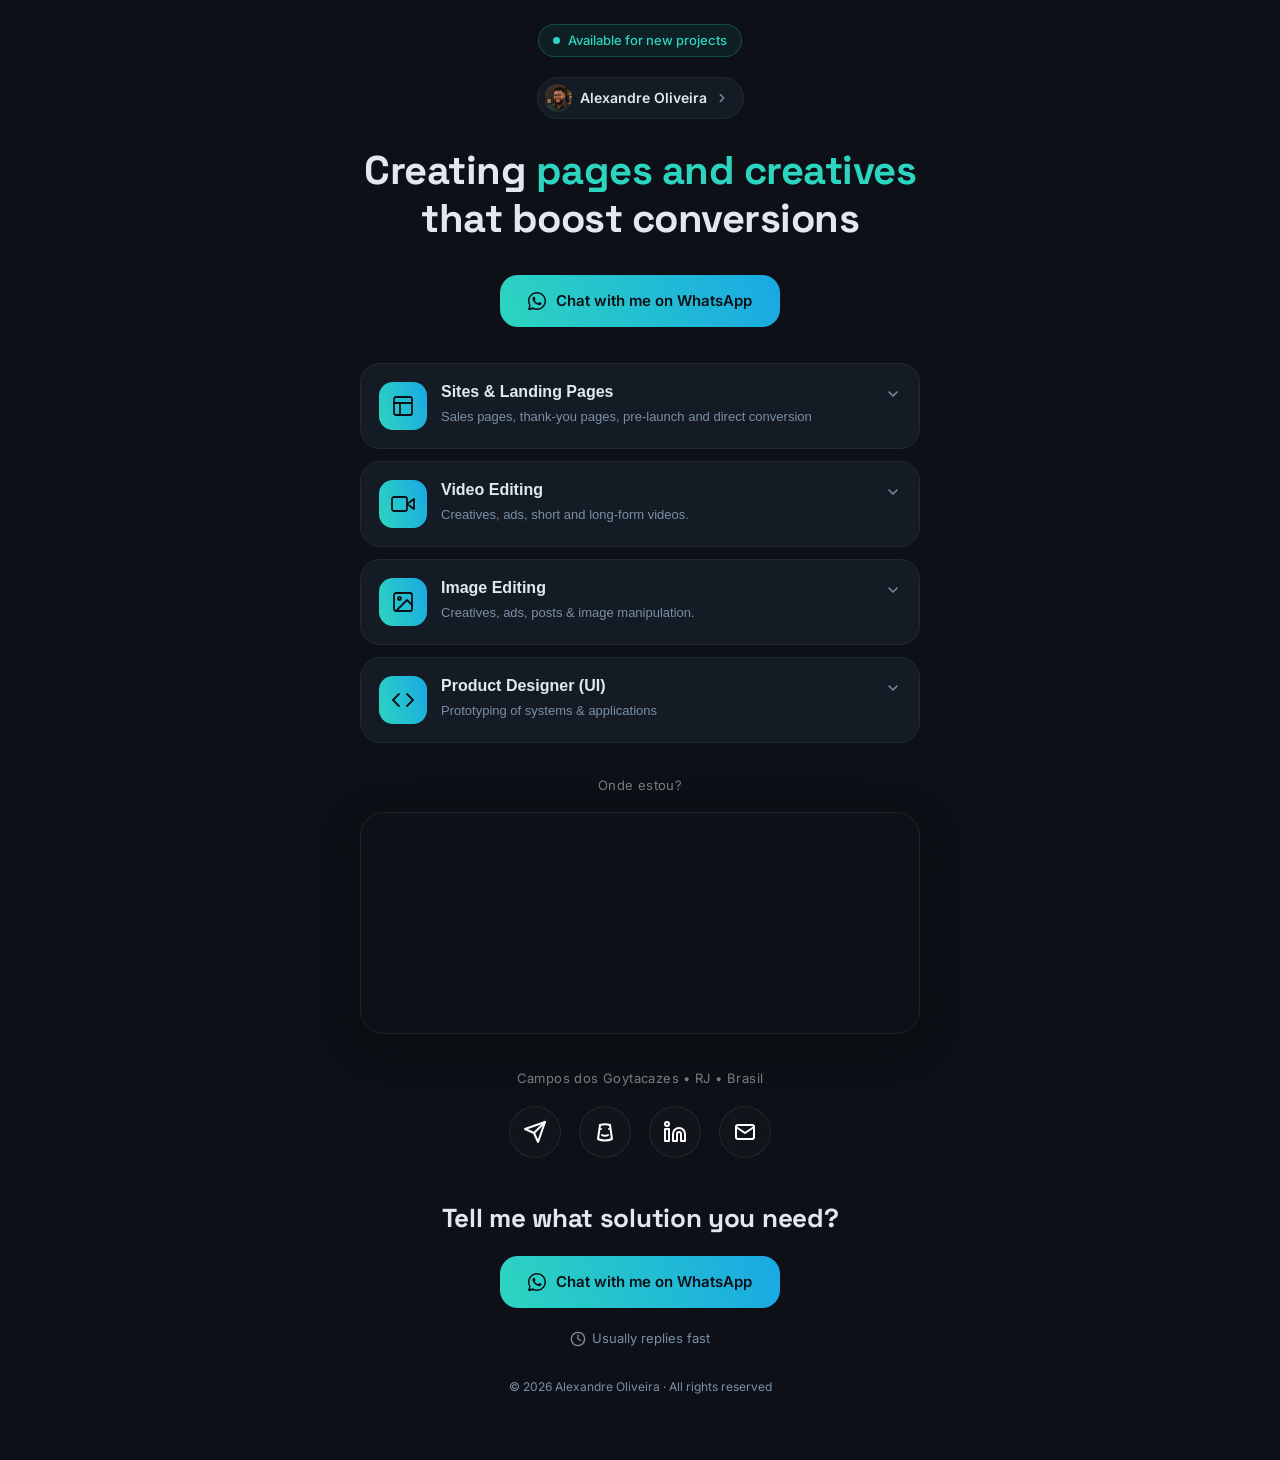
==== commit 4054d2a7: "Update: chat links" ====
--- a/index.html
+++ b/index.html
@@ -196,7 +196,7 @@
 
         <!-- Botão "Ver portfólio" — aparece apenas dentro deste card
              Troque o href pelo link do portfólio de vídeos -->
-        <a href="/video-pt.html" class="service-portfolio-btn" target="_blank" rel="noopener noreferrer">
+        <a href="/video-pt.html" class="service-portfolio-btn" rel="noopener noreferrer">
           <!-- Ícone de olho -->
           <svg xmlns="http://www.w3.org/2000/svg" width="16" height="16"
                viewBox="0 0 24 24" fill="none" stroke="currentColor"
@@ -254,7 +254,7 @@
 
         <!-- Botão "Ver portfólio" — aparece apenas dentro deste card
              Troque o href pelo link do portfólio de vídeos -->
-        <a href="images-pt.html" class="service-portfolio-btn" target="_blank" rel="noopener noreferrer">
+        <a href="images-pt.html" class="service-portfolio-btn" rel="noopener noreferrer">
           <!-- Ícone de olho -->
           <svg xmlns="http://www.w3.org/2000/svg" width="16" height="16"
                viewBox="0 0 24 24" fill="none" stroke="currentColor"
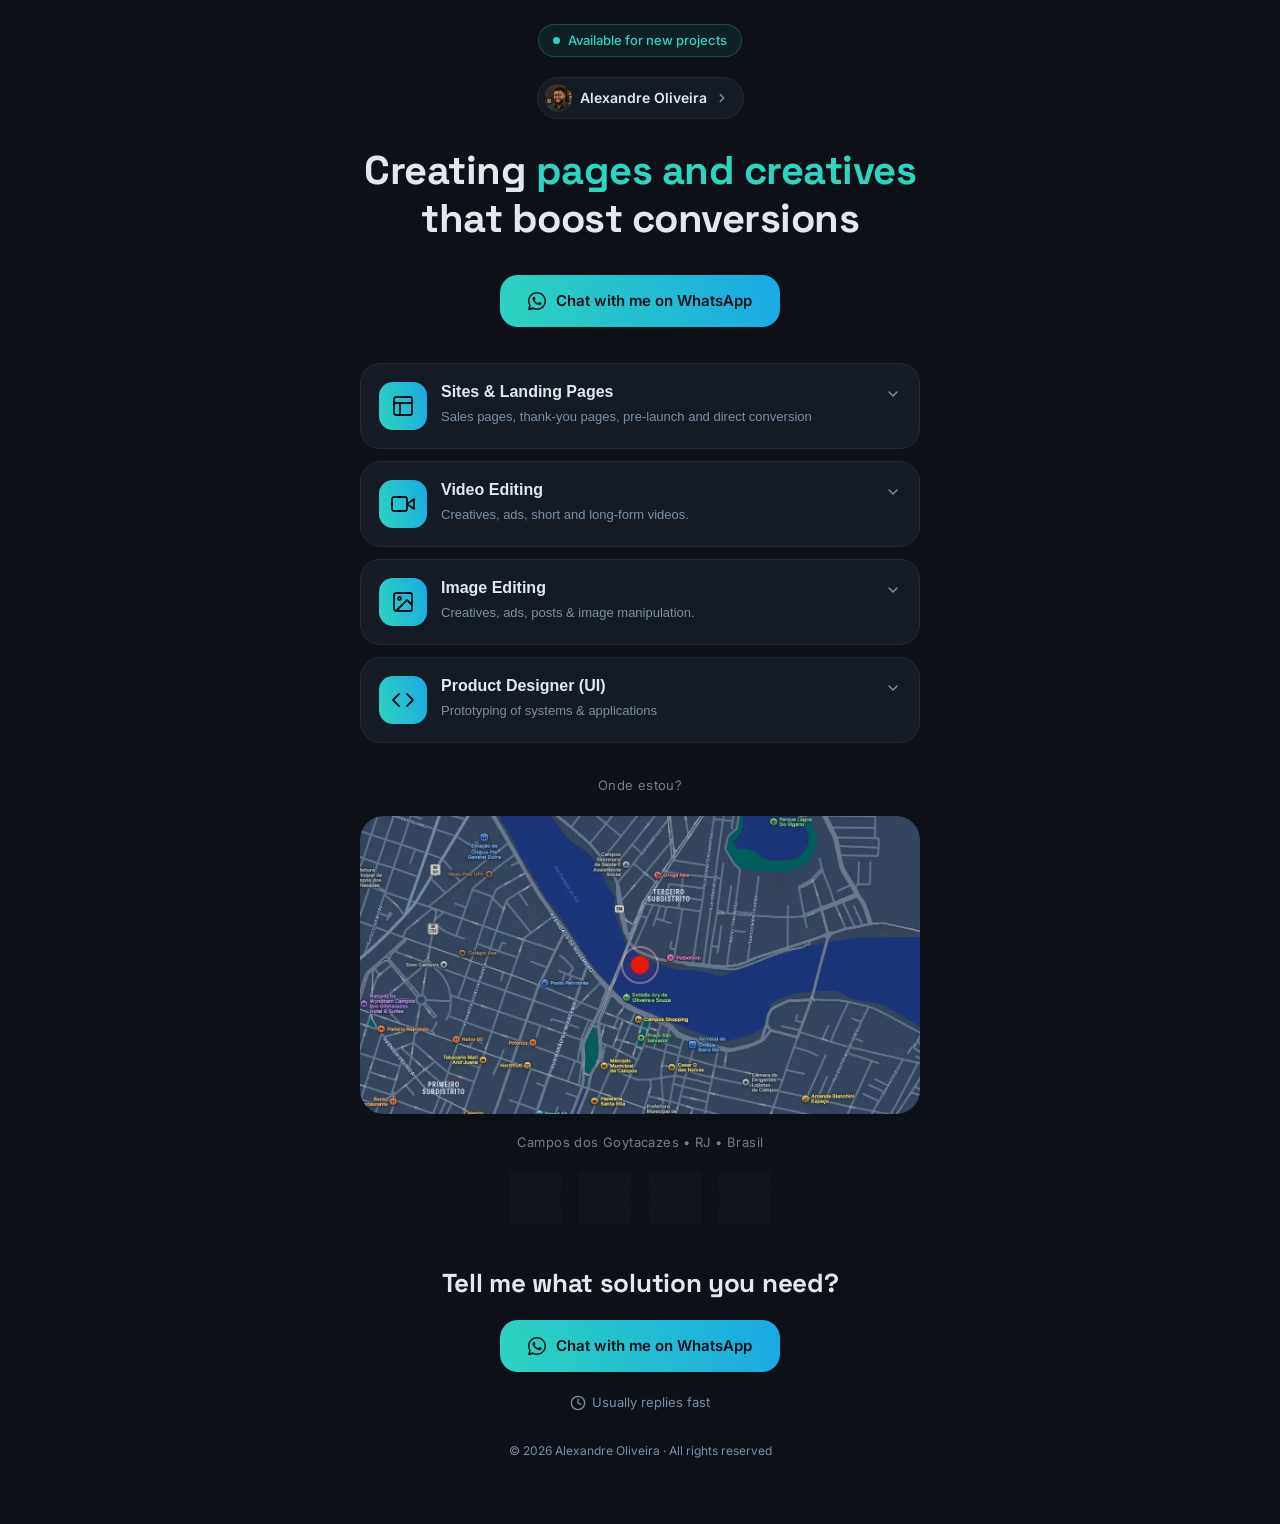
==== commit cac8df11: "update: emergency content" ====
--- a/index.html
+++ b/index.html
@@ -346,26 +346,28 @@
 </section>
   </main><!-- /services-list -->
 
-  <section class="contact-map">
-
-  <iframe
-    src="https://maps.google.com/maps?q=Campos%20dos%20Goytacazes&t=&z=13&ie=UTF8&iwloc=&output=embed"
-    loading="lazy"
-    allowfullscreen
-    referrerpolicy="no-referrer-when-downgrade">
-  </iframe>
-
-</section>
+
 
 <section class="social-section">
+
+  <a 
+  href="https://maps.google.com/?q=Campos+dos+Goytacazes"
+  target="_blank"
+  class="map-card"
+>
+  <img src="images/mapa.webp" alt="Mapa de Campos dos Goytacazes">
+
+  <div class="map-pin"></div>
+</a>
 
   <p class="social-location">
     Campos dos Goytacazes • RJ • Brasil
   </p>
 
+
   <div class="social-links">
 
-    <a href="#" class="social-btn" aria-label="Telegram">
+    <a href="https://t.me/alexfarrel/" class="social-btn" aria-label="Telegram">
       <!-- SVG Telegram -->
       <svg viewBox="0 0 24 24" fill="none" stroke="currentColor"
            stroke-width="2" stroke-linecap="round"
@@ -375,16 +377,10 @@
       </svg>
     </a>
 
-    <a href="#" class="social-btn" aria-label="Discord">
+    <a href="https://discord.com/users/442459034314866688" class="social-btn" aria-label="Discord">
       <!-- SVG Discord -->
-      <svg viewBox="0 0 24 24" fill="none" stroke="currentColor"
-           stroke-width="2" stroke-linecap="round"
-           stroke-linejoin="round">
-        <path d="M8 9h.01"/>
-        <path d="M16 9h.01"/>
-        <path d="M9 15c1 .7 2 .7 3 .7s2 0 3-.7"/>
-        <path d="M7 5c3-1 7-1 10 0"/>
-        <path d="M7 5 5 19c2 1 4 1.5 7 1.5S17 20 19 19L17 5"/>
+      <svg width="800px" height="800px" viewBox="0 0 192 192" xmlns="http://www.w3.org/2000/svg" fill="none">
+        <path stroke="#fff" stroke-linecap="round" stroke-linejoin="round" stroke-width="12" d="m68 138-8 16c-10.19-4.246-20.742-8.492-31.96-15.8-3.912-2.549-6.284-6.88-6.378-11.548-.488-23.964 5.134-48.056 19.369-73.528 1.863-3.334 4.967-5.778 8.567-7.056C58.186 43.02 64.016 40.664 74 39l6 11s6-2 16-2 16 2 16 2l6-11c9.984 1.664 15.814 4.02 24.402 7.068 3.6 1.278 6.704 3.722 8.567 7.056 14.235 25.472 19.857 49.564 19.37 73.528-.095 4.668-2.467 8.999-6.379 11.548-11.218 7.308-21.769 11.554-31.96 15.8l-8-16m-68-8s20 10 40 10 40-10 40-10"/><ellipse cx="71" cy="101" fill="#fff" rx="13" ry="15"/><ellipse cx="121" cy="101" fill="#fff" rx="13" ry="15"/></svg>
       </svg>
     </a>
 
@@ -399,7 +395,7 @@
       </svg>
     </a>
 
-    <a href="mailto:seuemail@email.com"
+    <a href="mailto:alexandresoetc@gmail.com"
        class="social-btn"
        aria-label="Email">
 
--- a/css/style.css
+++ b/css/style.css
@@ -622,4 +622,79 @@
 
   margin-top: 20px;
   margin-bottom: -20px;
+}
+.map-card {
+  margin-top: -80px;
+  position: relative;
+  display: block;
+  overflow: hidden;
+  border-radius: 24px;
+  width: 100%;
+  max-width: 700px;
+}
+
+.map-card img {
+  max-width: var(--largura-max);
+  width: 100%;
+  display: block;
+  object-fit: cover;
+}
+
+/* PIN */
+.map-pin {
+  position: absolute;
+  top: 50%;
+  left: 50%;
+  width: 18px;
+  height: 18px;
+  background: #e7190a;
+  border-radius: 50%;
+  transform: translate(-50%, -50%);
+  box-shadow:
+    0 0 0 0 rgba(255, 59, 59, 0.7),
+    0 0 18px rgba(255, 59, 59, 0.45);
+
+  animation: pinPulse 2.2s infinite ease-out;
+}
+
+/* brilho externo */
+.map-pin::after {
+  content: "";
+  position: absolute;
+  inset: -10px;
+  border-radius: 50%;
+  border: 2px solid rgba(247, 222, 222, 0.35);
+  animation: ringPulse 2.2s infinite ease-out;
+}
+
+/* pulso suave */
+@keyframes pinPulse {
+  0% {
+    transform: translate(-50%, -50%) scale(1);
+  }
+
+  50% {
+    transform: translate(-50%, -50%) scale(1.08);
+  }
+
+  100% {
+    transform: translate(-50%, -50%) scale(1);
+  }
+}
+
+/* expansão do anel */
+@keyframes ringPulse {
+  0% {
+    transform: scale(0.7);
+    opacity: 0.8;
+  }
+
+  70% {
+    transform: scale(1.6);
+    opacity: 0;
+  }
+
+  100% {
+    opacity: 0;
+  }
 }
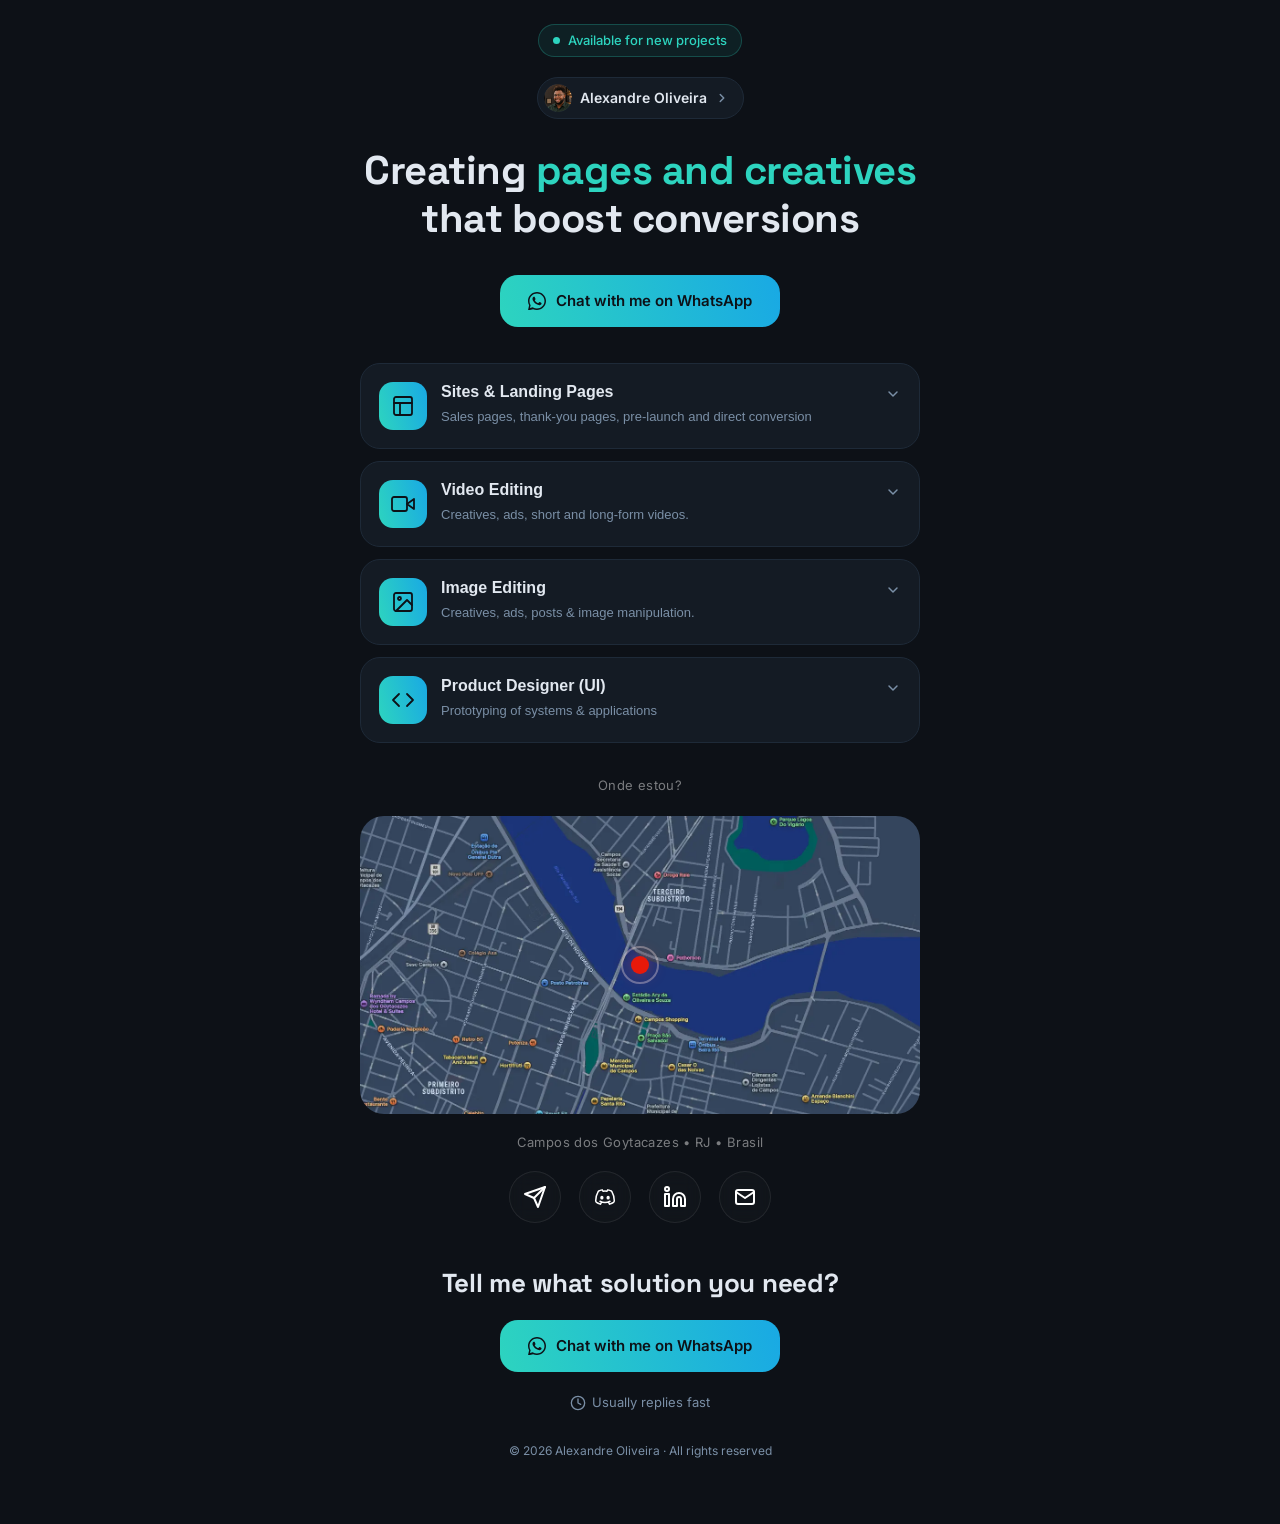
==== commit 3ddbef67: "att whatsapp" ====
--- a/index.html
+++ b/index.html
@@ -42,7 +42,7 @@
        CARTÃO DE PERFIL (clicável — link para página principal)
        Troque o href pelo link da página principal do portfólio
   ============================================================ -->
-  <a href="https://wa.me/5522988283798/" class="profile-pill" aria-label="Alexandre Oliveira — página inicial">
+  <a href="https://wa.me/5522998368544/" class="profile-pill" aria-label="Alexandre Oliveira — página inicial">
     <!-- Troque o src pela sua foto de perfil -->
     <img
       src="images/profile.png"
@@ -75,7 +75,7 @@
        BOTÃO WHATSAPP PRINCIPAL (topo)
        Troque o href pelo seu link do WhatsApp
   ============================================================ -->
-  <a href="https://wa.me/5522988283798/" class="whatsapp-btn whatsapp-btn--top" target="_blank" rel="noopener noreferrer">
+  <a href="https://wa.me/5522998368544/" class="whatsapp-btn whatsapp-btn--top" target="_blank" rel="noopener noreferrer">
     <!-- Cole aqui o SVG do ícone do WhatsApp -->
     <svg xmlns="http://www.w3.org/2000/svg" width="18" height="18" viewBox="0 0 24 24" fill="currentColor" aria-hidden="true">
       <path d="M17.472 14.382c-.297-.149-1.758-.867-2.03-.967-.273-.099-.471-.148-.67.15-.197.297-.767.966-.94 1.164-.173.199-.347.223-.644.075-.297-.15-1.255-.463-2.39-1.475-.883-.788-1.48-1.761-1.653-2.059-.173-.297-.018-.458.13-.606.134-.133.298-.347.446-.52.149-.174.198-.298.298-.497.099-.198.05-.371-.025-.52-.075-.149-.669-1.612-.916-2.207-.242-.579-.487-.5-.669-.51-.173-.008-.371-.01-.57-.01-.198 0-.52.074-.792.372-.272.297-1.04 1.016-1.04 2.479 0 1.462 1.065 2.875 1.213 3.074.149.198 2.096 3.2 5.077 4.487.709.306 1.262.489 1.694.625.712.227 1.36.195 1.871.118.571-.085 1.758-.719 2.006-1.413.248-.694.248-1.289.173-1.413-.074-.124-.272-.198-.57-.347z"/>
@@ -424,7 +424,7 @@
 
     <!-- Botão WhatsApp rodapé
          Troque o href pelo seu link do WhatsApp -->
-    <a href="https://wa.me/5522988283798/" class="whatsapp-btn" target="_blank" rel="noopener noreferrer">
+    <a href="https://wa.me/5522998368544/" class="whatsapp-btn" target="_blank" rel="noopener noreferrer">
       <svg xmlns="http://www.w3.org/2000/svg" width="18" height="18" viewBox="0 0 24 24" fill="currentColor" aria-hidden="true">
         <path d="M17.472 14.382c-.297-.149-1.758-.867-2.03-.967-.273-.099-.471-.148-.67.15-.197.297-.767.966-.94 1.164-.173.199-.347.223-.644.075-.297-.15-1.255-.463-2.39-1.475-.883-.788-1.48-1.761-1.653-2.059-.173-.297-.018-.458.13-.606.134-.133.298-.347.446-.52.149-.174.198-.298.298-.497.099-.198.05-.371-.025-.52-.075-.149-.669-1.612-.916-2.207-.242-.579-.487-.5-.669-.51-.173-.008-.371-.01-.57-.01-.198 0-.52.074-.792.372-.272.297-1.04 1.016-1.04 2.479 0 1.462 1.065 2.875 1.213 3.074.149.198 2.096 3.2 5.077 4.487.709.306 1.262.489 1.694.625.712.227 1.36.195 1.871.118.571-.085 1.758-.719 2.006-1.413.248-.694.248-1.289.173-1.413-.074-.124-.272-.198-.57-.347z"/>
         <path d="M12 0C5.373 0 0 5.373 0 12c0 2.105.549 4.082 1.515 5.797L.057 23.882a.5.5 0 0 0 .61.61l6.115-1.593A11.95 11.95 0 0 0 12 24c6.627 0 12-5.373 12-12S18.627 0 12 0zm0 22c-1.898 0-3.686-.513-5.223-1.41l-.374-.217-3.88 1.01 1.029-3.757-.234-.386A9.955 9.955 0 0 1 2 12C2 6.477 6.477 2 12 2s10 4.477 10 10-4.477 10-10 10z"/>
